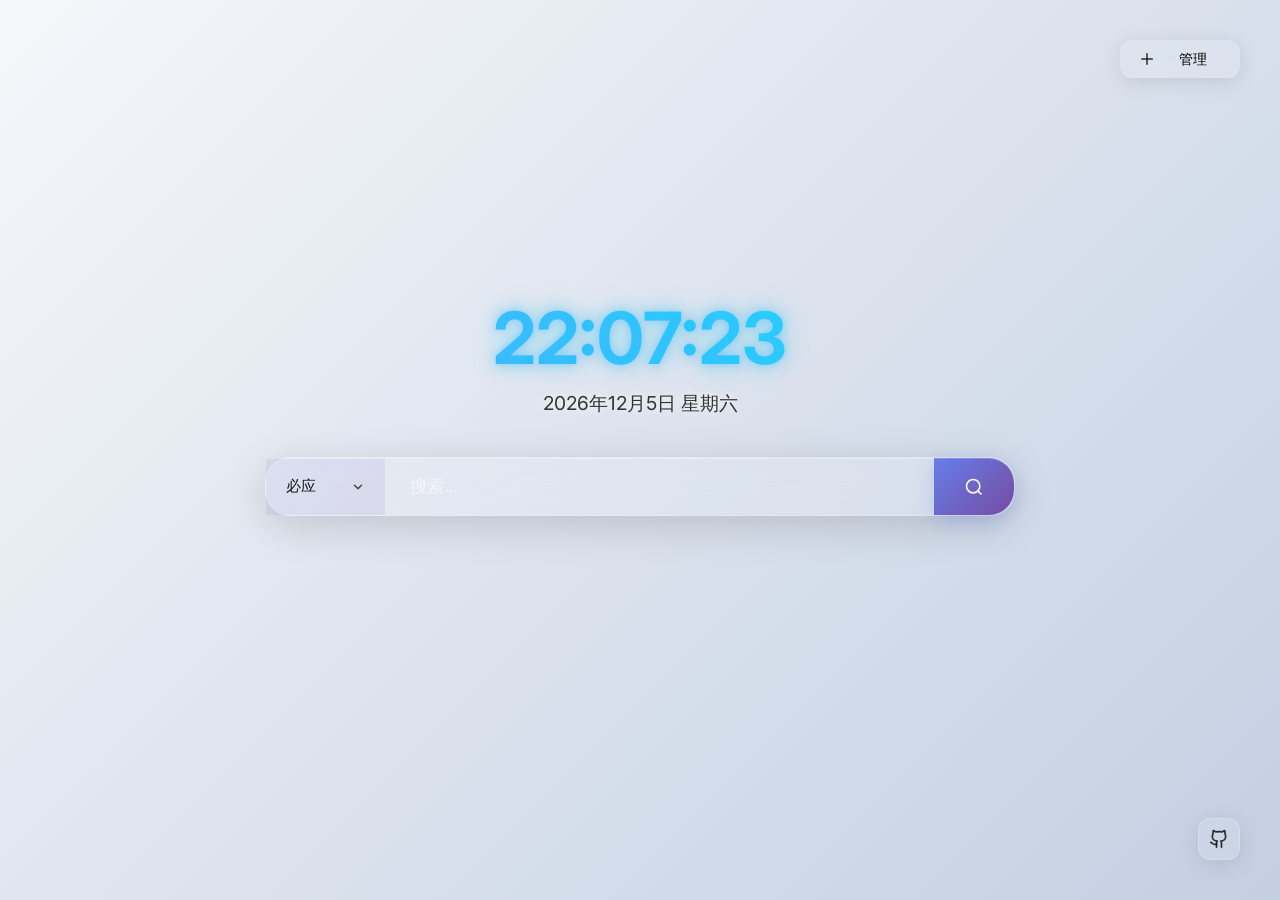
==== index.html @ 11fd55f0 "Update index.html" ====
<!DOCTYPE html>
<html lang="zh-CN">
<head>
    <meta charset="UTF-8">
    <meta name="viewport" content="width=device-width, initial-scale=1.0">
    <title>琪窦初开</title>
    <link rel="stylesheet" href="style.css">
    <link href="https://fonts.googleapis.com/css2?family=Inter:wght@300;400;500;600;700&display=swap" rel="stylesheet">
</head>
<body>
    <!-- GitHub链接 -->
    <a href="https://github.com/BAYUEQI/ZQ-QidoBloom" class="github-link" target="_blank" title="GitHub仓库">
        <svg width="20" height="20" viewBox="0 0 24 24" fill="none" stroke="rgba(0,0,0,0.8)" stroke-width="2" stroke-linecap="round" stroke-linejoin="round">
            <path d="M15 22v-4a4.8 4.8 0 0 0-1-3.5c3 0 6-2 6-5.5.08-1.25-.27-2.48-1-3.5.28-1.15.28-2.35 0-3.5 0 0-1 0-3 1.5-2.64-.5-5.36-.5-8 0C6 2 5 2 5 2c-.3 1.15-.3 2.35 0 3.5A5.403 5.403 0 0 0 4 9c0 3.5 3 5.5 6 5.5-.39.49-.68 1.05-.85 1.65-.17.6-.22 1.23-.15 1.85v4"></path>
            <path d="M9 18c-4.51 2-5-2-7-2"></path>
        </svg>
    </a>

    <!-- 右上角按钮 -->
    <div class="top-right">
            <!-- 管理按钮 -->
            <div class="manage-dropdown dropdown-container">
                <button class="manage-button action-button">
                    <svg width="18" height="18" viewBox="0 0 24 24" fill="none" stroke="rgba(0,0,0,0.8)" stroke-width="2" stroke-linecap="round" stroke-linejoin="round">
                        <path d="M12 5v14"></path>
                        <path d="M5 12h14"></path>
                    </svg>
                    <span>管理</span>
                </button>
                <div class="manage-dropdown-menu">
                    <a href="#" class="dropdown-item" data-action="groups">
                        <svg width="16" height="16" viewBox="0 0 24 24" fill="none" stroke="currentColor" stroke-width="2">
                            <path d="M3 6h18"></path>
                            <path d="M3 12h18"></path>
                            <path d="M3 18h18"></path>
                        </svg>
                        <span>分组管理</span>
                    </a>
                    <a href="#" class="dropdown-item" data-action="wallpaper">
                        <svg width="16" height="16" viewBox="0 0 24 24" fill="none" stroke="currentColor" stroke-width="2">
                            <rect x="3" y="3" width="18" height="18" rx="2" ry="2"></rect>
                            <circle cx="8.5" cy="8.5" r="1.5"></circle>
                            <polyline points="21 15 16 10 5 21"></polyline>
                        </svg>
                        <span>壁纸设置</span>
                    </a>
                    <a href="#" class="dropdown-item" data-action="search-engines">
                            <svg width="16" height="16" viewBox="0 0 24 24" fill="none" stroke="currentColor" stroke-width="2">
                                <circle cx="11" cy="11" r="8"></circle>
                                <line x1="21" y1="21" x2="16.65" y2="16.65"></line>
                            </svg>
                            <span>搜索引擎</span>
                        </a>
                    <a href="#" class="dropdown-item" data-action="settings">
                            <svg width="16" height="16" viewBox="0 0 24 24" fill="none" stroke="currentColor" stroke-width="2">
                                <path d="M10 13a5 5 0 0 0 7.54.54l3-3a5 5 0 0 0-7.07-7.07l-1.72 1.71"></path>
                                <path d="M14 11a5 5 0 0 0-7.54-.54l-3 3a5 5 0 0 0 7.07 7.07l1.71-1.71"></path>
                            </svg>
                            <span>图标来源</span>
                        </a>
                    <a href="#" class="dropdown-item" data-action="export-config">
                            <svg width="16" height="16" viewBox="0 0 24 24" fill="none" stroke="currentColor" stroke-width="2">
                                <path d="M21 15v4a2 2 0 0 1-2 2H5a2 2 0 0 1-2-2v-4"></path>
                                <polyline points="7 10 12 15 17 10"></polyline>
                                <line x1="12" y1="15" x2="12" y2="3"></line>
                            </svg>
                            <span>导出配置</span>
                        </a>
                    <a href="#" class="dropdown-item" data-action="import-config">
                            <svg width="16" height="16" viewBox="0 0 24 24" fill="none" stroke="currentColor" stroke-width="2">
                                <path d="M21 15v4a2 2 0 0 1-2 2H5a2 2 0 0 1-2-2v-4"></path>
                                <polyline points="17 8 12 3 7 8"></polyline>
                                <line x1="12" y1="3" x2="12" y2="15"></line>
                            </svg>
                            <span>导入配置</span>
                        </a>
                </div>
            </div>
        </div>

    <div class="container">
        <!-- 时间和日期显示 -->
        <div class="time-date">
            <div id="time" class="time">00:00:00</div>
            <div id="date" class="date">2024年1月1日 星期一</div>
        </div>

        <!-- 搜索框 -->
        <div class="new-search-container">
            <form id="new-search-form" class="new-search-form">
                <div class="search-engine-selector">
                    <div class="selected-engine">
                        <span id="current-engine">必应</span>
                        <svg width="14" height="14" viewBox="0 0 24 24" fill="none" stroke="rgba(0,0,0,0.7)" stroke-width="2.5" stroke-linecap="round" stroke-linejoin="round">
                            <polyline points="6 9 12 15 18 9"></polyline>
                        </svg>
                    </div>
                    <div class="engine-dropdown">
                        <div class="engine-option" data-engine="bing">必应</div>
                        <div class="engine-option" data-engine="google">Google</div>
                        <div class="engine-option" data-engine="baidu">百度</div>
                    </div>
                </div>
                <input type="text" id="new-search-input" class="new-search-input" placeholder="搜索...">
                <button type="submit" class="new-search-button">
                    <svg width="20" height="20" viewBox="0 0 24 24" fill="none" stroke="rgba(255,255,255,0.95)" stroke-width="2">
                        <circle cx="11" cy="11" r="8"></circle>
                        <line x1="21" y1="21" x2="16.65" y2="16.65"></line>
                    </svg>
                </button>
            </form>
        </div>

        <!-- 常用网站快捷方式 -->
        <div class="shortcuts"></div>
    </div>

    <script src="script.js"></script>
</body>
</html>
---- style.css ----
/* 全局样式重置 */
* {
    margin: 0;
    padding: 0;
    box-sizing: border-box;
}

/* 基础样式 */
body {
    font-family: 'Inter', -apple-system, BlinkMacSystemFont, 'Segoe UI', Roboto, sans-serif;
    background: #ffffff;
    color: #333333;
    min-height: 100vh;
    display: flex;
    align-items: center;
    justify-content: center;
}

.container {
    max-width: 800px;
    width: 90%;
    margin: 0 auto;
    padding: 40px 20px;
    text-align: center;
    position: relative;
}

/* 右上角按钮容器 */
.top-right {
    position: fixed;
    top: 40px;
    right: 40px;
    z-index: 1000;
    display: flex;
    flex-direction: column;
    align-items: flex-end;
    gap: 10px;
}

/* GitHub链接样式 */
.github-link {
    position: fixed;
    bottom: 40px;
    right: 40px;
    z-index: 1000;
    display: flex;
    align-items: center;
    justify-content: center;
    padding: 10px;
    background: rgba(255, 255, 255, 0.1);
    border: 1px solid rgba(255, 255, 255, 0.2);
    border-radius: 12px;
    backdrop-filter: blur(15px);
    transition: all 0.3s ease;
    box-shadow: 0 4px 20px rgba(0, 0, 0, 0.1);
    text-decoration: none;
    color: inherit;
}

.github-link:hover {
    background: rgba(255, 255, 255, 0.15);
    transform: translateY(-2px);
    box-shadow: 0 6px 25px rgba(0, 0, 0, 0.15);
}

/* 共用按钮样式 */
.dropdown-container {
    position: relative;
}

.action-button {
    display: flex;
    align-items: center;
    gap: 8px;
    padding: 10px 18px;
    background: rgba(255, 255, 255, 0.1);
    border: 1px solid rgba(255, 255, 255, 0.2);
    border-radius: 12px;
    backdrop-filter: blur(15px);
    color: #000000;
    font-size: 0.9rem;
    font-weight: 500;
    font-family: 'Inter', -apple-system, BlinkMacSystemFont, 'Segoe UI', Roboto, sans-serif;
    line-height: 1.2;
    min-width: 120px;
    max-width: 200px;
    justify-content: center;
    transition: all 0.3s ease;
    box-shadow: 0 4px 20px rgba(0, 0, 0, 0.1);
    cursor: pointer;
    border: none;
    outline: none;
}

.action-button span {
    white-space: nowrap;
    overflow: hidden;
    text-overflow: ellipsis;
    flex: 1;
    text-align: center;
}

.action-button:hover {
    background: rgba(255, 255, 255, 0.15);
    border-color: rgba(255, 255, 255, 0.3);
    box-shadow: 0 6px 25px rgba(0, 0, 0, 0.15);
}



.action-button svg {
    stroke: rgba(0, 0, 0, 0.8);
}

.action-button:hover svg {
    stroke: #000000;
}

/* 用户按钮容器 */
.user-dropdown {
    position: relative;
}

/* 用户下拉菜单 */
.user-dropdown-menu {
    position: absolute;
    top: 50%;
    right: 100%;
    transform: translateY(-50%);
    margin-right: 12px;
    background: rgba(255, 255, 255, 0.8);
    border: 1px solid rgba(255, 255, 255, 0.3);
    border-radius: 12px;
    box-shadow: 0 8px 32px rgba(0, 0, 0, 0.15);
    backdrop-filter: blur(20px);
    -webkit-backdrop-filter: blur(20px);
    min-width: 200px;
    z-index: 999;
    opacity: 0;
    visibility: hidden;
    transform: translateY(-50%) translateX(-20px);
    transition: all 0.3s cubic-bezier(0.4, 0, 0.2, 1);
}

.user-dropdown-menu.show {
    opacity: 1;
    visibility: visible;
    transform: translateY(-50%) translateX(0);
}

/* 用户信息项 */
.user-info-item {
    padding: 12px 16px;
    font-weight: 500;
    color: #000000;
}

/* 管理下拉菜单 */
.manage-dropdown {
    position: relative;
}

/* 下拉菜单样式 */
.manage-dropdown-menu {
    position: absolute;
    top: 100%;
    right: 0;
    transform: translateY(0);
    margin-top: 12px;
    background: rgba(255, 255, 255, 0.8);
    border: 1px solid rgba(255, 255, 255, 0.3);
    border-radius: 12px;
    box-shadow: 0 8px 32px rgba(0, 0, 0, 0.15);
    backdrop-filter: blur(20px);
    -webkit-backdrop-filter: blur(20px);
    min-width: 200px;
    z-index: 999;
    opacity: 0;
    visibility: hidden;
    transform: translateY(-10px);
    transition: all 0.3s cubic-bezier(0.4, 0, 0.2, 1);
}

.manage-dropdown-menu.show {
    opacity: 1;
    visibility: visible;
    transform: translateY(0);
}

/* 菜单项样式 */
.dropdown-item {
    display: flex;
    align-items: center;
    gap: 10px;
    padding: 12px 16px;
    color: rgba(0, 0, 0, 0.8);
    text-decoration: none;
    font-size: 0.9rem;
    transition: all 0.2s ease;
    border-radius: 8px;
    margin: 4px;
}

/* 已登录时隐藏导入导出按钮 */
.dropdown-item:hover {
    background: rgba(0, 0, 0, 0.05);
    color: #000000;
    transform: translateX(4px);
}

.dropdown-item svg {
    flex-shrink: 0;
}

/* 分隔线样式 */
.dropdown-divider {
    height: 1px;
    background: rgba(0, 0, 0, 0.1);
    margin: 4px 16px;
}

/* 点击外部关闭下拉菜单 */
body.clicked-outside .manage-dropdown-menu {
    opacity: 0;
    visibility: hidden;
    transform: translateY(-10px);
}

/* 弹出界面样式 */
.popup-container {
    position: fixed;
    top: 0;
    left: 0;
    width: 100%;
    height: 100%;
    background: rgba(0, 0, 0, 0.5);
    backdrop-filter: blur(5px);
    display: flex;
    align-items: center;
    justify-content: center;
    z-index: 2000;
    opacity: 0;
    visibility: hidden;
    transition: all 0.3s ease;
}

.popup-container.show {
    opacity: 1;
    visibility: visible;
}

.popup-content {
    background: rgba(255, 255, 255, 0.8);
    backdrop-filter: blur(20px);
    -webkit-backdrop-filter: blur(20px);
    border: 1px solid rgba(255, 255, 255, 0.3);
    border-radius: 16px;
    box-shadow: 0 15px 35px rgba(0, 0, 0, 0.2);
    max-width: 1000px;
    width: 100%;
    max-height: 100vh;
    overflow-y: auto;
    position: relative;
    transform: translateY(50px) scale(0.9);
    opacity: 0;
    transition: all 0.4s cubic-bezier(0.175, 0.885, 0.32, 1.275);
}

.popup-content.show {
    transform: translateY(0) scale(1);
    opacity: 1;
    animation: paperExtract 0.6s ease-out;
}

/* 纸张抽取动画 */
@keyframes paperExtract {
    0% {
        transform: translateY(100%) scale(0.8);
        opacity: 0;
        box-shadow: 0 0 0 rgba(0, 0, 0, 0.1);
    }
    50% {
        transform: translateY(-10px) scale(1.02);
        opacity: 0.9;
        box-shadow: 0 20px 40px rgba(0, 0, 0, 0.15);
    }
    100% {
        transform: translateY(0) scale(1);
        opacity: 1;
        box-shadow: 0 15px 35px rgba(0, 0, 0, 0.2);
    }
}

/* 弹出界面头部 */
.popup-header {
    display: flex;
    justify-content: space-between;
    align-items: center;
    padding: 20px 24px;
    border-bottom: 1px solid rgba(0, 0, 0, 0.1);
}

.popup-header h3 {
    margin: 0;
    font-size: 1.2rem;
    font-weight: 600;
    color: #000000;
}

.popup-close {
    background: none;
    border: none;
    font-size: 1.5rem;
    color: rgba(0, 0, 0, 0.5);
    cursor: pointer;
    padding: 0;
    width: 30px;
    height: 30px;
    display: flex;
    align-items: center;
    justify-content: center;
    border-radius: 50%;
    transition: all 0.2s ease;
}

.popup-close:hover {
    background: rgba(0, 0, 0, 0.05);
    color: #000000;
}

/* 弹出界面内容 */
.popup-body {
    padding: 24px;
}

/* 弹出界面表单 */
.popup-form {
    display: flex;
    flex-direction: column;
    gap: 16px;
}

.form-group {
    display: flex;
    flex-direction: column;
    gap: 12px;
    margin-bottom: 20px;
}

.form-group label {
    font-size: 0.95rem;
    font-weight: 500;
    color: #000000;
}

.form-control {
    padding: 14px 18px;
    border: 1px solid rgba(0, 0, 0, 0.15);
    border-radius: 10px;
    font-size: 1rem;
    background: rgba(255, 255, 255, 0.6);
    backdrop-filter: blur(10px);
    transition: all 0.3s ease;
}

.form-control:focus {
    outline: none;
    border-color: rgba(0, 0, 0, 0.3);
    background: rgba(255, 255, 255, 0.9);
    box-shadow: 0 0 0 4px rgba(0, 0, 0, 0.05);
}

/* 按钮样式 */
.btn {
    padding: 12px 24px;
    border: none;
    border-radius: 10px;
    font-size: 0.95rem;
    font-weight: 500;
    cursor: pointer;
    transition: all 0.3s ease;
}

.btn-primary {
    background: rgba(0, 0, 0, 0.9);
    color: #ffffff;
    backdrop-filter: blur(10px);
}

.btn-primary:hover {
    background: rgba(0, 0, 0, 0.75);
    transform: translateY(-2px);
    box-shadow: 0 6px 20px rgba(0, 0, 0, 0.15);
}

.btn-secondary {
    background: rgba(255, 255, 255, 0.6);
    color: #000000;
    border: 1px solid rgba(0, 0, 0, 0.1);
    backdrop-filter: blur(10px);
}

.btn-secondary:hover {
    background: rgba(255, 255, 255, 0.8);
    transform: translateY(-2px);
    box-shadow: 0 6px 20px rgba(0, 0, 0, 0.1);
}

.btn-danger {
    background: rgba(220, 38, 38, 0.9);
    color: #ffffff;
    backdrop-filter: blur(10px);
}

.btn-danger:hover {
    background: rgba(220, 38, 38, 0.75);
    transform: translateY(-2px);
    box-shadow: 0 6px 20px rgba(220, 38, 38, 0.2);
}

.btn-sm {
    padding: 6px 12px;
    font-size: 0.85rem;
}

/* 响应式调整 */
@media (max-width: 768px) {
    .popup-content {
        max-width: 95%;
        width: 100%;
        margin: 20px;
    }
    
    .popup-header,
    .popup-body {
        padding: 16px;
    }
}



/* 页脚样式 */
.footer {
    margin-top: 40px;
    padding-top: 20px;
    border-top: 1px solid rgba(255, 255, 255, 0.1);
}

.footer-content {
    display: flex;
    justify-content: center;
    align-items: center;
}

/* 时间和日期样式 */
.time-date {
    margin-bottom: 40px;
}

.time {
    font-size: 4.5rem;
    font-weight: 700;
    margin-bottom: 10px;
    background: linear-gradient(45deg, #4facfe 0%, #00f2fe 100%);
    -webkit-background-clip: text;
    -webkit-text-fill-color: transparent;
    background-clip: text;
    text-shadow: 0 0 10px rgba(79, 172, 254, 0.5), 0 0 20px rgba(0, 242, 254, 0.3), 0 0 30px rgba(79, 172, 254, 0.2);
    animation: blueGlow 2s ease-in-out infinite alternate;
}

.date {
    font-size: 1.2rem;
    color: #333333;
    font-weight: 400;
    text-shadow: 0 0 8px rgba(255, 255, 255, 0.8), 0 0 16px rgba(255, 255, 255, 0.6);
    animation: whiteGlow 2s ease-in-out infinite alternate;
}

/* 搜索框样式 */
/* 新搜索框样式 */
.new-search-container {
    margin-bottom: 50px;
}

.new-search-form {
    display: flex;
    max-width: 750px;
    margin: 0 auto;
    background: rgba(255, 255, 255, 0.1);
    border-radius: 25px;
    backdrop-filter: blur(25px);
    -webkit-backdrop-filter: blur(25px);
    border: 1px solid rgba(255, 255, 255, 0.2);
    transition: all 0.4s cubic-bezier(0.4, 0, 0.2, 1);
    box-shadow: 0 10px 40px rgba(0, 0, 0, 0.15), inset 0 1px 0 rgba(255, 255, 255, 0.3);
}

.new-search-form:focus-within {
    background: rgba(255, 255, 255, 0.15);
    box-shadow: 0 15px 50px rgba(0, 0, 0, 0.2), inset 0 1px 0 rgba(255, 255, 255, 0.4), 0 0 0 4px rgba(102, 126, 234, 0.15);
    border-color: rgba(102, 126, 234, 0.3);
}

/* 搜索引擎选择器 */
.search-engine-selector {
    position: relative;
    min-width: 120px;
    border-right: 1px solid rgba(255, 255, 255, 0.15);
}

.selected-engine {
    display: flex;
    align-items: center;
    justify-content: space-between;
    padding: 18px 20px;
    cursor: pointer;
    transition: all 0.3s ease;
    color: rgba(0, 0, 0, 0.9);
    font-size: 0.95rem;
    font-weight: 500;
    background: linear-gradient(135deg, rgba(102, 126, 234, 0.1) 0%, rgba(118, 75, 162, 0.1) 100%);
    box-shadow: inset 0 1px 0 rgba(255, 255, 255, 0.3);
}

.selected-engine:hover {
    background: linear-gradient(135deg, rgba(102, 126, 234, 0.15) 0%, rgba(118, 75, 162, 0.15) 100%);
    box-shadow: inset 0 1px 0 rgba(255, 255, 255, 0.4), 0 2px 8px rgba(102, 126, 234, 0.2);
}

.selected-engine svg {
    margin-left: 10px;
    transition: transform 0.3s ease;
    stroke: rgba(0, 0, 0, 0.7);
}

.selected-engine:hover svg {
    stroke: rgba(0, 0, 0, 0.9);
}

.search-engine-selector.open .selected-engine svg {
    transform: rotate(180deg);
}

/* 引擎下拉菜单 */
.engine-dropdown {
    position: absolute;
    top: 0;
    right: 100%;
    margin-right: 8px;
    background: rgba(255, 255, 255, 0.95);
    backdrop-filter: blur(20px);
    -webkit-backdrop-filter: blur(20px);
    border: 1px solid rgba(0, 0, 0, 0.1);
    border-radius: 15px;
    box-shadow: -15px 0 35px rgba(0, 0, 0, 0.25);
    z-index: 2000;
    opacity: 0;
    visibility: hidden;
    transform: translateX(-10px);
    transition: all 0.3s cubic-bezier(0.4, 0, 0.2, 1);
}

.search-engine-selector.open .engine-dropdown {
    opacity: 1;
    visibility: visible;
    transform: translateX(0);
}

.engine-option {
    padding: 14px 20px;
    cursor: pointer;
    transition: all 0.2s ease;
    color: rgba(0, 0, 0, 0.9);
    font-size: 0.95rem;
    font-weight: 500;
    border-bottom: 1px solid rgba(0, 0, 0, 0.05);
}

.engine-option:hover {
    background: linear-gradient(135deg, rgba(102, 126, 234, 0.15) 0%, rgba(118, 75, 162, 0.12) 100%);
    color: #667eea;
    transform: translateX(5px);
}

.engine-option:last-child {
    border-bottom: none;
    border-radius: 0 0 15px 15px;
}

/* 搜索输入框 */
.new-search-input {
    flex: 1;
    padding: 18px 24px;
    background: transparent;
    border: none;
    outline: none;
    color: rgba(255, 255, 255, 0.9);
    font-size: 1.05rem;
    font-weight: 400;
    transition: all 0.3s ease;
}

.new-search-input::placeholder {
    color: rgba(255, 255, 255, 0.6);
}

.new-search-input:focus {
    color: #ffffff;
}

/* 搜索按钮 */
.new-search-button {
    padding: 18px 30px;
    background: linear-gradient(135deg, #667eea 0%, #764ba2 100%);
    border: none;
    outline: none;
    color: #ffffff;
    cursor: pointer;
    transition: all 0.3s cubic-bezier(0.4, 0, 0.2, 1);
    border-radius: 0 25px 25px 0;
    box-shadow: 0 6px 20px rgba(102, 126, 234, 0.3), inset 0 1px 0 rgba(255, 255, 255, 0.2);
    font-weight: 600;
    font-size: 0.95rem;
    display: flex;
    align-items: center;
    justify-content: center;
}

.new-search-button:hover {
    background: linear-gradient(135deg, #764ba2 0%, #667eea 100%);
    transform: translateY(-2px) scale(1.03);
    box-shadow: 0 8px 25px rgba(102, 126, 234, 0.4), inset 0 1px 0 rgba(255, 255, 255, 0.3);
}

.new-search-button:active {
    transform: translateY(0) scale(0.98);
    box-shadow: 0 3px 10px rgba(102, 126, 234, 0.25), inset 0 1px 0 rgba(255, 255, 255, 0.1);
}

/* 快捷方式样式 */
.shortcuts {
    display: grid;
    grid-template-columns: repeat(auto-fit, minmax(250px, 1fr));
    gap: 30px;
    margin-bottom: 40px;
}

.shortcut-group {
    background: rgba(200, 200, 200, 0.15);
    border-radius: 16px;
    padding: 20px;
    backdrop-filter: blur(10px);
    border: 1px solid rgba(200, 200, 200, 0.2);
    transition: all 0.3s ease;
    cursor: grab;
}

.shortcut-group:hover {
    background: rgba(200, 200, 200, 0.2);
    transform: translateY(-5px);
    box-shadow: 0 10px 30px rgba(0, 0, 0, 0.2);
}

/* 拖拽相关样式 */
.shortcut-group.dragging {
    opacity: 0.5;
    transform: scale(1.05);
    box-shadow: 0 10px 30px rgba(102, 126, 234, 0.4);
    cursor: grabbing;
}

.shortcut-group.drag-over {
    border: 2px dashed #667eea;
    background: rgba(102, 126, 234, 0.1);
    transform: translateY(-5px);
}

.group-title {
    font-size: 1rem;
    font-weight: 600;
    margin-bottom: 15px;
    color: rgba(100, 100, 100, 0.8);
    text-align: left;
}

.shortcut-items {
    display: grid;
    grid-template-columns: repeat(2, 1fr);
    gap: 12px;
}

.shortcut-item {
    display: flex;
    flex-direction: column;
    align-items: center;
    text-decoration: none;
    color: #ffffff;
    padding: 15px;
    border-radius: 10px;
    transition: all 0.3s ease;
    background: rgba(255, 255, 255, 0.05);
    cursor: pointer;
}

.shortcut-item:hover {
    background: rgba(255, 255, 255, 0.1);
    transform: translateY(-3px);
    box-shadow: 0 5px 15px rgba(0, 0, 0, 0.1);
}

.shortcut-item.dragging {
    opacity: 0.5;
    transform: scale(1.05);
    box-shadow: 0 10px 30px rgba(102, 126, 234, 0.4);
    cursor: grabbing;
}

.shortcut-item.drag-over {
    border: 2px dashed #667eea;
    background: rgba(102, 126, 234, 0.1);
    transform: translateY(-3px);
}

.shortcut-icon {
    width: 40px;
    height: 40px;
    border-radius: 8px;
    display: flex;
    align-items: center;
    justify-content: center;
    font-weight: 600;
    font-size: 0.9rem;
    margin-bottom: 8px;
    transition: all 0.3s ease;
}

.shortcut-item:hover .shortcut-icon {
    transform: scale(1.1);
}

.shortcut-name {
    font-size: 0.85rem;
    color: rgba(0, 0, 0, 0.9);
    margin-top: 5px;
}

/* 页脚样式 */
.footer {
    margin-top: 40px;
    padding-top: 20px;
    border-top: 1px solid rgba(255, 255, 255, 0.1);
}

.footer-content {
    display: flex;
    justify-content: space-between;
    align-items: center;
}

.footer p {
    font-size: 0.85rem;
    color: rgba(255, 255, 255, 0.5);
}



/* 空状态样式 */
.empty-state {
    text-align: center;
    padding: 40px 20px;
    color: rgba(255, 255, 255, 0.5);
}

.empty-state h3 {
    margin-bottom: 10px;
    font-size: 1.1rem;
    font-weight: 500;
    color: rgba(255, 255, 255, 0.7);
}

.empty-state p {
    font-size: 0.9rem;
    margin-bottom: 20px;
}

/* 动画效果 */
@keyframes blueGlow {
    from {
        filter: drop-shadow(0 0 15px rgba(79, 172, 254, 0.6)) drop-shadow(0 0 30px rgba(0, 242, 254, 0.4));
        text-shadow: 0 0 10px rgba(79, 172, 254, 0.5), 0 0 20px rgba(0, 242, 254, 0.3);
    }
    to {
        filter: drop-shadow(0 0 25px rgba(79, 172, 254, 0.8)) drop-shadow(0 0 50px rgba(0, 242, 254, 0.6));
        text-shadow: 0 0 20px rgba(79, 172, 254, 0.7), 0 0 40px rgba(0, 242, 254, 0.5), 0 0 60px rgba(79, 172, 254, 0.3);
    }
}

@keyframes whiteGlow {
    from {
        text-shadow: 0 0 8px rgba(255, 255, 255, 0.8), 0 0 16px rgba(255, 255, 255, 0.6);
    }
    to {
        text-shadow: 0 0 16px rgba(255, 255, 255, 1), 0 0 32px rgba(255, 255, 255, 0.8), 0 0 48px rgba(255, 255, 255, 0.6);
    }
}

/* 响应式设计 */
@media (max-width: 768px) {
    .time {
        font-size: 3rem;
    }
    
    .date {
        font-size: 1rem;
    }
    
    .search-form {
        max-width: 100%;
    }
    
    .shortcuts {
        grid-template-columns: 1fr;
    }
    
    .shortcut-items {
        grid-template-columns: repeat(4, 1fr);
    }
}

@media (max-width: 480px) {
    .container {
        padding: 20px 15px;
    }
    
    .time {
        font-size: 2.5rem;
    }
    
    .shortcut-items {
        grid-template-columns: repeat(2, 1fr);
    }
}
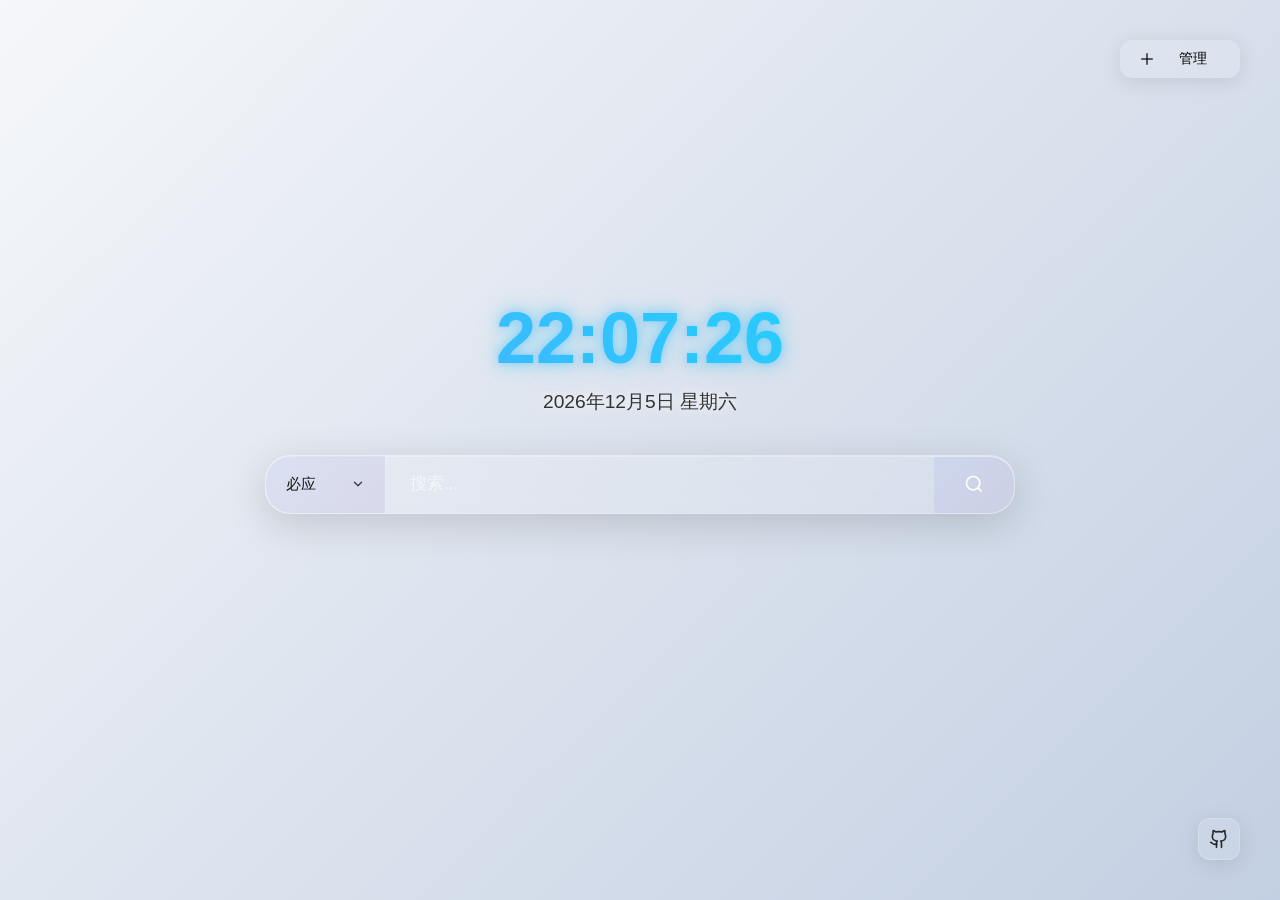
==== commit 06f71b57: "Update index.html" ====
--- a/index.html
+++ b/index.html
@@ -5,7 +5,6 @@
     <meta name="viewport" content="width=device-width, initial-scale=1.0">
     <title>琪窦初开</title>
     <link rel="stylesheet" href="style.css">
-    <link href="https://fonts.googleapis.com/css2?family=Inter:wght@300;400;500;600;700&display=swap" rel="stylesheet">
 </head>
 <body>
     <!-- GitHub链接 -->
--- a/style.css
+++ b/style.css
@@ -261,28 +261,28 @@
     max-height: 100vh;
     overflow-y: auto;
     position: relative;
-    transform: translateY(50px) scale(0.9);
+    transform: translateY(30px) scale(0.95);
     opacity: 0;
-    transition: all 0.4s cubic-bezier(0.175, 0.885, 0.32, 1.275);
+    transition: all 0.3s cubic-bezier(0.25, 0.46, 0.45, 0.94);
 }
 
 .popup-content.show {
     transform: translateY(0) scale(1);
     opacity: 1;
-    animation: paperExtract 0.6s ease-out;
+    animation: paperExtract 0.4s cubic-bezier(0.25, 0.46, 0.45, 0.94);
 }
 
 /* 纸张抽取动画 */
 @keyframes paperExtract {
     0% {
-        transform: translateY(100%) scale(0.8);
+        transform: translateY(50px) scale(0.95);
         opacity: 0;
         box-shadow: 0 0 0 rgba(0, 0, 0, 0.1);
     }
-    50% {
-        transform: translateY(-10px) scale(1.02);
+    70% {
+        transform: translateY(-5px) scale(1.01);
         opacity: 0.9;
-        box-shadow: 0 20px 40px rgba(0, 0, 0, 0.15);
+        box-shadow: 0 15px 30px rgba(0, 0, 0, 0.15);
     }
     100% {
         transform: translateY(0) scale(1);
@@ -343,8 +343,8 @@
 .form-group {
     display: flex;
     flex-direction: column;
-    gap: 12px;
-    margin-bottom: 20px;
+    gap: 5px;
+    margin-bottom: 10px;
 }
 
 .form-group label {
@@ -520,12 +520,11 @@
     font-size: 0.95rem;
     font-weight: 500;
     background: linear-gradient(135deg, rgba(102, 126, 234, 0.1) 0%, rgba(118, 75, 162, 0.1) 100%);
-    box-shadow: inset 0 1px 0 rgba(255, 255, 255, 0.3);
+    border-radius: 25px 0 0 25px;
 }
 
 .selected-engine:hover {
     background: linear-gradient(135deg, rgba(102, 126, 234, 0.15) 0%, rgba(118, 75, 162, 0.15) 100%);
-    box-shadow: inset 0 1px 0 rgba(255, 255, 255, 0.4), 0 2px 8px rgba(102, 126, 234, 0.2);
 }
 
 .selected-engine svg {
@@ -612,30 +611,29 @@
 /* 搜索按钮 */
 .new-search-button {
     padding: 18px 30px;
-    background: linear-gradient(135deg, #667eea 0%, #764ba2 100%);
+    background: linear-gradient(135deg, rgba(102, 126, 234, 0.1) 0%, rgba(118, 75, 162, 0.1) 100%);
     border: none;
     outline: none;
-    color: #ffffff;
+    color: rgba(0, 0, 0, 0.9);
     cursor: pointer;
-    transition: all 0.3s cubic-bezier(0.4, 0, 0.2, 1);
+    transition: all 0.3s ease;
     border-radius: 0 25px 25px 0;
-    box-shadow: 0 6px 20px rgba(102, 126, 234, 0.3), inset 0 1px 0 rgba(255, 255, 255, 0.2);
-    font-weight: 600;
+    box-shadow: inset 0 1px 0 rgba(255, 255, 255, 0.3);
     font-size: 0.95rem;
+    font-weight: 500;
     display: flex;
     align-items: center;
     justify-content: center;
 }
 
 .new-search-button:hover {
-    background: linear-gradient(135deg, #764ba2 0%, #667eea 100%);
-    transform: translateY(-2px) scale(1.03);
-    box-shadow: 0 8px 25px rgba(102, 126, 234, 0.4), inset 0 1px 0 rgba(255, 255, 255, 0.3);
+    background: linear-gradient(135deg, rgba(102, 126, 234, 0.15) 0%, rgba(118, 75, 162, 0.15) 100%);
+    box-shadow: inset 0 1px 0 rgba(255, 255, 255, 0.4), 0 2px 8px rgba(102, 126, 234, 0.2);
 }
 
 .new-search-button:active {
     transform: translateY(0) scale(0.98);
-    box-shadow: 0 3px 10px rgba(102, 126, 234, 0.25), inset 0 1px 0 rgba(255, 255, 255, 0.1);
+    box-shadow: inset 0 1px 0 rgba(255, 255, 255, 0.1), 0 1px 4px rgba(102, 126, 234, 0.15);
 }
 
 /* 快捷方式样式 */
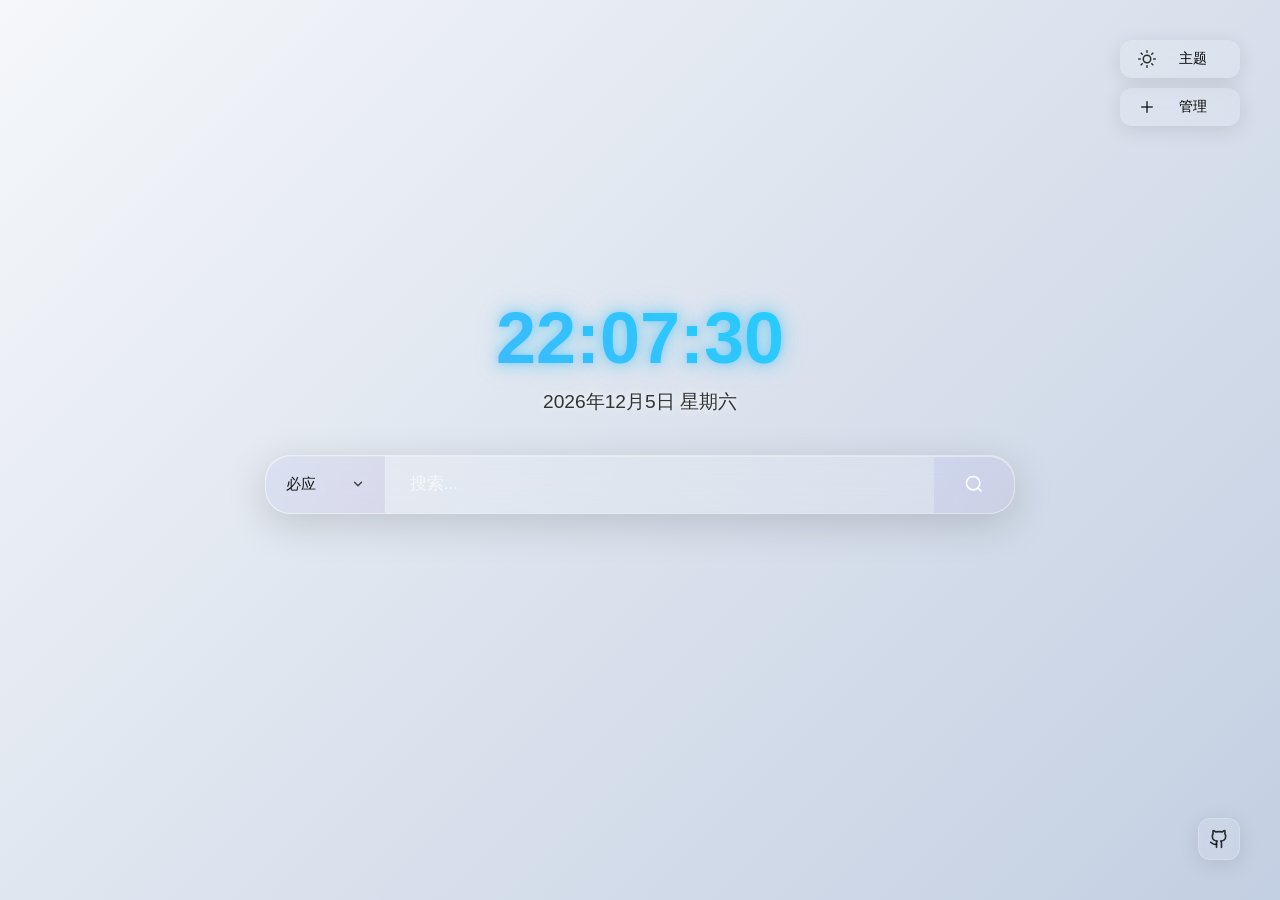
==== commit 773421c9: "feat: 首次提交我的代码" ====
--- a/index.html
+++ b/index.html
@@ -17,6 +17,53 @@
 
     <!-- 右上角按钮 -->
     <div class="top-right">
+            <!-- 主题切换按钮 -->
+            <div class="theme-toggle dropdown-container">
+                <button class="theme-button action-button">
+                    <svg width="18" height="18" viewBox="0 0 24 24" fill="none" stroke="rgba(0,0,0,0.8)" stroke-width="2" stroke-linecap="round" stroke-linejoin="round">
+                        <circle cx="12" cy="12" r="5"></circle>
+                        <line x1="12" y1="1" x2="12" y2="3"></line>
+                        <line x1="12" y1="21" x2="12" y2="23"></line>
+                        <line x1="4.22" y1="4.22" x2="5.64" y2="5.64"></line>
+                        <line x1="18.36" y1="18.36" x2="19.78" y2="19.78"></line>
+                        <line x1="1" y1="12" x2="3" y2="12"></line>
+                        <line x1="21" y1="12" x2="23" y2="12"></line>
+                        <line x1="4.22" y1="19.78" x2="5.64" y2="18.36"></line>
+                        <line x1="18.36" y1="5.64" x2="19.78" y2="4.22"></line>
+                    </svg>
+                    <span>主题</span>
+                </button>
+                <div class="theme-dropdown-menu">
+                    <a href="#" class="dropdown-item" data-theme="light">
+                        <svg width="16" height="16" viewBox="0 0 24 24" fill="none" stroke="currentColor" stroke-width="2">
+                            <circle cx="12" cy="12" r="5"></circle>
+                            <line x1="12" y1="1" x2="12" y2="3"></line>
+                            <line x1="12" y1="21" x2="12" y2="23"></line>
+                            <line x1="4.22" y1="4.22" x2="5.64" y2="5.64"></line>
+                            <line x1="18.36" y1="18.36" x2="19.78" y2="19.78"></line>
+                            <line x1="1" y1="12" x2="3" y2="12"></line>
+                            <line x1="21" y1="12" x2="23" y2="12"></line>
+                            <line x1="4.22" y1="19.78" x2="5.64" y2="18.36"></line>
+                            <line x1="18.36" y1="5.64" x2="19.78" y2="4.22"></line>
+                        </svg>
+                        <span>浅色模式</span>
+                    </a>
+                    <a href="#" class="dropdown-item" data-theme="dark">
+                        <svg width="16" height="16" viewBox="0 0 24 24" fill="none" stroke="currentColor" stroke-width="2">
+                            <path d="M21 12.79A9 9 0 1 1 11.21 3 7 7 0 0 0 21 12.79z"></path>
+                        </svg>
+                        <span>暗黑模式</span>
+                    </a>
+                    <a href="#" class="dropdown-item" data-theme="system">
+                        <svg width="16" height="16" viewBox="0 0 24 24" fill="none" stroke="currentColor" stroke-width="2">
+                            <rect x="2" y="3" width="20" height="14" rx="2" ry="2"></rect>
+                            <line x1="8" y1="21" x2="16" y2="21"></line>
+                            <line x1="12" y1="17" x2="12" y2="21"></line>
+                        </svg>
+                        <span>跟随系统</span>
+                    </a>
+                </div>
+            </div>
             <!-- 管理按钮 -->
             <div class="manage-dropdown dropdown-container">
                 <button class="manage-button action-button">
@@ -108,6 +155,10 @@
                     </svg>
                 </button>
             </form>
+            <!-- 搜索建议容器 -->
+            <div id="search-suggestions" class="search-suggestions">
+                <!-- 搜索建议将通过JavaScript动态添加 -->
+            </div>
         </div>
 
         <!-- 常用网站快捷方式 -->
--- a/style.css
+++ b/style.css
@@ -7,13 +7,348 @@
 
 /* 基础样式 */
 body {
-    font-family: 'Inter', -apple-system, BlinkMacSystemFont, 'Segoe UI', Roboto, sans-serif;
+    font-family: -apple-system, BlinkMacSystemFont, 'Segoe UI', Roboto, sans-serif;
     background: #ffffff;
     color: #333333;
     min-height: 100vh;
     display: flex;
     align-items: center;
     justify-content: center;
+    transition: all 0.3s ease;
+}
+
+/* 暗黑模式 */
+body.dark-mode {
+    background: #121212;
+    color: #e0e0e0;
+}
+
+body.dark-mode .container {
+    color: #e0e0e0;
+}
+
+body.dark-mode .action-button {
+    background: rgba(255, 255, 255, 0.1);
+    color: #e0e0e0;
+    border: 1px solid rgba(255, 255, 255, 0.1);
+}
+
+body.dark-mode .action-button svg {
+    stroke: rgba(255, 255, 255, 0.8);
+}
+
+body.dark-mode .action-button:hover svg {
+    stroke: #ffffff;
+}
+
+body.dark-mode .manage-dropdown-menu,
+body.dark-mode .theme-dropdown-menu {
+    background: rgba(30, 30, 30, 0.9);
+    border: 1px solid rgba(255, 255, 255, 0.1);
+    color: #e0e0e0;
+}
+
+body.dark-mode .dropdown-item {
+    color: rgba(255, 255, 255, 0.8);
+}
+
+body.dark-mode .dropdown-item:hover {
+    background: rgba(255, 255, 255, 0.1);
+    color: #ffffff;
+}
+
+body.dark-mode .shortcut-group {
+    background: rgba(40, 40, 40, 0.5);
+    border: 1px solid rgba(255, 255, 255, 0.1);
+}
+
+body.dark-mode .group-title {
+    color: rgba(255, 255, 255, 0.8);
+}
+
+body.dark-mode .shortcut-item {
+    background: rgba(255, 255, 255, 0.05);
+    border: 1px solid rgba(255, 255, 255, 0.05);
+    color: #e0e0e0;
+}
+
+body.dark-mode .shortcut-name {
+    color: rgba(255, 255, 255, 0.9);
+}
+
+body.dark-mode .time {
+    background: linear-gradient(45deg, #667eea 0%, #764ba2 100%);
+}
+
+body.dark-mode .date {
+    color: #e0e0e0;
+    text-shadow: 0 0 8px rgba(0, 0, 0, 0.8), 0 0 16px rgba(0, 0, 0, 0.6);
+}
+
+body.dark-mode .new-search-form {
+    background: rgba(40, 40, 40, 0.5);
+    border: 1px solid rgba(255, 255, 255, 0.1);
+}
+
+body.dark-mode .new-search-form:focus-within {
+    background: rgba(40, 40, 40, 0.7);
+    border-color: rgba(102, 126, 234, 0.3);
+}
+
+body.dark-mode .selected-engine {
+    background: linear-gradient(135deg, rgba(102, 126, 234, 0.1) 0%, rgba(118, 75, 162, 0.1) 100%);
+    color: rgba(255, 255, 255, 0.9);
+    border-right: 1px solid rgba(255, 255, 255, 0.1);
+}
+
+body.dark-mode .selected-engine:hover {
+    background: linear-gradient(135deg, rgba(102, 126, 234, 0.15) 0%, rgba(118, 75, 162, 0.15) 100%);
+}
+
+body.dark-mode .selected-engine svg {
+    stroke: rgba(255, 255, 255, 0.7);
+}
+
+body.dark-mode .selected-engine:hover svg {
+    stroke: rgba(255, 255, 255, 0.9);
+}
+
+body.dark-mode .engine-dropdown {
+    background: rgba(30, 30, 30, 0.95);
+    border: 1px solid rgba(255, 255, 255, 0.1);
+}
+
+body.dark-mode .engine-option {
+    color: rgba(255, 255, 255, 0.9);
+    border-bottom: 1px solid rgba(255, 255, 255, 0.05);
+}
+
+body.dark-mode .engine-option:hover {
+    background: linear-gradient(135deg, rgba(102, 126, 234, 0.15) 0%, rgba(118, 75, 162, 0.12) 100%);
+    color: #a78bfa;
+}
+
+body.dark-mode .new-search-input {
+    color: rgba(255, 255, 255, 0.9);
+}
+
+body.dark-mode .new-search-input::placeholder {
+    color: rgba(255, 255, 255, 0.6);
+}
+
+body.dark-mode .new-search-input:focus {
+    color: #ffffff;
+}
+
+body.dark-mode .new-search-button {
+    background: linear-gradient(135deg, rgba(102, 126, 234, 0.1) 0%, rgba(118, 75, 162, 0.1) 100%);
+    color: rgba(255, 255, 255, 0.9);
+}
+
+body.dark-mode .new-search-button:hover {
+    background: linear-gradient(135deg, rgba(102, 126, 234, 0.15) 0%, rgba(118, 75, 162, 0.15) 100%);
+}
+
+body.dark-mode .popup-content {
+    background: rgba(30, 30, 30, 0.8);
+    border: 1px solid rgba(255, 255, 255, 0.1);
+    color: #e0e0e0;
+}
+
+body.dark-mode .popup-header h3 {
+    color: #ffffff;
+}
+
+body.dark-mode .popup-close {
+    color: rgba(255, 255, 255, 0.5);
+}
+
+body.dark-mode .popup-close:hover {
+    background: rgba(255, 255, 255, 0.1);
+    color: #ffffff;
+}
+
+body.dark-mode .form-group label {
+    color: #e0e0e0;
+}
+
+body.dark-mode .form-control {
+    border: 1px solid rgba(255, 255, 255, 0.15);
+    background: rgba(40, 40, 40, 0.6);
+    color: #e0e0e0;
+}
+
+body.dark-mode .form-control:focus {
+    border-color: rgba(102, 126, 234, 0.3);
+    background: rgba(40, 40, 40, 0.9);
+    box-shadow: 0 0 0 4px rgba(102, 126, 234, 0.15);
+}
+
+body.dark-mode .btn-primary {
+    background: rgba(255, 255, 255, 0.9);
+    color: #121212;
+}
+
+body.dark-mode .btn-primary:hover {
+    background: rgba(255, 255, 255, 0.75);
+}
+
+body.dark-mode .btn-secondary {
+    background: rgba(40, 40, 40, 0.6);
+    color: #e0e0e0;
+    border: 1px solid rgba(255, 255, 255, 0.1);
+}
+
+body.dark-mode .btn-secondary:hover {
+    background: rgba(40, 40, 40, 0.8);
+}
+
+body.dark-mode .btn-danger {
+    background: rgba(220, 38, 38, 0.9);
+    color: #ffffff;
+}
+
+body.dark-mode .btn-danger:hover {
+    background: rgba(220, 38, 38, 0.75);
+}
+
+body.dark-mode .github-link {
+    background: rgba(40, 40, 40, 0.1);
+    border: 1px solid rgba(255, 255, 255, 0.2);
+}
+
+body.dark-mode .github-link:hover {
+    background: rgba(40, 40, 40, 0.15);
+}
+
+body.dark-mode .github-link svg {
+    stroke: rgba(255, 255, 255, 0.8);
+}
+
+body.dark-mode .message {
+    background: rgba(40, 40, 40, 0.6);
+    border: 1px solid rgba(255, 255, 255, 0.1);
+    color: rgba(255, 255, 255, 0.8);
+}
+
+body.dark-mode .message.error {
+    color: rgba(255, 100, 100, 0.8);
+}
+
+body.dark-mode .modal-content {
+    background: rgba(30, 30, 30, 0.85);
+    border: 1px solid rgba(255, 255, 255, 0.1);
+}
+
+body.dark-mode .modal-content h3 {
+    color: #ffffff;
+}
+
+body.dark-mode .modal-content p {
+    color: #e0e0e0;
+}
+
+body.dark-mode #dialog-cancel {
+    background: rgba(40, 40, 40, 0.8);
+    border: 1px solid rgba(255, 255, 255, 0.2);
+    color: #e0e0e0;
+}
+
+body.dark-mode #dialog-confirm {
+    background: rgba(255, 255, 255, 0.8);
+    color: #121212;
+}
+
+body.dark-mode .empty-state {
+    color: rgba(255, 255, 255, 0.5);
+}
+
+body.dark-mode .empty-state h3 {
+    color: rgba(255, 255, 255, 0.7);
+}
+
+/* 暗黑模式下的图标加载状态 */
+body.dark-mode .shortcut-icon {
+    background: linear-gradient(45deg, #333333, #444444);
+}
+
+body.dark-mode .shortcut-icon.loading {
+    background: linear-gradient(45deg, #333333, #444444);
+    animation: pulse 1.5s infinite;
+}
+
+/* 平滑滚动 */
+html {
+    scroll-behavior: smooth;
+}
+
+/* 通用动画类 */
+.fade-in {
+    animation: fadeIn 0.5s ease-in-out;
+}
+
+@keyframes fadeIn {
+    from {
+        opacity: 0;
+        transform: translateY(20px);
+    }
+    to {
+        opacity: 1;
+        transform: translateY(0);
+    }
+}
+
+.slide-in {
+    animation: slideIn 0.3s ease-out;
+}
+
+@keyframes slideIn {
+    from {
+        transform: translateX(-20px);
+        opacity: 0;
+    }
+    to {
+        transform: translateX(0);
+        opacity: 1;
+    }
+}
+
+.pulse {
+    animation: pulse 2s infinite;
+}
+
+@keyframes pulse {
+    0% {
+        transform: scale(1);
+    }
+    50% {
+        transform: scale(1.05);
+    }
+    100% {
+        transform: scale(1);
+    }
+}
+
+.bounce {
+    animation: bounce 0.6s ease-out;
+}
+
+@keyframes bounce {
+    0%, 20%, 53%, 80%, 100% {
+        animation-timing-function: cubic-bezier(0.215, 0.610, 0.355, 1.000);
+        transform: translate3d(0,0,0);
+    }
+    40%, 43% {
+        animation-timing-function: cubic-bezier(0.755, 0.050, 0.855, 0.060);
+        transform: translate3d(0, -8px, 0);
+    }
+    70% {
+        animation-timing-function: cubic-bezier(0.755, 0.050, 0.855, 0.060);
+        transform: translate3d(0, -4px, 0);
+    }
+    90% {
+        transform: translate3d(0,-2px,0);
+    }
 }
 
 .container {
@@ -80,16 +415,33 @@
     color: #000000;
     font-size: 0.9rem;
     font-weight: 500;
-    font-family: 'Inter', -apple-system, BlinkMacSystemFont, 'Segoe UI', Roboto, sans-serif;
+    font-family: -apple-system, BlinkMacSystemFont, 'Segoe UI', Roboto, sans-serif;
     line-height: 1.2;
     min-width: 120px;
     max-width: 200px;
     justify-content: center;
-    transition: all 0.3s ease;
+    transition: all 0.3s cubic-bezier(0.4, 0, 0.2, 1);
     box-shadow: 0 4px 20px rgba(0, 0, 0, 0.1);
     cursor: pointer;
     border: none;
     outline: none;
+    position: relative;
+    overflow: hidden;
+}
+
+.action-button::before {
+    content: '';
+    position: absolute;
+    top: 0;
+    left: -100%;
+    width: 100%;
+    height: 100%;
+    background: linear-gradient(90deg, transparent, rgba(255, 255, 255, 0.2), transparent);
+    transition: left 0.5s;
+}
+
+.action-button:hover::before {
+    left: 100%;
 }
 
 .action-button span {
@@ -98,22 +450,30 @@
     text-overflow: ellipsis;
     flex: 1;
     text-align: center;
+    transition: all 0.3s ease;
 }
 
 .action-button:hover {
     background: rgba(255, 255, 255, 0.15);
     border-color: rgba(255, 255, 255, 0.3);
-    box-shadow: 0 6px 25px rgba(0, 0, 0, 0.15);
-}
-
-
+    box-shadow: 0 8px 25px rgba(0, 0, 0, 0.2);
+    transform: translateY(-2px);
+}
+
+.action-button:active {
+    transform: translateY(0) scale(0.96);
+    box-shadow: 0 4px 15px rgba(0, 0, 0, 0.1);
+}
 
 .action-button svg {
     stroke: rgba(0, 0, 0, 0.8);
+    transition: all 0.3s ease;
+    transform: scale(1);
 }
 
 .action-button:hover svg {
     stroke: #000000;
+    transform: scale(1.1);
 }
 
 /* 用户按钮容器 */
@@ -187,6 +547,33 @@
     transform: translateY(0);
 }
 
+/* 主题下拉菜单 */
+.theme-dropdown-menu {
+    position: absolute;
+    top: 100%;
+    right: 0;
+    transform: translateY(0);
+    margin-top: 12px;
+    background: rgba(255, 255, 255, 0.8);
+    border: 1px solid rgba(255, 255, 255, 0.3);
+    border-radius: 12px;
+    box-shadow: 0 8px 32px rgba(0, 0, 0, 0.15);
+    backdrop-filter: blur(20px);
+    -webkit-backdrop-filter: blur(20px);
+    min-width: 180px;
+    z-index: 999;
+    opacity: 0;
+    visibility: hidden;
+    transform: translateY(-10px);
+    transition: all 0.3s cubic-bezier(0.4, 0, 0.2, 1);
+}
+
+.theme-dropdown-menu.show {
+    opacity: 1;
+    visibility: visible;
+    transform: translateY(0);
+}
+
 /* 菜单项样式 */
 .dropdown-item {
     display: flex;
@@ -636,6 +1023,153 @@
     box-shadow: inset 0 1px 0 rgba(255, 255, 255, 0.1), 0 1px 4px rgba(102, 126, 234, 0.15);
 }
 
+/* 搜索建议容器 */
+.search-suggestions {
+    position: absolute;
+    top: 100%;
+    left: 0;
+    right: 0;
+    margin-top: 8px;
+    background: rgba(255, 255, 255, 0.95);
+    border: 1px solid rgba(255, 255, 255, 0.2);
+    border-radius: 12px;
+    box-shadow: 0 10px 35px rgba(0, 0, 0, 0.2);
+    backdrop-filter: blur(20px);
+    -webkit-backdrop-filter: blur(20px);
+    z-index: 1000;
+    opacity: 0;
+    visibility: hidden;
+    transform: translateY(-10px);
+    transition: all 0.3s cubic-bezier(0.4, 0, 0.2, 1);
+    max-height: 300px;
+    overflow-y: auto;
+}
+
+.search-suggestions.show {
+    opacity: 1;
+    visibility: visible;
+    transform: translateY(0);
+}
+
+/* 搜索建议分组 */
+.search-suggestion-group {
+    padding: 8px 0;
+    border-bottom: 1px solid rgba(0, 0, 0, 0.05);
+}
+
+.search-suggestion-group:last-child {
+    border-bottom: none;
+}
+
+.search-suggestion-group-header {
+    padding: 6px 20px;
+    font-size: 0.8rem;
+    font-weight: 600;
+    color: rgba(0, 0, 0, 0.6);
+    text-transform: uppercase;
+    letter-spacing: 0.5px;
+}
+
+/* 搜索建议项 */
+.search-suggestion-item {
+    display: flex;
+    align-items: center;
+    padding: 10px 20px;
+    cursor: pointer;
+    transition: all 0.2s ease;
+    border-radius: 8px;
+    margin: 0 8px;
+}
+
+.search-suggestion-item:hover {
+    background: rgba(0, 0, 0, 0.05);
+    transform: translateX(4px);
+}
+
+.search-suggestion-item .icon {
+    margin-right: 12px;
+    display: flex;
+    align-items: center;
+    justify-content: center;
+    width: 20px;
+    height: 20px;
+    color: rgba(0, 0, 0, 0.6);
+}
+
+.search-suggestion-item .text {
+    flex: 1;
+    font-size: 0.9rem;
+    color: rgba(0, 0, 0, 0.9);
+}
+
+.search-suggestion-item .frequency {
+    font-size: 0.8rem;
+    color: rgba(0, 0, 0, 0.4);
+    margin-left: 10px;
+}
+
+/* 暗黑模式下的搜索建议样式 */
+body.dark-mode .search-suggestions {
+    background: rgba(30, 30, 30, 0.95);
+    border: 1px solid rgba(255, 255, 255, 0.1);
+}
+
+body.dark-mode .search-suggestion-group {
+    border-bottom: 1px solid rgba(255, 255, 255, 0.05);
+}
+
+body.dark-mode .search-suggestion-group-header {
+    color: rgba(255, 255, 255, 0.6);
+}
+
+body.dark-mode .search-suggestion-item:hover {
+    background: rgba(255, 255, 255, 0.1);
+}
+
+body.dark-mode .search-suggestion-item .icon {
+    color: rgba(255, 255, 255, 0.6);
+}
+
+body.dark-mode .search-suggestion-item .text {
+    color: rgba(255, 255, 255, 0.9);
+}
+
+body.dark-mode .search-suggestion-item .frequency {
+    color: rgba(255, 255, 255, 0.4);
+}
+
+/* 搜索建议滚动条样式 */
+.search-suggestions::-webkit-scrollbar {
+    width: 6px;
+}
+
+.search-suggestions::-webkit-scrollbar-track {
+    background: rgba(0, 0, 0, 0.05);
+    border-radius: 10px;
+    margin: 10px 0;
+}
+
+.search-suggestions::-webkit-scrollbar-thumb {
+    background: rgba(0, 0, 0, 0.2);
+    border-radius: 10px;
+}
+
+.search-suggestions::-webkit-scrollbar-thumb:hover {
+    background: rgba(0, 0, 0, 0.3);
+}
+
+body.dark-mode .search-suggestions::-webkit-scrollbar-track {
+    background: rgba(255, 255, 255, 0.05);
+}
+
+body.dark-mode .search-suggestions::-webkit-scrollbar-thumb {
+    background: rgba(255, 255, 255, 0.2);
+}
+
+body.dark-mode .search-suggestions::-webkit-scrollbar-thumb:hover {
+    background: rgba(255, 255, 255, 0.3);
+}
+
 /* 快捷方式样式 */
 .shortcuts {
     display: grid;
@@ -650,14 +1184,37 @@
     padding: 20px;
     backdrop-filter: blur(10px);
     border: 1px solid rgba(200, 200, 200, 0.2);
-    transition: all 0.3s ease;
+    transition: all 0.3s cubic-bezier(0.4, 0, 0.2, 1);
     cursor: grab;
+    position: relative;
+    overflow: hidden;
+}
+
+.shortcut-group::before {
+    content: '';
+    position: absolute;
+    top: 0;
+    left: -100%;
+    width: 100%;
+    height: 100%;
+    background: linear-gradient(90deg, transparent, rgba(255, 255, 255, 0.1), transparent);
+    transition: left 0.6s;
+}
+
+.shortcut-group:hover::before {
+    left: 100%;
 }
 
 .shortcut-group:hover {
     background: rgba(200, 200, 200, 0.2);
-    transform: translateY(-5px);
-    box-shadow: 0 10px 30px rgba(0, 0, 0, 0.2);
+    transform: translateY(-5px) scale(1.02);
+    box-shadow: 0 12px 35px rgba(0, 0, 0, 0.25);
+    border-color: rgba(200, 200, 200, 0.4);
+}
+
+.shortcut-group:active {
+    cursor: grabbing;
+    transform: translateY(-2px) scale(0.98);
 }
 
 /* 拖拽相关样式 */
@@ -674,12 +1231,162 @@
     transform: translateY(-5px);
 }
 
+.group-header {
+    display: flex;
+    justify-content: space-between;
+    align-items: center;
+    margin-bottom: 15px;
+}
+
 .group-title {
     font-size: 1rem;
     font-weight: 600;
-    margin-bottom: 15px;
     color: rgba(100, 100, 100, 0.8);
     text-align: left;
+}
+
+.group-actions {
+    display: flex;
+    gap: 8px;
+}
+
+.group-action-btn {
+    background: transparent;
+    border: none;
+    cursor: pointer;
+    padding: 6px;
+    border-radius: 6px;
+    transition: all 0.2s ease;
+    color: rgba(100, 100, 100, 0.6);
+}
+
+.group-action-btn:hover {
+    background: rgba(0, 0, 0, 0.05);
+    color: rgba(100, 100, 100, 0.9);
+    transform: scale(1.1);
+}
+
+/* 快捷方式包装器 */
+.shortcut-item-wrapper {
+    position: relative;
+    border-radius: 10px;
+    overflow: hidden;
+    transition: all 0.3s ease;
+}
+
+.shortcut-item-wrapper:hover {
+    transform: translateY(-5px) scale(1.05);
+}
+
+.shortcut-item-wrapper:hover .shortcut-actions {
+    opacity: 1;
+    transform: translateY(0);
+}
+
+/* 快捷操作按钮 */
+.shortcut-actions {
+    position: absolute;
+    top: 8px;
+    right: 8px;
+    display: flex;
+    gap: 4px;
+    opacity: 0;
+    transform: translateY(-10px);
+    transition: all 0.3s ease;
+    background: rgba(0, 0, 0, 0.7);
+    border-radius: 6px;
+    padding: 4px;
+    backdrop-filter: blur(10px);
+}
+
+.shortcut-action-btn {
+    background: rgba(255, 255, 255, 0.9);
+    border: none;
+    cursor: pointer;
+    padding: 4px;
+    border-radius: 4px;
+    transition: all 0.2s ease;
+    color: #333;
+    display: flex;
+    align-items: center;
+    justify-content: center;
+}
+
+.shortcut-action-btn:hover {
+    background: #ffffff;
+    transform: scale(1.1);
+}
+
+/* 添加网站按钮 */
+.add-site-btn {
+    display: flex;
+    flex-direction: column;
+    align-items: center;
+    justify-content: center;
+    padding: 15px;
+    border: 2px dashed rgba(100, 100, 100, 0.3);
+    border-radius: 10px;
+    cursor: pointer;
+    transition: all 0.3s ease;
+    color: rgba(100, 100, 100, 0.6);
+}
+
+.add-site-btn:hover {
+    border-color: rgba(102, 126, 234, 0.5);
+    background: rgba(102, 126, 234, 0.05);
+    color: rgba(102, 126, 234, 0.8);
+    transform: translateY(-3px);
+}
+
+.add-site-btn svg {
+    margin-bottom: 8px;
+    transition: all 0.3s ease;
+}
+
+.add-site-btn:hover svg {
+    transform: scale(1.1);
+}
+
+.add-site-btn span {
+    font-size: 0.8rem;
+}
+
+/* 暗黑模式下的样式 */
+body.dark-mode .group-title {
+    color: rgba(200, 200, 200, 0.8);
+}
+
+body.dark-mode .group-action-btn {
+    color: rgba(200, 200, 200, 0.6);
+}
+
+body.dark-mode .group-action-btn:hover {
+    background: rgba(255, 255, 255, 0.1);
+    color: rgba(200, 200, 200, 0.9);
+}
+
+body.dark-mode .shortcut-actions {
+    background: rgba(255, 255, 255, 0.1);
+}
+
+body.dark-mode .shortcut-action-btn {
+    background: rgba(255, 255, 255, 0.2);
+    color: #e0e0e0;
+}
+
+body.dark-mode .shortcut-action-btn:hover {
+    background: rgba(255, 255, 255, 0.3);
+}
+
+body.dark-mode .add-site-btn {
+    border-color: rgba(200, 200, 200, 0.3);
+    color: rgba(200, 200, 200, 0.6);
+}
+
+body.dark-mode .add-site-btn:hover {
+    border-color: rgba(102, 126, 234, 0.5);
+    background: rgba(102, 126, 234, 0.1);
+    color: rgba(102, 126, 234, 0.8);
 }
 
 .shortcut-items {
@@ -696,15 +1403,39 @@
     color: #ffffff;
     padding: 15px;
     border-radius: 10px;
-    transition: all 0.3s ease;
+    transition: all 0.3s cubic-bezier(0.4, 0, 0.2, 1);
     background: rgba(255, 255, 255, 0.05);
     cursor: pointer;
+    position: relative;
+    overflow: hidden;
+    border: 1px solid rgba(255, 255, 255, 0.1);
+}
+
+.shortcut-item::before {
+    content: '';
+    position: absolute;
+    top: 0;
+    left: -100%;
+    width: 100%;
+    height: 100%;
+    background: linear-gradient(90deg, transparent, rgba(255, 255, 255, 0.15), transparent);
+    transition: left 0.5s;
+}
+
+.shortcut-item:hover::before {
+    left: 100%;
 }
 
 .shortcut-item:hover {
     background: rgba(255, 255, 255, 0.1);
-    transform: translateY(-3px);
-    box-shadow: 0 5px 15px rgba(0, 0, 0, 0.1);
+    transform: translateY(-5px) scale(1.05);
+    box-shadow: 0 8px 20px rgba(0, 0, 0, 0.15);
+    border-color: rgba(255, 255, 255, 0.3);
+}
+
+.shortcut-item:active {
+    transform: translateY(-2px) scale(0.98);
+    box-shadow: 0 4px 10px rgba(0, 0, 0, 0.1);
 }
 
 .shortcut-item.dragging {
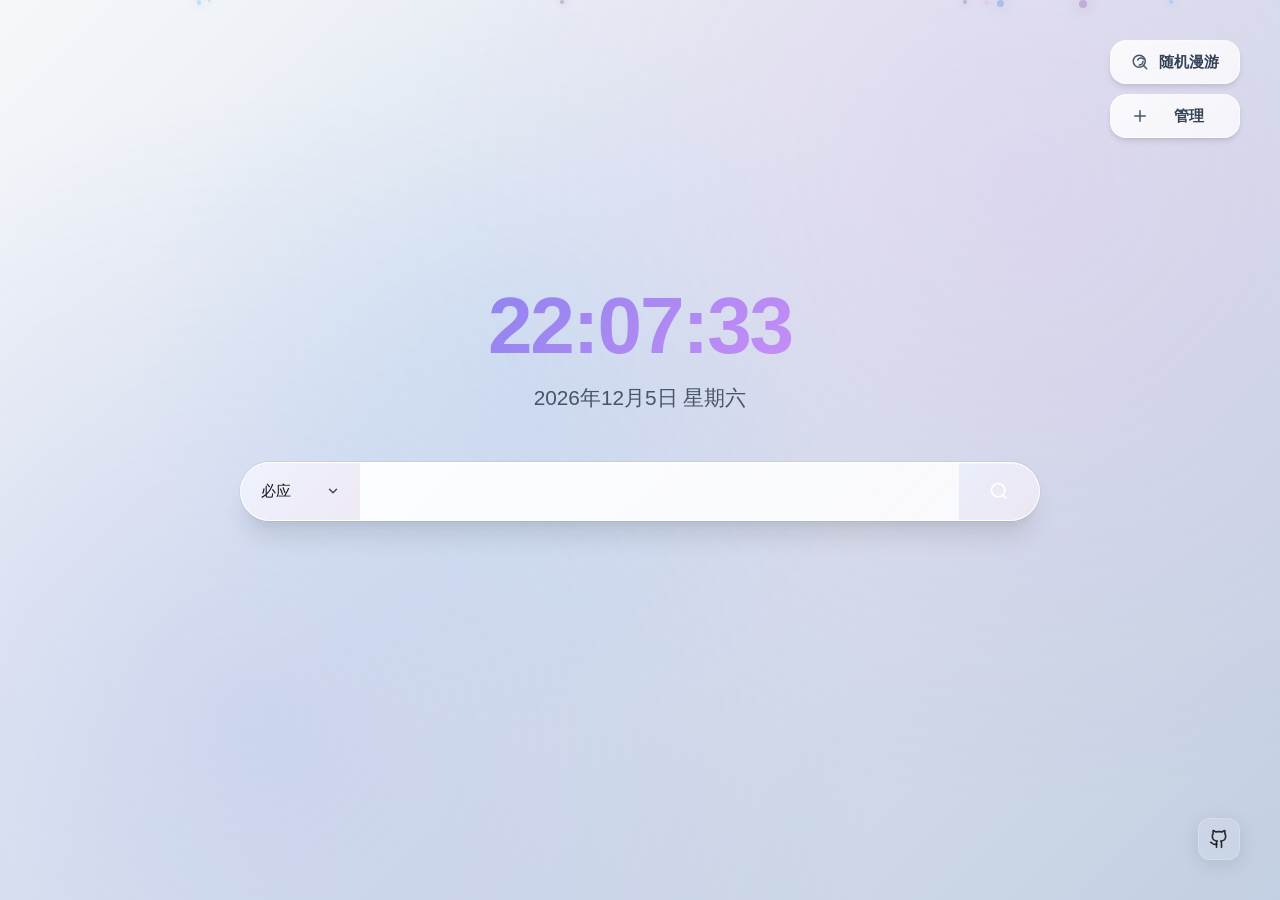
==== commit 5b11be48: "feat: 首次提交我的代码" ====
--- a/index.html
+++ b/index.html
@@ -7,6 +7,8 @@
     <link rel="stylesheet" href="style.css">
 </head>
 <body>
+    <div id="particles-container"></div>
+    <div class="gradient-overlay"></div>
     <!-- GitHub链接 -->
     <a href="https://github.com/BAYUEQI/ZQ-QidoBloom" class="github-link" target="_blank" title="GitHub仓库">
         <svg width="20" height="20" viewBox="0 0 24 24" fill="none" stroke="rgba(0,0,0,0.8)" stroke-width="2" stroke-linecap="round" stroke-linejoin="round">
@@ -17,53 +19,6 @@
 
     <!-- 右上角按钮 -->
     <div class="top-right">
-            <!-- 主题切换按钮 -->
-            <div class="theme-toggle dropdown-container">
-                <button class="theme-button action-button">
-                    <svg width="18" height="18" viewBox="0 0 24 24" fill="none" stroke="rgba(0,0,0,0.8)" stroke-width="2" stroke-linecap="round" stroke-linejoin="round">
-                        <circle cx="12" cy="12" r="5"></circle>
-                        <line x1="12" y1="1" x2="12" y2="3"></line>
-                        <line x1="12" y1="21" x2="12" y2="23"></line>
-                        <line x1="4.22" y1="4.22" x2="5.64" y2="5.64"></line>
-                        <line x1="18.36" y1="18.36" x2="19.78" y2="19.78"></line>
-                        <line x1="1" y1="12" x2="3" y2="12"></line>
-                        <line x1="21" y1="12" x2="23" y2="12"></line>
-                        <line x1="4.22" y1="19.78" x2="5.64" y2="18.36"></line>
-                        <line x1="18.36" y1="5.64" x2="19.78" y2="4.22"></line>
-                    </svg>
-                    <span>主题</span>
-                </button>
-                <div class="theme-dropdown-menu">
-                    <a href="#" class="dropdown-item" data-theme="light">
-                        <svg width="16" height="16" viewBox="0 0 24 24" fill="none" stroke="currentColor" stroke-width="2">
-                            <circle cx="12" cy="12" r="5"></circle>
-                            <line x1="12" y1="1" x2="12" y2="3"></line>
-                            <line x1="12" y1="21" x2="12" y2="23"></line>
-                            <line x1="4.22" y1="4.22" x2="5.64" y2="5.64"></line>
-                            <line x1="18.36" y1="18.36" x2="19.78" y2="19.78"></line>
-                            <line x1="1" y1="12" x2="3" y2="12"></line>
-                            <line x1="21" y1="12" x2="23" y2="12"></line>
-                            <line x1="4.22" y1="19.78" x2="5.64" y2="18.36"></line>
-                            <line x1="18.36" y1="5.64" x2="19.78" y2="4.22"></line>
-                        </svg>
-                        <span>浅色模式</span>
-                    </a>
-                    <a href="#" class="dropdown-item" data-theme="dark">
-                        <svg width="16" height="16" viewBox="0 0 24 24" fill="none" stroke="currentColor" stroke-width="2">
-                            <path d="M21 12.79A9 9 0 1 1 11.21 3 7 7 0 0 0 21 12.79z"></path>
-                        </svg>
-                        <span>暗黑模式</span>
-                    </a>
-                    <a href="#" class="dropdown-item" data-theme="system">
-                        <svg width="16" height="16" viewBox="0 0 24 24" fill="none" stroke="currentColor" stroke-width="2">
-                            <rect x="2" y="3" width="20" height="14" rx="2" ry="2"></rect>
-                            <line x1="8" y1="21" x2="16" y2="21"></line>
-                            <line x1="12" y1="17" x2="12" y2="21"></line>
-                        </svg>
-                        <span>跟随系统</span>
-                    </a>
-                </div>
-            </div>
             <!-- 管理按钮 -->
             <div class="manage-dropdown dropdown-container">
                 <button class="manage-button action-button">
@@ -155,10 +110,6 @@
                     </svg>
                 </button>
             </form>
-            <!-- 搜索建议容器 -->
-            <div id="search-suggestions" class="search-suggestions">
-                <!-- 搜索建议将通过JavaScript动态添加 -->
-            </div>
         </div>
 
         <!-- 常用网站快捷方式 -->
--- a/style.css
+++ b/style.css
@@ -5,289 +5,183 @@
     box-sizing: border-box;
 }
 
+/* 颜色变量系统 */
+:root {
+    /* 主色调 - 微渐变色彩 */
+    --primary-start: #667eea;
+    --primary-end: #764ba2;
+    --secondary-start: #f093fb;
+    --secondary-end: #f5576c;
+    --accent-start: #4facfe;
+    --accent-end: #00f2fe;
+    
+    /* 中性色 */
+    --white: #ffffff;
+    --gray-50: #f8fafc;
+    --gray-100: #f1f5f9;
+    --gray-200: #e2e8f0;
+    --gray-300: #cbd5e1;
+    --gray-400: #94a3b8;
+    --gray-500: #64748b;
+    --gray-600: #475569;
+    --gray-700: #334155;
+    --gray-800: #1e293b;
+    --gray-900: #0f172a;
+    
+    /* 阴影层级 */
+    --shadow-sm: 0 1px 2px 0 rgba(0, 0, 0, 0.05);
+    --shadow-md: 0 4px 6px -1px rgba(0, 0, 0, 0.1), 0 2px 4px -1px rgba(0, 0, 0, 0.06);
+    --shadow-lg: 0 10px 15px -3px rgba(0, 0, 0, 0.1), 0 4px 6px -2px rgba(0, 0, 0, 0.05);
+    --shadow-xl: 0 20px 25px -5px rgba(0, 0, 0, 0.1), 0 10px 10px -5px rgba(0, 0, 0, 0.04);
+    --shadow-2xl: 0 25px 50px -12px rgba(0, 0, 0, 0.25);
+    
+    /* 动画时长 */
+    --duration-fast: 150ms;
+    --duration-normal: 300ms;
+    --duration-slow: 500ms;
+    --duration-slower: 700ms;
+    
+    /* 缓动函数 */
+    --ease-in-out: cubic-bezier(0.4, 0, 0.2, 1);
+    --ease-out: cubic-bezier(0.4, 0, 0.2, 1);
+    --ease-bounce: cubic-bezier(0.68, -0.55, 0.265, 1.55);
+    
+    /* 圆角 */
+    --radius-sm: 8px;
+    --radius-md: 12px;
+    --radius-lg: 16px;
+    --radius-xl: 20px;
+    --radius-2xl: 24px;
+    --radius-full: 9999px;
+}
+
+/* 粒子容器 */
+#particles-container {
+    position: fixed;
+    top: 0;
+    left: 0;
+    width: 100%;
+    height: 100%;
+    pointer-events: none;
+    z-index: 0;
+    overflow: hidden;
+}
+
+/* 粒子样式 */
+.particle {
+    position: absolute;
+    border-radius: 50%;
+    pointer-events: none;
+    opacity: 0.6;
+    animation: floatParticle linear infinite;
+}
+
+@keyframes floatParticle {
+    0% {
+        transform: translateY(100vh) rotate(0deg);
+        opacity: 0;
+    }
+    10% {
+        opacity: 0.6;
+    }
+    90% {
+        opacity: 0.6;
+    }
+    100% {
+        transform: translateY(-100vh) rotate(360deg);
+        opacity: 0;
+    }
+}
+
+/* 点击波纹效果 */
+.ripple {
+    position: absolute;
+    border-radius: 50%;
+    background: rgba(255, 255, 255, 0.4);
+    transform: scale(0);
+    animation: rippleExpand var(--duration-normal) var(--ease-out);
+    pointer-events: none;
+}
+
+@keyframes rippleExpand {
+    to {
+        transform: scale(4);
+        opacity: 0;
+    }
+}
+
+/* 微渐变背景层 */
+.gradient-overlay {
+    position: fixed;
+    top: 0;
+    left: 0;
+    width: 100%;
+    height: 100%;
+    z-index: -1;
+    background: 
+        radial-gradient(circle at 20% 80%, rgba(102, 126, 234, 0.15) 0%, transparent 50%),
+        radial-gradient(circle at 80% 20%, rgba(240, 147, 251, 0.12) 0%, transparent 50%),
+        radial-gradient(circle at 40% 40%, rgba(79, 172, 254, 0.1) 0%, transparent 40%);
+    animation: gradientShift 15s ease-in-out infinite;
+}
+
+@keyframes gradientShift {
+    0%, 100% {
+        transform: scale(1);
+        opacity: 1;
+    }
+    50% {
+        transform: scale(1.1);
+        opacity: 0.8;
+    }
+}
+
 /* 基础样式 */
 body {
-    font-family: -apple-system, BlinkMacSystemFont, 'Segoe UI', Roboto, sans-serif;
-    background: #ffffff;
-    color: #333333;
+    font-family: -apple-system, BlinkMacSystemFont, 'Segoe UI', Roboto, 'Helvetica Neue', Arial, sans-serif;
+    background: linear-gradient(135deg, #f5f7fa 0%, #c3cfe2 100%);
+    color: var(--gray-800);
     min-height: 100vh;
     display: flex;
     align-items: center;
     justify-content: center;
-    transition: all 0.3s ease;
-}
-
-/* 暗黑模式 */
-body.dark-mode {
-    background: #121212;
-    color: #e0e0e0;
-}
-
-body.dark-mode .container {
-    color: #e0e0e0;
-}
-
-body.dark-mode .action-button {
-    background: rgba(255, 255, 255, 0.1);
-    color: #e0e0e0;
-    border: 1px solid rgba(255, 255, 255, 0.1);
-}
-
-body.dark-mode .action-button svg {
-    stroke: rgba(255, 255, 255, 0.8);
-}
-
-body.dark-mode .action-button:hover svg {
-    stroke: #ffffff;
-}
-
-body.dark-mode .manage-dropdown-menu,
-body.dark-mode .theme-dropdown-menu {
-    background: rgba(30, 30, 30, 0.9);
-    border: 1px solid rgba(255, 255, 255, 0.1);
-    color: #e0e0e0;
-}
-
-body.dark-mode .dropdown-item {
-    color: rgba(255, 255, 255, 0.8);
-}
-
-body.dark-mode .dropdown-item:hover {
-    background: rgba(255, 255, 255, 0.1);
-    color: #ffffff;
-}
-
-body.dark-mode .shortcut-group {
-    background: rgba(40, 40, 40, 0.5);
-    border: 1px solid rgba(255, 255, 255, 0.1);
-}
-
-body.dark-mode .group-title {
-    color: rgba(255, 255, 255, 0.8);
-}
-
-body.dark-mode .shortcut-item {
-    background: rgba(255, 255, 255, 0.05);
-    border: 1px solid rgba(255, 255, 255, 0.05);
-    color: #e0e0e0;
-}
-
-body.dark-mode .shortcut-name {
-    color: rgba(255, 255, 255, 0.9);
-}
-
-body.dark-mode .time {
-    background: linear-gradient(45deg, #667eea 0%, #764ba2 100%);
-}
-
-body.dark-mode .date {
-    color: #e0e0e0;
-    text-shadow: 0 0 8px rgba(0, 0, 0, 0.8), 0 0 16px rgba(0, 0, 0, 0.6);
-}
-
-body.dark-mode .new-search-form {
-    background: rgba(40, 40, 40, 0.5);
-    border: 1px solid rgba(255, 255, 255, 0.1);
-}
-
-body.dark-mode .new-search-form:focus-within {
-    background: rgba(40, 40, 40, 0.7);
-    border-color: rgba(102, 126, 234, 0.3);
-}
-
-body.dark-mode .selected-engine {
-    background: linear-gradient(135deg, rgba(102, 126, 234, 0.1) 0%, rgba(118, 75, 162, 0.1) 100%);
-    color: rgba(255, 255, 255, 0.9);
-    border-right: 1px solid rgba(255, 255, 255, 0.1);
-}
-
-body.dark-mode .selected-engine:hover {
-    background: linear-gradient(135deg, rgba(102, 126, 234, 0.15) 0%, rgba(118, 75, 162, 0.15) 100%);
-}
-
-body.dark-mode .selected-engine svg {
-    stroke: rgba(255, 255, 255, 0.7);
-}
-
-body.dark-mode .selected-engine:hover svg {
-    stroke: rgba(255, 255, 255, 0.9);
-}
-
-body.dark-mode .engine-dropdown {
-    background: rgba(30, 30, 30, 0.95);
-    border: 1px solid rgba(255, 255, 255, 0.1);
-}
-
-body.dark-mode .engine-option {
-    color: rgba(255, 255, 255, 0.9);
-    border-bottom: 1px solid rgba(255, 255, 255, 0.05);
-}
-
-body.dark-mode .engine-option:hover {
-    background: linear-gradient(135deg, rgba(102, 126, 234, 0.15) 0%, rgba(118, 75, 162, 0.12) 100%);
-    color: #a78bfa;
-}
-
-body.dark-mode .new-search-input {
-    color: rgba(255, 255, 255, 0.9);
-}
-
-body.dark-mode .new-search-input::placeholder {
-    color: rgba(255, 255, 255, 0.6);
-}
-
-body.dark-mode .new-search-input:focus {
-    color: #ffffff;
-}
-
-body.dark-mode .new-search-button {
-    background: linear-gradient(135deg, rgba(102, 126, 234, 0.1) 0%, rgba(118, 75, 162, 0.1) 100%);
-    color: rgba(255, 255, 255, 0.9);
-}
-
-body.dark-mode .new-search-button:hover {
-    background: linear-gradient(135deg, rgba(102, 126, 234, 0.15) 0%, rgba(118, 75, 162, 0.15) 100%);
-}
-
-body.dark-mode .popup-content {
-    background: rgba(30, 30, 30, 0.8);
-    border: 1px solid rgba(255, 255, 255, 0.1);
-    color: #e0e0e0;
-}
-
-body.dark-mode .popup-header h3 {
-    color: #ffffff;
-}
-
-body.dark-mode .popup-close {
-    color: rgba(255, 255, 255, 0.5);
-}
-
-body.dark-mode .popup-close:hover {
-    background: rgba(255, 255, 255, 0.1);
-    color: #ffffff;
-}
-
-body.dark-mode .form-group label {
-    color: #e0e0e0;
-}
-
-body.dark-mode .form-control {
-    border: 1px solid rgba(255, 255, 255, 0.15);
-    background: rgba(40, 40, 40, 0.6);
-    color: #e0e0e0;
-}
-
-body.dark-mode .form-control:focus {
-    border-color: rgba(102, 126, 234, 0.3);
-    background: rgba(40, 40, 40, 0.9);
-    box-shadow: 0 0 0 4px rgba(102, 126, 234, 0.15);
-}
-
-body.dark-mode .btn-primary {
-    background: rgba(255, 255, 255, 0.9);
-    color: #121212;
-}
-
-body.dark-mode .btn-primary:hover {
-    background: rgba(255, 255, 255, 0.75);
-}
-
-body.dark-mode .btn-secondary {
-    background: rgba(40, 40, 40, 0.6);
-    color: #e0e0e0;
-    border: 1px solid rgba(255, 255, 255, 0.1);
-}
-
-body.dark-mode .btn-secondary:hover {
-    background: rgba(40, 40, 40, 0.8);
-}
-
-body.dark-mode .btn-danger {
-    background: rgba(220, 38, 38, 0.9);
-    color: #ffffff;
-}
-
-body.dark-mode .btn-danger:hover {
-    background: rgba(220, 38, 38, 0.75);
-}
-
-body.dark-mode .github-link {
-    background: rgba(40, 40, 40, 0.1);
-    border: 1px solid rgba(255, 255, 255, 0.2);
-}
-
-body.dark-mode .github-link:hover {
-    background: rgba(40, 40, 40, 0.15);
-}
-
-body.dark-mode .github-link svg {
-    stroke: rgba(255, 255, 255, 0.8);
-}
-
-body.dark-mode .message {
-    background: rgba(40, 40, 40, 0.6);
-    border: 1px solid rgba(255, 255, 255, 0.1);
-    color: rgba(255, 255, 255, 0.8);
-}
-
-body.dark-mode .message.error {
-    color: rgba(255, 100, 100, 0.8);
-}
-
-body.dark-mode .modal-content {
-    background: rgba(30, 30, 30, 0.85);
-    border: 1px solid rgba(255, 255, 255, 0.1);
-}
-
-body.dark-mode .modal-content h3 {
-    color: #ffffff;
-}
-
-body.dark-mode .modal-content p {
-    color: #e0e0e0;
-}
-
-body.dark-mode #dialog-cancel {
-    background: rgba(40, 40, 40, 0.8);
-    border: 1px solid rgba(255, 255, 255, 0.2);
-    color: #e0e0e0;
-}
-
-body.dark-mode #dialog-confirm {
-    background: rgba(255, 255, 255, 0.8);
-    color: #121212;
-}
-
-body.dark-mode .empty-state {
-    color: rgba(255, 255, 255, 0.5);
-}
-
-body.dark-mode .empty-state h3 {
-    color: rgba(255, 255, 255, 0.7);
-}
-
-/* 暗黑模式下的图标加载状态 */
-body.dark-mode .shortcut-icon {
-    background: linear-gradient(45deg, #333333, #444444);
-}
-
-body.dark-mode .shortcut-icon.loading {
-    background: linear-gradient(45deg, #333333, #444444);
-    animation: pulse 1.5s infinite;
-}
-
-/* 平滑滚动 */
-html {
-    scroll-behavior: smooth;
-}
-
-/* 通用动画类 */
-.fade-in {
-    animation: fadeIn 0.5s ease-in-out;
-}
-
-@keyframes fadeIn {
+    position: relative;
+    overflow-x: hidden;
+    -webkit-font-smoothing: antialiased;
+    -moz-osx-font-smoothing: grayscale;
+}
+
+/* 页面加载动画 */
+body::before {
+    content: '';
+    position: fixed;
+    top: 0;
+    left: 0;
+    width: 100%;
+    height: 100%;
+    background: linear-gradient(135deg, #667eea 0%, #764ba2 100%);
+    z-index: 9999;
+    opacity: 1;
+    transition: opacity var(--duration-slower) var(--ease-out);
+    pointer-events: none;
+}
+
+body.loaded::before {
+    opacity: 0;
+}
+
+.container {
+    max-width: 900px;
+    width: 95%;
+    margin: 0 auto;
+    padding: 40px 20px;
+    text-align: center;
+    position: relative;
+    z-index: 1;
+    animation: containerFadeIn var(--duration-slow) var(--ease-out);
+}
+
+@keyframes containerFadeIn {
     from {
         opacity: 0;
         transform: translateY(20px);
@@ -296,68 +190,6 @@
         opacity: 1;
         transform: translateY(0);
     }
-}
-
-.slide-in {
-    animation: slideIn 0.3s ease-out;
-}
-
-@keyframes slideIn {
-    from {
-        transform: translateX(-20px);
-        opacity: 0;
-    }
-    to {
-        transform: translateX(0);
-        opacity: 1;
-    }
-}
-
-.pulse {
-    animation: pulse 2s infinite;
-}
-
-@keyframes pulse {
-    0% {
-        transform: scale(1);
-    }
-    50% {
-        transform: scale(1.05);
-    }
-    100% {
-        transform: scale(1);
-    }
-}
-
-.bounce {
-    animation: bounce 0.6s ease-out;
-}
-
-@keyframes bounce {
-    0%, 20%, 53%, 80%, 100% {
-        animation-timing-function: cubic-bezier(0.215, 0.610, 0.355, 1.000);
-        transform: translate3d(0,0,0);
-    }
-    40%, 43% {
-        animation-timing-function: cubic-bezier(0.755, 0.050, 0.855, 0.060);
-        transform: translate3d(0, -8px, 0);
-    }
-    70% {
-        animation-timing-function: cubic-bezier(0.755, 0.050, 0.855, 0.060);
-        transform: translate3d(0, -4px, 0);
-    }
-    90% {
-        transform: translate3d(0,-2px,0);
-    }
-}
-
-.container {
-    max-width: 800px;
-    width: 90%;
-    margin: 0 auto;
-    padding: 40px 20px;
-    text-align: center;
-    position: relative;
 }
 
 /* 右上角按钮容器 */
@@ -406,27 +238,27 @@
 .action-button {
     display: flex;
     align-items: center;
-    gap: 8px;
-    padding: 10px 18px;
-    background: rgba(255, 255, 255, 0.1);
-    border: 1px solid rgba(255, 255, 255, 0.2);
-    border-radius: 12px;
-    backdrop-filter: blur(15px);
-    color: #000000;
-    font-size: 0.9rem;
-    font-weight: 500;
-    font-family: -apple-system, BlinkMacSystemFont, 'Segoe UI', Roboto, sans-serif;
+    gap: 10px;
+    padding: 12px 20px;
+    background: linear-gradient(135deg, rgba(255, 255, 255, 0.85) 0%, rgba(255, 255, 255, 0.7) 100%);
+    border: 1px solid rgba(255, 255, 255, 0.5);
+    border-radius: var(--radius-lg);
+    backdrop-filter: blur(20px);
+    -webkit-backdrop-filter: blur(20px);
+    color: var(--gray-700);
+    font-size: 0.95rem;
+    font-weight: 600;
+    font-family: inherit;
     line-height: 1.2;
-    min-width: 120px;
-    max-width: 200px;
+    min-width: 130px;
+    max-width: 220px;
     justify-content: center;
-    transition: all 0.3s cubic-bezier(0.4, 0, 0.2, 1);
-    box-shadow: 0 4px 20px rgba(0, 0, 0, 0.1);
+    transition: all var(--duration-normal) var(--ease-out);
+    box-shadow: var(--shadow-md);
     cursor: pointer;
-    border: none;
+    position: relative;
+    overflow: hidden;
     outline: none;
-    position: relative;
-    overflow: hidden;
 }
 
 .action-button::before {
@@ -436,8 +268,8 @@
     left: -100%;
     width: 100%;
     height: 100%;
-    background: linear-gradient(90deg, transparent, rgba(255, 255, 255, 0.2), transparent);
-    transition: left 0.5s;
+    background: linear-gradient(90deg, transparent, rgba(255, 255, 255, 0.4), transparent);
+    transition: left var(--duration-slow) var(--ease-out);
 }
 
 .action-button:hover::before {
@@ -450,29 +282,31 @@
     text-overflow: ellipsis;
     flex: 1;
     text-align: center;
-    transition: all 0.3s ease;
+    position: relative;
+    z-index: 1;
 }
 
 .action-button:hover {
-    background: rgba(255, 255, 255, 0.15);
-    border-color: rgba(255, 255, 255, 0.3);
-    box-shadow: 0 8px 25px rgba(0, 0, 0, 0.2);
+    background: linear-gradient(135deg, rgba(255, 255, 255, 0.95) 0%, rgba(255, 255, 255, 0.85) 100%);
+    border-color: rgba(102, 126, 234, 0.3);
+    box-shadow: var(--shadow-lg), 0 0 0 3px rgba(102, 126, 234, 0.1);
     transform: translateY(-2px);
 }
 
 .action-button:active {
-    transform: translateY(0) scale(0.96);
-    box-shadow: 0 4px 15px rgba(0, 0, 0, 0.1);
+    transform: translateY(0) scale(0.98);
+    box-shadow: var(--shadow-sm);
 }
 
 .action-button svg {
-    stroke: rgba(0, 0, 0, 0.8);
-    transition: all 0.3s ease;
-    transform: scale(1);
+    stroke: var(--gray-600);
+    position: relative;
+    z-index: 1;
+    transition: transform var(--duration-fast) var(--ease-out);
 }
 
 .action-button:hover svg {
-    stroke: #000000;
+    stroke: var(--primary-start);
     transform: scale(1.1);
 }
 
@@ -526,73 +360,89 @@
     top: 100%;
     right: 0;
     transform: translateY(0);
-    margin-top: 12px;
-    background: rgba(255, 255, 255, 0.8);
-    border: 1px solid rgba(255, 255, 255, 0.3);
-    border-radius: 12px;
-    box-shadow: 0 8px 32px rgba(0, 0, 0, 0.15);
-    backdrop-filter: blur(20px);
-    -webkit-backdrop-filter: blur(20px);
-    min-width: 200px;
+    margin-top: 16px;
+    background: linear-gradient(135deg, rgba(255, 255, 255, 0.95) 0%, rgba(255, 255, 255, 0.85) 100%);
+    border: 1px solid rgba(255, 255, 255, 0.6);
+    border-radius: var(--radius-xl);
+    box-shadow: var(--shadow-2xl), 0 0 0 1px rgba(0, 0, 0, 0.05);
+    backdrop-filter: blur(25px);
+    -webkit-backdrop-filter: blur(25px);
+    min-width: 220px;
     z-index: 999;
     opacity: 0;
     visibility: hidden;
-    transform: translateY(-10px);
-    transition: all 0.3s cubic-bezier(0.4, 0, 0.2, 1);
+    transform: translateY(-12px) scale(0.95);
+    transform-origin: top right;
+    transition: all var(--duration-normal) var(--ease-out);
+    padding: 8px;
+}
+
+.manage-dropdown-menu::before {
+    content: '';
+    position: absolute;
+    top: -8px;
+    right: 24px;
+    width: 16px;
+    height: 16px;
+    background: linear-gradient(135deg, rgba(255, 255, 255, 0.95) 0%, rgba(255, 255, 255, 0.85) 100%);
+    border-left: 1px solid rgba(255, 255, 255, 0.6);
+    border-top: 1px solid rgba(255, 255, 255, 0.6);
+    transform: rotate(45deg);
+    backdrop-filter: blur(25px);
 }
 
 .manage-dropdown-menu.show {
     opacity: 1;
     visibility: visible;
-    transform: translateY(0);
-}
-
-/* 主题下拉菜单 */
-.theme-dropdown-menu {
-    position: absolute;
-    top: 100%;
-    right: 0;
-    transform: translateY(0);
-    margin-top: 12px;
-    background: rgba(255, 255, 255, 0.8);
-    border: 1px solid rgba(255, 255, 255, 0.3);
-    border-radius: 12px;
-    box-shadow: 0 8px 32px rgba(0, 0, 0, 0.15);
-    backdrop-filter: blur(20px);
-    -webkit-backdrop-filter: blur(20px);
-    min-width: 180px;
-    z-index: 999;
-    opacity: 0;
-    visibility: hidden;
-    transform: translateY(-10px);
-    transition: all 0.3s cubic-bezier(0.4, 0, 0.2, 1);
-}
-
-.theme-dropdown-menu.show {
-    opacity: 1;
-    visibility: visible;
-    transform: translateY(0);
+    transform: translateY(0) scale(1);
 }
 
 /* 菜单项样式 */
 .dropdown-item {
     display: flex;
     align-items: center;
-    gap: 10px;
+    gap: 12px;
     padding: 12px 16px;
-    color: rgba(0, 0, 0, 0.8);
+    color: var(--gray-700);
     text-decoration: none;
-    font-size: 0.9rem;
-    transition: all 0.2s ease;
-    border-radius: 8px;
-    margin: 4px;
-}
-
-/* 已登录时隐藏导入导出按钮 */
+    font-size: 0.95rem;
+    font-weight: 500;
+    transition: all var(--duration-fast) var(--ease-out);
+    border-radius: var(--radius-md);
+    margin: 2px 0;
+    position: relative;
+    overflow: hidden;
+}
+
+.dropdown-item::before {
+    content: '';
+    position: absolute;
+    top: 0;
+    left: 0;
+    width: 3px;
+    height: 100%;
+    background: linear-gradient(180deg, var(--primary-start) 0%, var(--primary-end) 100%);
+    transform: scaleY(0);
+    transition: transform var(--duration-fast) var(--ease-out);
+    border-radius: 0 var(--radius-sm) var(--radius-sm) 0;
+}
+
 .dropdown-item:hover {
-    background: rgba(0, 0, 0, 0.05);
-    color: #000000;
+    background: linear-gradient(135deg, rgba(102, 126, 234, 0.08) 0%, rgba(118, 75, 162, 0.05) 100%);
+    color: var(--primary-start);
     transform: translateX(4px);
+}
+
+.dropdown-item:hover::before {
+    transform: scaleY(1);
+}
+
+.dropdown-item svg {
+    transition: transform var(--duration-fast) var(--ease-out);
+}
+
+.dropdown-item:hover svg {
+    transform: translateX(2px);
 }
 
 .dropdown-item svg {
@@ -620,15 +470,28 @@
     left: 0;
     width: 100%;
     height: 100%;
-    background: rgba(0, 0, 0, 0.5);
-    backdrop-filter: blur(5px);
+    background: rgba(0, 0, 0, 0.4);
+    backdrop-filter: blur(8px);
+    -webkit-backdrop-filter: blur(8px);
     display: flex;
     align-items: center;
     justify-content: center;
     z-index: 2000;
     opacity: 0;
     visibility: hidden;
-    transition: all 0.3s ease;
+    transition: all var(--duration-normal) var(--ease-out);
+}
+
+.popup-container::before {
+    content: '';
+    position: absolute;
+    top: 0;
+    left: 0;
+    width: 100%;
+    height: 100%;
+    background: radial-gradient(circle at center, transparent 0%, rgba(0, 0, 0, 0.2) 100%);
+    opacity: 0;
+    transition: opacity var(--duration-slow) var(--ease-out);
 }
 
 .popup-container.show {
@@ -636,45 +499,56 @@
     visibility: visible;
 }
 
+.popup-container.show::before {
+    opacity: 1;
+}
+
 .popup-content {
-    background: rgba(255, 255, 255, 0.8);
-    backdrop-filter: blur(20px);
-    -webkit-backdrop-filter: blur(20px);
-    border: 1px solid rgba(255, 255, 255, 0.3);
-    border-radius: 16px;
-    box-shadow: 0 15px 35px rgba(0, 0, 0, 0.2);
-    max-width: 1000px;
-    width: 100%;
-    max-height: 100vh;
+    background: linear-gradient(145deg, rgba(255, 255, 255, 0.98) 0%, rgba(255, 255, 255, 0.92) 100%);
+    backdrop-filter: blur(30px);
+    -webkit-backdrop-filter: blur(30px);
+    border: 1px solid rgba(255, 255, 255, 0.7);
+    border-radius: var(--radius-2xl);
+    box-shadow: var(--shadow-2xl), 0 0 0 1px rgba(0, 0, 0, 0.05), 0 25px 50px -12px rgba(102, 126, 234, 0.15);
+    max-width: 950px;
+    width: 95%;
+    max-height: 90vh;
     overflow-y: auto;
     position: relative;
-    transform: translateY(30px) scale(0.95);
+    transform: translateY(40px) scale(0.9);
     opacity: 0;
-    transition: all 0.3s cubic-bezier(0.25, 0.46, 0.45, 0.94);
+    transition: all var(--duration-slow) var(--ease-bounce);
+}
+
+.popup-content::before {
+    content: '';
+    position: absolute;
+    top: 0;
+    left: 0;
+    right: 0;
+    height: 1px;
+    background: linear-gradient(90deg, transparent, rgba(102, 126, 234, 0.3), transparent);
+    border-radius: var(--radius-2xl) var(--radius-2xl) 0 0;
 }
 
 .popup-content.show {
     transform: translateY(0) scale(1);
     opacity: 1;
-    animation: paperExtract 0.4s cubic-bezier(0.25, 0.46, 0.45, 0.94);
-}
-
-/* 纸张抽取动画 */
-@keyframes paperExtract {
+    animation: popupFloatIn var(--duration-slow) var(--ease-bounce);
+}
+
+@keyframes popupFloatIn {
     0% {
-        transform: translateY(50px) scale(0.95);
+        transform: translateY(60px) scale(0.85);
         opacity: 0;
-        box-shadow: 0 0 0 rgba(0, 0, 0, 0.1);
-    }
-    70% {
-        transform: translateY(-5px) scale(1.01);
+    }
+    50% {
+        transform: translateY(-10px) scale(1.02);
         opacity: 0.9;
-        box-shadow: 0 15px 30px rgba(0, 0, 0, 0.15);
     }
     100% {
         transform: translateY(0) scale(1);
         opacity: 1;
-        box-shadow: 0 15px 35px rgba(0, 0, 0, 0.2);
     }
 }
 
@@ -761,53 +635,86 @@
 .btn {
     padding: 12px 24px;
     border: none;
-    border-radius: 10px;
+    border-radius: var(--radius-lg);
     font-size: 0.95rem;
-    font-weight: 500;
+    font-weight: 600;
     cursor: pointer;
-    transition: all 0.3s ease;
+    transition: all var(--duration-normal) var(--ease-out);
+    position: relative;
+    overflow: hidden;
+    font-family: inherit;
+}
+
+.btn::before {
+    content: '';
+    position: absolute;
+    top: 0;
+    left: -100%;
+    width: 100%;
+    height: 100%;
+    background: linear-gradient(90deg, transparent, rgba(255, 255, 255, 0.3), transparent);
+    transition: left var(--duration-slow) var(--ease-out);
+}
+
+.btn:hover::before {
+    left: 100%;
 }
 
 .btn-primary {
-    background: rgba(0, 0, 0, 0.9);
-    color: #ffffff;
-    backdrop-filter: blur(10px);
+    background: linear-gradient(135deg, var(--primary-start) 0%, var(--primary-end) 100%);
+    color: var(--white);
+    box-shadow: var(--shadow-md), 0 4px 15px rgba(102, 126, 234, 0.3);
 }
 
 .btn-primary:hover {
-    background: rgba(0, 0, 0, 0.75);
-    transform: translateY(-2px);
-    box-shadow: 0 6px 20px rgba(0, 0, 0, 0.15);
+    transform: translateY(-3px);
+    box-shadow: var(--shadow-xl), 0 8px 25px rgba(102, 126, 234, 0.4);
+}
+
+.btn-primary:active {
+    transform: translateY(-1px) scale(0.98);
+    box-shadow: var(--shadow-md), 0 2px 10px rgba(102, 126, 234, 0.3);
 }
 
 .btn-secondary {
-    background: rgba(255, 255, 255, 0.6);
-    color: #000000;
-    border: 1px solid rgba(0, 0, 0, 0.1);
-    backdrop-filter: blur(10px);
+    background: linear-gradient(135deg, rgba(255, 255, 255, 0.9) 0%, rgba(255, 255, 255, 0.8) 100%);
+    color: var(--gray-700);
+    border: 1px solid rgba(0, 0, 0, 0.08);
+    box-shadow: var(--shadow-sm);
 }
 
 .btn-secondary:hover {
-    background: rgba(255, 255, 255, 0.8);
-    transform: translateY(-2px);
-    box-shadow: 0 6px 20px rgba(0, 0, 0, 0.1);
+    background: linear-gradient(135deg, rgba(255, 255, 255, 1) 0%, rgba(255, 255, 255, 0.9) 100%);
+    transform: translateY(-3px);
+    box-shadow: var(--shadow-lg), 0 0 0 3px rgba(102, 126, 234, 0.1);
+    border-color: rgba(102, 126, 234, 0.2);
+}
+
+.btn-secondary:active {
+    transform: translateY(-1px) scale(0.98);
+    box-shadow: var(--shadow-sm);
 }
 
 .btn-danger {
-    background: rgba(220, 38, 38, 0.9);
-    color: #ffffff;
-    backdrop-filter: blur(10px);
+    background: linear-gradient(135deg, #ef4444 0%, #dc2626 100%);
+    color: var(--white);
+    box-shadow: var(--shadow-md), 0 4px 15px rgba(239, 68, 68, 0.3);
 }
 
 .btn-danger:hover {
-    background: rgba(220, 38, 38, 0.75);
-    transform: translateY(-2px);
-    box-shadow: 0 6px 20px rgba(220, 38, 38, 0.2);
+    transform: translateY(-3px);
+    box-shadow: var(--shadow-xl), 0 8px 25px rgba(239, 68, 68, 0.4);
+}
+
+.btn-danger:active {
+    transform: translateY(-1px) scale(0.98);
+    box-shadow: var(--shadow-md), 0 2px 10px rgba(239, 68, 68, 0.3);
 }
 
 .btn-sm {
-    padding: 6px 12px;
+    padding: 8px 16px;
     font-size: 0.85rem;
+    border-radius: var(--radius-md);
 }
 
 /* 响应式调整 */
@@ -841,52 +748,120 @@
 
 /* 时间和日期样式 */
 .time-date {
-    margin-bottom: 40px;
+    margin-bottom: 50px;
+    position: relative;
 }
 
 .time {
-    font-size: 4.5rem;
-    font-weight: 700;
-    margin-bottom: 10px;
-    background: linear-gradient(45deg, #4facfe 0%, #00f2fe 100%);
+    font-size: 5rem;
+    font-weight: 800;
+    margin-bottom: 12px;
+    background: linear-gradient(135deg, var(--primary-start) 0%, var(--secondary-start) 50%, var(--accent-start) 100%);
+    background-size: 200% 200%;
     -webkit-background-clip: text;
     -webkit-text-fill-color: transparent;
     background-clip: text;
-    text-shadow: 0 0 10px rgba(79, 172, 254, 0.5), 0 0 20px rgba(0, 242, 254, 0.3), 0 0 30px rgba(79, 172, 254, 0.2);
-    animation: blueGlow 2s ease-in-out infinite alternate;
+    animation: gradientShiftText 8s ease-in-out infinite, timeFloat 3s ease-in-out infinite;
+    letter-spacing: -2px;
+    position: relative;
+}
+
+.time::before {
+    content: attr(data-time);
+    position: absolute;
+    top: 0;
+    left: 0;
+    width: 100%;
+    height: 100%;
+    background: linear-gradient(135deg, var(--primary-start) 0%, var(--secondary-start) 50%, var(--accent-start) 100%);
+    background-size: 200% 200%;
+    -webkit-background-clip: text;
+    -webkit-text-fill-color: transparent;
+    background-clip: text;
+    opacity: 0.3;
+    filter: blur(8px);
+    z-index: -1;
+    animation: gradientShiftText 8s ease-in-out infinite;
+}
+
+@keyframes gradientShiftText {
+    0%, 100% {
+        background-position: 0% 50%;
+    }
+    50% {
+        background-position: 100% 50%;
+    }
+}
+
+@keyframes timeFloat {
+    0%, 100% {
+        transform: translateY(0);
+    }
+    50% {
+        transform: translateY(-5px);
+    }
 }
 
 .date {
-    font-size: 1.2rem;
-    color: #333333;
-    font-weight: 400;
-    text-shadow: 0 0 8px rgba(255, 255, 255, 0.8), 0 0 16px rgba(255, 255, 255, 0.6);
-    animation: whiteGlow 2s ease-in-out infinite alternate;
+    font-size: 1.3rem;
+    color: var(--gray-600);
+    font-weight: 500;
+    position: relative;
+    animation: dateFade 4s ease-in-out infinite;
+}
+
+@keyframes dateFade {
+    0%, 100% {
+        opacity: 0.8;
+    }
+    50% {
+        opacity: 1;
+    }
 }
 
 /* 搜索框样式 */
 /* 新搜索框样式 */
 .new-search-container {
-    margin-bottom: 50px;
+    margin-bottom: 60px;
+    position: relative;
 }
 
 .new-search-form {
     display: flex;
-    max-width: 750px;
+    max-width: 800px;
     margin: 0 auto;
-    background: rgba(255, 255, 255, 0.1);
-    border-radius: 25px;
-    backdrop-filter: blur(25px);
-    -webkit-backdrop-filter: blur(25px);
-    border: 1px solid rgba(255, 255, 255, 0.2);
-    transition: all 0.4s cubic-bezier(0.4, 0, 0.2, 1);
-    box-shadow: 0 10px 40px rgba(0, 0, 0, 0.15), inset 0 1px 0 rgba(255, 255, 255, 0.3);
+    background: linear-gradient(135deg, rgba(255, 255, 255, 0.95) 0%, rgba(255, 255, 255, 0.85) 100%);
+    border-radius: var(--radius-full);
+    backdrop-filter: blur(30px);
+    -webkit-backdrop-filter: blur(30px);
+    border: 1px solid rgba(255, 255, 255, 0.6);
+    transition: all var(--duration-normal) var(--ease-out);
+    box-shadow: var(--shadow-xl), 0 0 0 1px rgba(0, 0, 0, 0.05), inset 0 1px 0 rgba(255, 255, 255, 0.8);
+    position: relative;
+    overflow: hidden;
+}
+
+.new-search-form::before {
+    content: '';
+    position: absolute;
+    top: 0;
+    left: 0;
+    right: 0;
+    height: 1px;
+    background: linear-gradient(90deg, transparent, rgba(102, 126, 234, 0.5), transparent);
+    opacity: 0;
+    transition: opacity var(--duration-normal) var(--ease-out);
 }
 
 .new-search-form:focus-within {
-    background: rgba(255, 255, 255, 0.15);
-    box-shadow: 0 15px 50px rgba(0, 0, 0, 0.2), inset 0 1px 0 rgba(255, 255, 255, 0.4), 0 0 0 4px rgba(102, 126, 234, 0.15);
-    border-color: rgba(102, 126, 234, 0.3);
+    background: linear-gradient(135deg, rgba(255, 255, 255, 1) 0%, rgba(255, 255, 255, 0.95) 100%);
+    box-shadow: var(--shadow-2xl), 0 0 0 4px rgba(102, 126, 234, 0.15), 0 0 0 1px rgba(102, 126, 234, 0.3);
+    border-color: rgba(102, 126, 234, 0.4);
+    transform: translateY(-2px);
+}
+
+.new-search-form:focus-within::before {
+    opacity: 1;
 }
 
 /* 搜索引擎选择器 */
@@ -1023,198 +998,49 @@
     box-shadow: inset 0 1px 0 rgba(255, 255, 255, 0.1), 0 1px 4px rgba(102, 126, 234, 0.15);
 }
 
-/* 搜索建议容器 */
-.search-suggestions {
-    position: absolute;
-    top: 100%;
-    left: 0;
-    right: 0;
-    margin-top: 8px;
-    background: rgba(255, 255, 255, 0.95);
-    border: 1px solid rgba(255, 255, 255, 0.2);
-    border-radius: 12px;
-    box-shadow: 0 10px 35px rgba(0, 0, 0, 0.2);
-    backdrop-filter: blur(20px);
-    -webkit-backdrop-filter: blur(20px);
-    z-index: 1000;
-    opacity: 0;
-    visibility: hidden;
-    transform: translateY(-10px);
-    transition: all 0.3s cubic-bezier(0.4, 0, 0.2, 1);
-    max-height: 300px;
-    overflow-y: auto;
-}
-
-.search-suggestions.show {
-    opacity: 1;
-    visibility: visible;
-    transform: translateY(0);
-}
-
-/* 搜索建议分组 */
-.search-suggestion-group {
-    padding: 8px 0;
-    border-bottom: 1px solid rgba(0, 0, 0, 0.05);
-}
-
-.search-suggestion-group:last-child {
-    border-bottom: none;
-}
-
-.search-suggestion-group-header {
-    padding: 6px 20px;
-    font-size: 0.8rem;
-    font-weight: 600;
-    color: rgba(0, 0, 0, 0.6);
-    text-transform: uppercase;
-    letter-spacing: 0.5px;
-}
-
-/* 搜索建议项 */
-.search-suggestion-item {
-    display: flex;
-    align-items: center;
-    padding: 10px 20px;
-    cursor: pointer;
-    transition: all 0.2s ease;
-    border-radius: 8px;
-    margin: 0 8px;
-}
-
-.search-suggestion-item:hover {
-    background: rgba(0, 0, 0, 0.05);
-    transform: translateX(4px);
-}
-
-.search-suggestion-item .icon {
-    margin-right: 12px;
-    display: flex;
-    align-items: center;
-    justify-content: center;
-    width: 20px;
-    height: 20px;
-    color: rgba(0, 0, 0, 0.6);
-}
-
-.search-suggestion-item .text {
-    flex: 1;
-    font-size: 0.9rem;
-    color: rgba(0, 0, 0, 0.9);
-}
-
-.search-suggestion-item .frequency {
-    font-size: 0.8rem;
-    color: rgba(0, 0, 0, 0.4);
-    margin-left: 10px;
-}
-
-/* 暗黑模式下的搜索建议样式 */
-body.dark-mode .search-suggestions {
-    background: rgba(30, 30, 30, 0.95);
-    border: 1px solid rgba(255, 255, 255, 0.1);
-}
-
-body.dark-mode .search-suggestion-group {
-    border-bottom: 1px solid rgba(255, 255, 255, 0.05);
-}
-
-body.dark-mode .search-suggestion-group-header {
-    color: rgba(255, 255, 255, 0.6);
-}
-
-body.dark-mode .search-suggestion-item:hover {
-    background: rgba(255, 255, 255, 0.1);
-}
-
-body.dark-mode .search-suggestion-item .icon {
-    color: rgba(255, 255, 255, 0.6);
-}
-
-body.dark-mode .search-suggestion-item .text {
-    color: rgba(255, 255, 255, 0.9);
-}
-
-body.dark-mode .search-suggestion-item .frequency {
-    color: rgba(255, 255, 255, 0.4);
-}
-
-/* 搜索建议滚动条样式 */
-.search-suggestions::-webkit-scrollbar {
-    width: 6px;
-}
-
-.search-suggestions::-webkit-scrollbar-track {
-    background: rgba(0, 0, 0, 0.05);
-    border-radius: 10px;
-    margin: 10px 0;
-}
-
-.search-suggestions::-webkit-scrollbar-thumb {
-    background: rgba(0, 0, 0, 0.2);
-    border-radius: 10px;
-}
-
-.search-suggestions::-webkit-scrollbar-thumb:hover {
-    background: rgba(0, 0, 0, 0.3);
-}
-
-body.dark-mode .search-suggestions::-webkit-scrollbar-track {
-    background: rgba(255, 255, 255, 0.05);
-}
-
-body.dark-mode .search-suggestions::-webkit-scrollbar-thumb {
-    background: rgba(255, 255, 255, 0.2);
-}
-
-body.dark-mode .search-suggestions::-webkit-scrollbar-thumb:hover {
-    background: rgba(255, 255, 255, 0.3);
-}
-
 /* 快捷方式样式 */
 .shortcuts {
     display: grid;
-    grid-template-columns: repeat(auto-fit, minmax(250px, 1fr));
-    gap: 30px;
+    grid-template-columns: repeat(auto-fit, minmax(280px, 1fr));
+    gap: 24px;
     margin-bottom: 40px;
 }
 
 .shortcut-group {
-    background: rgba(200, 200, 200, 0.15);
-    border-radius: 16px;
-    padding: 20px;
-    backdrop-filter: blur(10px);
-    border: 1px solid rgba(200, 200, 200, 0.2);
-    transition: all 0.3s cubic-bezier(0.4, 0, 0.2, 1);
+    background: linear-gradient(145deg, rgba(255, 255, 255, 0.85) 0%, rgba(255, 255, 255, 0.7) 100%);
+    border-radius: var(--radius-xl);
+    padding: 24px;
+    backdrop-filter: blur(20px);
+    -webkit-backdrop-filter: blur(20px);
+    border: 1px solid rgba(255, 255, 255, 0.5);
+    transition: all var(--duration-normal) var(--ease-out);
     cursor: grab;
     position: relative;
     overflow: hidden;
+    box-shadow: var(--shadow-md), inset 0 1px 0 rgba(255, 255, 255, 0.8);
 }
 
 .shortcut-group::before {
     content: '';
     position: absolute;
     top: 0;
-    left: -100%;
-    width: 100%;
-    height: 100%;
-    background: linear-gradient(90deg, transparent, rgba(255, 255, 255, 0.1), transparent);
-    transition: left 0.6s;
+    left: 0;
+    right: 0;
+    height: 2px;
+    background: linear-gradient(90deg, var(--primary-start), var(--secondary-start), var(--accent-start));
+    opacity: 0;
+    transition: opacity var(--duration-normal) var(--ease-out);
+}
+
+.shortcut-group:hover {
+    background: linear-gradient(145deg, rgba(255, 255, 255, 0.95) 0%, rgba(255, 255, 255, 0.8) 100%);
+    transform: translateY(-8px) scale(1.01);
+    box-shadow: var(--shadow-2xl), 0 0 0 1px rgba(102, 126, 234, 0.15), inset 0 1px 0 rgba(255, 255, 255, 0.9);
+    border-color: rgba(102, 126, 234, 0.25);
 }
 
 .shortcut-group:hover::before {
-    left: 100%;
-}
-
-.shortcut-group:hover {
-    background: rgba(200, 200, 200, 0.2);
-    transform: translateY(-5px) scale(1.02);
-    box-shadow: 0 12px 35px rgba(0, 0, 0, 0.25);
-    border-color: rgba(200, 200, 200, 0.4);
-}
-
-.shortcut-group:active {
-    cursor: grabbing;
-    transform: translateY(-2px) scale(0.98);
+    opacity: 1;
 }
 
 /* 拖拽相关样式 */
@@ -1231,162 +1057,12 @@
     transform: translateY(-5px);
 }
 
-.group-header {
-    display: flex;
-    justify-content: space-between;
-    align-items: center;
-    margin-bottom: 15px;
-}
-
 .group-title {
     font-size: 1rem;
     font-weight: 600;
+    margin-bottom: 15px;
     color: rgba(100, 100, 100, 0.8);
     text-align: left;
-}
-
-.group-actions {
-    display: flex;
-    gap: 8px;
-}
-
-.group-action-btn {
-    background: transparent;
-    border: none;
-    cursor: pointer;
-    padding: 6px;
-    border-radius: 6px;
-    transition: all 0.2s ease;
-    color: rgba(100, 100, 100, 0.6);
-}
-
-.group-action-btn:hover {
-    background: rgba(0, 0, 0, 0.05);
-    color: rgba(100, 100, 100, 0.9);
-    transform: scale(1.1);
-}
-
-/* 快捷方式包装器 */
-.shortcut-item-wrapper {
-    position: relative;
-    border-radius: 10px;
-    overflow: hidden;
-    transition: all 0.3s ease;
-}
-
-.shortcut-item-wrapper:hover {
-    transform: translateY(-5px) scale(1.05);
-}
-
-.shortcut-item-wrapper:hover .shortcut-actions {
-    opacity: 1;
-    transform: translateY(0);
-}
-
-/* 快捷操作按钮 */
-.shortcut-actions {
-    position: absolute;
-    top: 8px;
-    right: 8px;
-    display: flex;
-    gap: 4px;
-    opacity: 0;
-    transform: translateY(-10px);
-    transition: all 0.3s ease;
-    background: rgba(0, 0, 0, 0.7);
-    border-radius: 6px;
-    padding: 4px;
-    backdrop-filter: blur(10px);
-}
-
-.shortcut-action-btn {
-    background: rgba(255, 255, 255, 0.9);
-    border: none;
-    cursor: pointer;
-    padding: 4px;
-    border-radius: 4px;
-    transition: all 0.2s ease;
-    color: #333;
-    display: flex;
-    align-items: center;
-    justify-content: center;
-}
-
-.shortcut-action-btn:hover {
-    background: #ffffff;
-    transform: scale(1.1);
-}
-
-/* 添加网站按钮 */
-.add-site-btn {
-    display: flex;
-    flex-direction: column;
-    align-items: center;
-    justify-content: center;
-    padding: 15px;
-    border: 2px dashed rgba(100, 100, 100, 0.3);
-    border-radius: 10px;
-    cursor: pointer;
-    transition: all 0.3s ease;
-    color: rgba(100, 100, 100, 0.6);
-}
-
-.add-site-btn:hover {
-    border-color: rgba(102, 126, 234, 0.5);
-    background: rgba(102, 126, 234, 0.05);
-    color: rgba(102, 126, 234, 0.8);
-    transform: translateY(-3px);
-}
-
-.add-site-btn svg {
-    margin-bottom: 8px;
-    transition: all 0.3s ease;
-}
-
-.add-site-btn:hover svg {
-    transform: scale(1.1);
-}
-
-.add-site-btn span {
-    font-size: 0.8rem;
-}
-
-/* 暗黑模式下的样式 */
-body.dark-mode .group-title {
-    color: rgba(200, 200, 200, 0.8);
-}
-
-body.dark-mode .group-action-btn {
-    color: rgba(200, 200, 200, 0.6);
-}
-
-body.dark-mode .group-action-btn:hover {
-    background: rgba(255, 255, 255, 0.1);
-    color: rgba(200, 200, 200, 0.9);
-}
-
-body.dark-mode .shortcut-actions {
-    background: rgba(255, 255, 255, 0.1);
-}
-
-body.dark-mode .shortcut-action-btn {
-    background: rgba(255, 255, 255, 0.2);
-    color: #e0e0e0;
-}
-
-body.dark-mode .shortcut-action-btn:hover {
-    background: rgba(255, 255, 255, 0.3);
-}
-
-body.dark-mode .add-site-btn {
-    border-color: rgba(200, 200, 200, 0.3);
-    color: rgba(200, 200, 200, 0.6);
-}
-
-body.dark-mode .add-site-btn:hover {
-    border-color: rgba(102, 126, 234, 0.5);
-    background: rgba(102, 126, 234, 0.1);
-    color: rgba(102, 126, 234, 0.8);
 }
 
 .shortcut-items {
@@ -1400,42 +1076,43 @@
     flex-direction: column;
     align-items: center;
     text-decoration: none;
-    color: #ffffff;
-    padding: 15px;
-    border-radius: 10px;
-    transition: all 0.3s cubic-bezier(0.4, 0, 0.2, 1);
-    background: rgba(255, 255, 255, 0.05);
+    color: var(--gray-700);
+    padding: 16px 12px;
+    border-radius: var(--radius-lg);
+    transition: all var(--duration-normal) var(--ease-out);
+    background: rgba(255, 255, 255, 0.5);
     cursor: pointer;
     position: relative;
     overflow: hidden;
-    border: 1px solid rgba(255, 255, 255, 0.1);
+    border: 1px solid transparent;
 }
 
 .shortcut-item::before {
     content: '';
     position: absolute;
     top: 0;
-    left: -100%;
+    left: 0;
     width: 100%;
     height: 100%;
-    background: linear-gradient(90deg, transparent, rgba(255, 255, 255, 0.15), transparent);
-    transition: left 0.5s;
+    background: linear-gradient(135deg, rgba(102, 126, 234, 0.08) 0%, rgba(118, 75, 162, 0.05) 100%);
+    opacity: 0;
+    transition: opacity var(--duration-normal) var(--ease-out);
+}
+
+.shortcut-item:hover {
+    background: rgba(255, 255, 255, 0.9);
+    transform: translateY(-6px) scale(1.02);
+    box-shadow: var(--shadow-xl), 0 0 0 1px rgba(102, 126, 234, 0.15);
+    border-color: rgba(102, 126, 234, 0.2);
 }
 
 .shortcut-item:hover::before {
-    left: 100%;
-}
-
-.shortcut-item:hover {
-    background: rgba(255, 255, 255, 0.1);
-    transform: translateY(-5px) scale(1.05);
-    box-shadow: 0 8px 20px rgba(0, 0, 0, 0.15);
-    border-color: rgba(255, 255, 255, 0.3);
+    opacity: 1;
 }
 
 .shortcut-item:active {
     transform: translateY(-2px) scale(0.98);
-    box-shadow: 0 4px 10px rgba(0, 0, 0, 0.1);
+    box-shadow: var(--shadow-md);
 }
 
 .shortcut-item.dragging {
@@ -1452,26 +1129,52 @@
 }
 
 .shortcut-icon {
-    width: 40px;
-    height: 40px;
-    border-radius: 8px;
+    width: 48px;
+    height: 48px;
+    border-radius: var(--radius-lg);
     display: flex;
     align-items: center;
     justify-content: center;
+    font-weight: 700;
+    font-size: 1.1rem;
+    margin-bottom: 10px;
+    transition: all var(--duration-normal) var(--ease-bounce);
+    background: linear-gradient(135deg, rgba(102, 126, 234, 0.1) 0%, rgba(118, 75, 162, 0.08) 100%);
+    position: relative;
+    overflow: hidden;
+}
+
+.shortcut-icon::before {
+    content: '';
+    position: absolute;
+    top: 0;
+    left: 0;
+    width: 100%;
+    height: 100%;
+    background: linear-gradient(135deg, rgba(255, 255, 255, 0.4) 0%, transparent 50%);
+    opacity: 0;
+    transition: opacity var(--duration-normal) var(--ease-out);
+}
+
+.shortcut-item:hover .shortcut-icon {
+    transform: scale(1.15) rotate(5deg);
+    box-shadow: var(--shadow-lg), 0 0 0 2px rgba(102, 126, 234, 0.2);
+}
+
+.shortcut-item:hover .shortcut-icon::before {
+    opacity: 1;
+}
+
+.shortcut-name {
+    font-size: 0.9rem;
+    color: var(--gray-700);
+    margin-top: 6px;
     font-weight: 600;
-    font-size: 0.9rem;
-    margin-bottom: 8px;
-    transition: all 0.3s ease;
-}
-
-.shortcut-item:hover .shortcut-icon {
-    transform: scale(1.1);
-}
-
-.shortcut-name {
-    font-size: 0.85rem;
-    color: rgba(0, 0, 0, 0.9);
-    margin-top: 5px;
+    transition: color var(--duration-fast) var(--ease-out);
+}
+
+.shortcut-item:hover .shortcut-name {
+    color: var(--primary-start);
 }
 
 /* 页脚样式 */
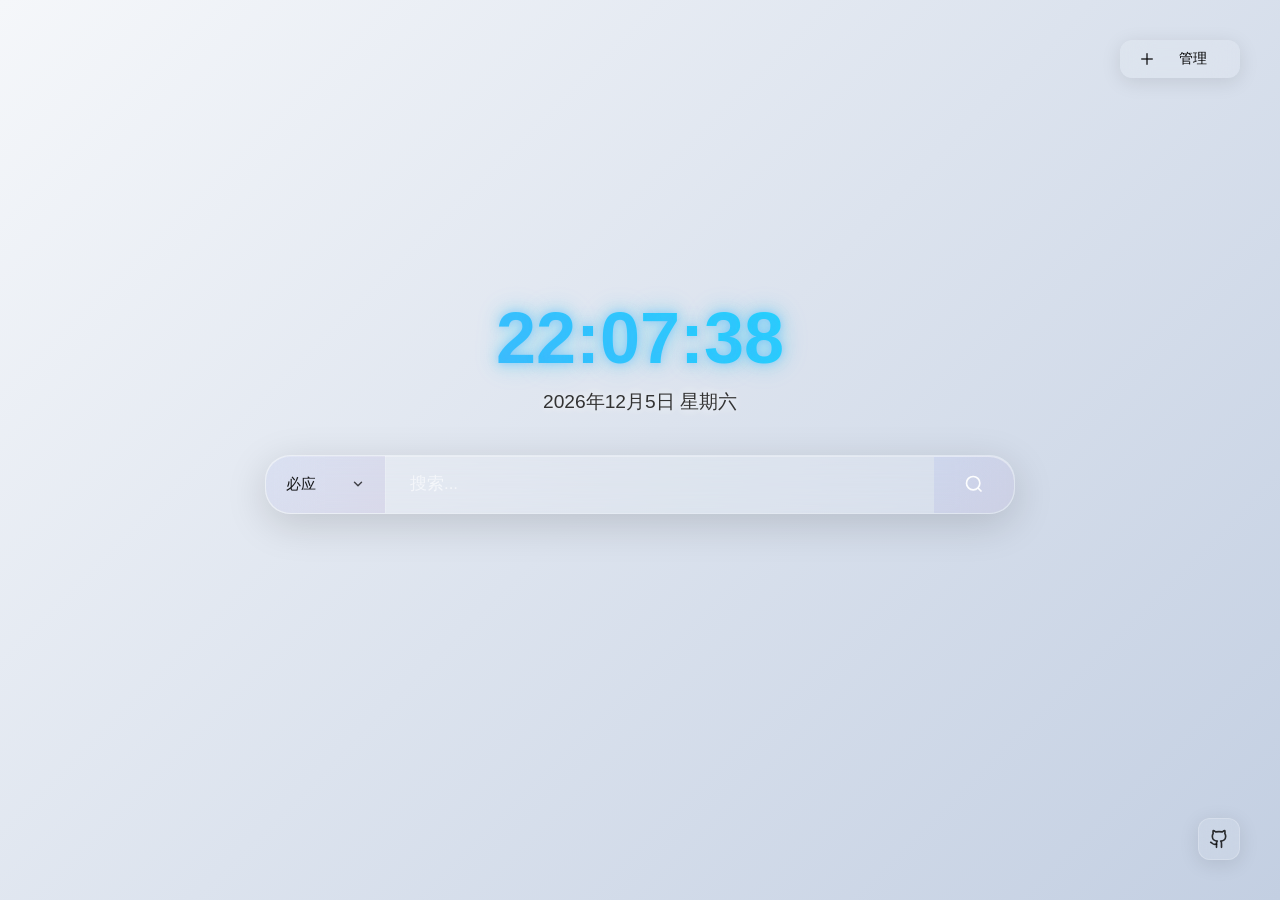
==== commit 81613f71: "feat: 同步本地最新版本（图标缓存 / 右键添加 / 工具栏弹窗） 新增文件 - popup.html / popup.js / popup.css：工具栏弹窗，支持把当前页添加到起始页 - ba" ====
--- a/index.html
+++ b/index.html
@@ -7,8 +7,6 @@
     <link rel="stylesheet" href="style.css">
 </head>
 <body>
-    <div id="particles-container"></div>
-    <div class="gradient-overlay"></div>
     <!-- GitHub链接 -->
     <a href="https://github.com/BAYUEQI/ZQ-QidoBloom" class="github-link" target="_blank" title="GitHub仓库">
         <svg width="20" height="20" viewBox="0 0 24 24" fill="none" stroke="rgba(0,0,0,0.8)" stroke-width="2" stroke-linecap="round" stroke-linejoin="round">
@@ -116,6 +114,7 @@
         <div class="shortcuts"></div>
     </div>
 
+    <script src="icon-cache.js"></script>
     <script src="script.js"></script>
 </body>
 </html>
--- a/style.css
+++ b/style.css
@@ -5,191 +5,24 @@
     box-sizing: border-box;
 }
 
-/* 颜色变量系统 */
-:root {
-    /* 主色调 - 微渐变色彩 */
-    --primary-start: #667eea;
-    --primary-end: #764ba2;
-    --secondary-start: #f093fb;
-    --secondary-end: #f5576c;
-    --accent-start: #4facfe;
-    --accent-end: #00f2fe;
-    
-    /* 中性色 */
-    --white: #ffffff;
-    --gray-50: #f8fafc;
-    --gray-100: #f1f5f9;
-    --gray-200: #e2e8f0;
-    --gray-300: #cbd5e1;
-    --gray-400: #94a3b8;
-    --gray-500: #64748b;
-    --gray-600: #475569;
-    --gray-700: #334155;
-    --gray-800: #1e293b;
-    --gray-900: #0f172a;
-    
-    /* 阴影层级 */
-    --shadow-sm: 0 1px 2px 0 rgba(0, 0, 0, 0.05);
-    --shadow-md: 0 4px 6px -1px rgba(0, 0, 0, 0.1), 0 2px 4px -1px rgba(0, 0, 0, 0.06);
-    --shadow-lg: 0 10px 15px -3px rgba(0, 0, 0, 0.1), 0 4px 6px -2px rgba(0, 0, 0, 0.05);
-    --shadow-xl: 0 20px 25px -5px rgba(0, 0, 0, 0.1), 0 10px 10px -5px rgba(0, 0, 0, 0.04);
-    --shadow-2xl: 0 25px 50px -12px rgba(0, 0, 0, 0.25);
-    
-    /* 动画时长 */
-    --duration-fast: 150ms;
-    --duration-normal: 300ms;
-    --duration-slow: 500ms;
-    --duration-slower: 700ms;
-    
-    /* 缓动函数 */
-    --ease-in-out: cubic-bezier(0.4, 0, 0.2, 1);
-    --ease-out: cubic-bezier(0.4, 0, 0.2, 1);
-    --ease-bounce: cubic-bezier(0.68, -0.55, 0.265, 1.55);
-    
-    /* 圆角 */
-    --radius-sm: 8px;
-    --radius-md: 12px;
-    --radius-lg: 16px;
-    --radius-xl: 20px;
-    --radius-2xl: 24px;
-    --radius-full: 9999px;
-}
-
-/* 粒子容器 */
-#particles-container {
-    position: fixed;
-    top: 0;
-    left: 0;
-    width: 100%;
-    height: 100%;
-    pointer-events: none;
-    z-index: 0;
-    overflow: hidden;
-}
-
-/* 粒子样式 */
-.particle {
-    position: absolute;
-    border-radius: 50%;
-    pointer-events: none;
-    opacity: 0.6;
-    animation: floatParticle linear infinite;
-}
-
-@keyframes floatParticle {
-    0% {
-        transform: translateY(100vh) rotate(0deg);
-        opacity: 0;
-    }
-    10% {
-        opacity: 0.6;
-    }
-    90% {
-        opacity: 0.6;
-    }
-    100% {
-        transform: translateY(-100vh) rotate(360deg);
-        opacity: 0;
-    }
-}
-
-/* 点击波纹效果 */
-.ripple {
-    position: absolute;
-    border-radius: 50%;
-    background: rgba(255, 255, 255, 0.4);
-    transform: scale(0);
-    animation: rippleExpand var(--duration-normal) var(--ease-out);
-    pointer-events: none;
-}
-
-@keyframes rippleExpand {
-    to {
-        transform: scale(4);
-        opacity: 0;
-    }
-}
-
-/* 微渐变背景层 */
-.gradient-overlay {
-    position: fixed;
-    top: 0;
-    left: 0;
-    width: 100%;
-    height: 100%;
-    z-index: -1;
-    background: 
-        radial-gradient(circle at 20% 80%, rgba(102, 126, 234, 0.15) 0%, transparent 50%),
-        radial-gradient(circle at 80% 20%, rgba(240, 147, 251, 0.12) 0%, transparent 50%),
-        radial-gradient(circle at 40% 40%, rgba(79, 172, 254, 0.1) 0%, transparent 40%);
-    animation: gradientShift 15s ease-in-out infinite;
-}
-
-@keyframes gradientShift {
-    0%, 100% {
-        transform: scale(1);
-        opacity: 1;
-    }
-    50% {
-        transform: scale(1.1);
-        opacity: 0.8;
-    }
-}
-
 /* 基础样式 */
 body {
-    font-family: -apple-system, BlinkMacSystemFont, 'Segoe UI', Roboto, 'Helvetica Neue', Arial, sans-serif;
-    background: linear-gradient(135deg, #f5f7fa 0%, #c3cfe2 100%);
-    color: var(--gray-800);
+    font-family: -apple-system, BlinkMacSystemFont, 'Segoe UI', Roboto, sans-serif;
+    background: #ffffff;
+    color: #333333;
     min-height: 100vh;
     display: flex;
     align-items: center;
     justify-content: center;
-    position: relative;
-    overflow-x: hidden;
-    -webkit-font-smoothing: antialiased;
-    -moz-osx-font-smoothing: grayscale;
-}
-
-/* 页面加载动画 */
-body::before {
-    content: '';
-    position: fixed;
-    top: 0;
-    left: 0;
-    width: 100%;
-    height: 100%;
-    background: linear-gradient(135deg, #667eea 0%, #764ba2 100%);
-    z-index: 9999;
-    opacity: 1;
-    transition: opacity var(--duration-slower) var(--ease-out);
-    pointer-events: none;
-}
-
-body.loaded::before {
-    opacity: 0;
 }
 
 .container {
-    max-width: 900px;
-    width: 95%;
+    max-width: 800px;
+    width: 90%;
     margin: 0 auto;
     padding: 40px 20px;
     text-align: center;
     position: relative;
-    z-index: 1;
-    animation: containerFadeIn var(--duration-slow) var(--ease-out);
-}
-
-@keyframes containerFadeIn {
-    from {
-        opacity: 0;
-        transform: translateY(20px);
-    }
-    to {
-        opacity: 1;
-        transform: translateY(0);
-    }
 }
 
 /* 右上角按钮容器 */
@@ -238,42 +71,25 @@
 .action-button {
     display: flex;
     align-items: center;
-    gap: 10px;
-    padding: 12px 20px;
-    background: linear-gradient(135deg, rgba(255, 255, 255, 0.85) 0%, rgba(255, 255, 255, 0.7) 100%);
-    border: 1px solid rgba(255, 255, 255, 0.5);
-    border-radius: var(--radius-lg);
-    backdrop-filter: blur(20px);
-    -webkit-backdrop-filter: blur(20px);
-    color: var(--gray-700);
-    font-size: 0.95rem;
-    font-weight: 600;
-    font-family: inherit;
+    gap: 8px;
+    padding: 10px 18px;
+    background: rgba(255, 255, 255, 0.1);
+    border: 1px solid rgba(255, 255, 255, 0.2);
+    border-radius: 12px;
+    backdrop-filter: blur(15px);
+    color: #000000;
+    font-size: 0.9rem;
+    font-weight: 500;
+    font-family: -apple-system, BlinkMacSystemFont, 'Segoe UI', Roboto, sans-serif;
     line-height: 1.2;
-    min-width: 130px;
-    max-width: 220px;
+    min-width: 120px;
+    max-width: 200px;
     justify-content: center;
-    transition: all var(--duration-normal) var(--ease-out);
-    box-shadow: var(--shadow-md);
+    transition: all 0.3s ease;
+    box-shadow: 0 4px 20px rgba(0, 0, 0, 0.1);
     cursor: pointer;
-    position: relative;
-    overflow: hidden;
+    border: none;
     outline: none;
-}
-
-.action-button::before {
-    content: '';
-    position: absolute;
-    top: 0;
-    left: -100%;
-    width: 100%;
-    height: 100%;
-    background: linear-gradient(90deg, transparent, rgba(255, 255, 255, 0.4), transparent);
-    transition: left var(--duration-slow) var(--ease-out);
-}
-
-.action-button:hover::before {
-    left: 100%;
 }
 
 .action-button span {
@@ -282,46 +98,36 @@
     text-overflow: ellipsis;
     flex: 1;
     text-align: center;
+}
+
+.action-button:hover {
+    background: rgba(255, 255, 255, 0.15);
+    border-color: rgba(255, 255, 255, 0.3);
+    box-shadow: 0 6px 25px rgba(0, 0, 0, 0.15);
+}
+
+
+
+.action-button svg {
+    stroke: rgba(0, 0, 0, 0.8);
+}
+
+.action-button:hover svg {
+    stroke: #000000;
+}
+
+/* 管理下拉菜单 */
+.manage-dropdown {
     position: relative;
-    z-index: 1;
-}
-
-.action-button:hover {
-    background: linear-gradient(135deg, rgba(255, 255, 255, 0.95) 0%, rgba(255, 255, 255, 0.85) 100%);
-    border-color: rgba(102, 126, 234, 0.3);
-    box-shadow: var(--shadow-lg), 0 0 0 3px rgba(102, 126, 234, 0.1);
-    transform: translateY(-2px);
-}
-
-.action-button:active {
-    transform: translateY(0) scale(0.98);
-    box-shadow: var(--shadow-sm);
-}
-
-.action-button svg {
-    stroke: var(--gray-600);
-    position: relative;
-    z-index: 1;
-    transition: transform var(--duration-fast) var(--ease-out);
-}
-
-.action-button:hover svg {
-    stroke: var(--primary-start);
-    transform: scale(1.1);
-}
-
-/* 用户按钮容器 */
-.user-dropdown {
-    position: relative;
-}
-
-/* 用户下拉菜单 */
-.user-dropdown-menu {
+}
+
+/* 下拉菜单样式 */
+.manage-dropdown-menu {
     position: absolute;
-    top: 50%;
-    right: 100%;
-    transform: translateY(-50%);
-    margin-right: 12px;
+    top: 100%;
+    right: 0;
+    transform: translateY(0);
+    margin-top: 12px;
     background: rgba(255, 255, 255, 0.8);
     border: 1px solid rgba(255, 255, 255, 0.3);
     border-radius: 12px;
@@ -332,135 +138,39 @@
     z-index: 999;
     opacity: 0;
     visibility: hidden;
-    transform: translateY(-50%) translateX(-20px);
+    transform: translateY(-10px);
     transition: all 0.3s cubic-bezier(0.4, 0, 0.2, 1);
-}
-
-.user-dropdown-menu.show {
-    opacity: 1;
-    visibility: visible;
-    transform: translateY(-50%) translateX(0);
-}
-
-/* 用户信息项 */
-.user-info-item {
-    padding: 12px 16px;
-    font-weight: 500;
-    color: #000000;
-}
-
-/* 管理下拉菜单 */
-.manage-dropdown {
-    position: relative;
-}
-
-/* 下拉菜单样式 */
-.manage-dropdown-menu {
-    position: absolute;
-    top: 100%;
-    right: 0;
-    transform: translateY(0);
-    margin-top: 16px;
-    background: linear-gradient(135deg, rgba(255, 255, 255, 0.95) 0%, rgba(255, 255, 255, 0.85) 100%);
-    border: 1px solid rgba(255, 255, 255, 0.6);
-    border-radius: var(--radius-xl);
-    box-shadow: var(--shadow-2xl), 0 0 0 1px rgba(0, 0, 0, 0.05);
-    backdrop-filter: blur(25px);
-    -webkit-backdrop-filter: blur(25px);
-    min-width: 220px;
-    z-index: 999;
-    opacity: 0;
-    visibility: hidden;
-    transform: translateY(-12px) scale(0.95);
-    transform-origin: top right;
-    transition: all var(--duration-normal) var(--ease-out);
-    padding: 8px;
-}
-
-.manage-dropdown-menu::before {
-    content: '';
-    position: absolute;
-    top: -8px;
-    right: 24px;
-    width: 16px;
-    height: 16px;
-    background: linear-gradient(135deg, rgba(255, 255, 255, 0.95) 0%, rgba(255, 255, 255, 0.85) 100%);
-    border-left: 1px solid rgba(255, 255, 255, 0.6);
-    border-top: 1px solid rgba(255, 255, 255, 0.6);
-    transform: rotate(45deg);
-    backdrop-filter: blur(25px);
 }
 
 .manage-dropdown-menu.show {
     opacity: 1;
     visibility: visible;
-    transform: translateY(0) scale(1);
+    transform: translateY(0);
 }
 
 /* 菜单项样式 */
 .dropdown-item {
     display: flex;
     align-items: center;
-    gap: 12px;
+    gap: 10px;
     padding: 12px 16px;
-    color: var(--gray-700);
+    color: rgba(0, 0, 0, 0.8);
     text-decoration: none;
-    font-size: 0.95rem;
-    font-weight: 500;
-    transition: all var(--duration-fast) var(--ease-out);
-    border-radius: var(--radius-md);
-    margin: 2px 0;
-    position: relative;
-    overflow: hidden;
-}
-
-.dropdown-item::before {
-    content: '';
-    position: absolute;
-    top: 0;
-    left: 0;
-    width: 3px;
-    height: 100%;
-    background: linear-gradient(180deg, var(--primary-start) 0%, var(--primary-end) 100%);
-    transform: scaleY(0);
-    transition: transform var(--duration-fast) var(--ease-out);
-    border-radius: 0 var(--radius-sm) var(--radius-sm) 0;
-}
-
+    font-size: 0.9rem;
+    transition: all 0.2s ease;
+    border-radius: 8px;
+    margin: 4px;
+}
+
+/* 已登录时隐藏导入导出按钮 */
 .dropdown-item:hover {
-    background: linear-gradient(135deg, rgba(102, 126, 234, 0.08) 0%, rgba(118, 75, 162, 0.05) 100%);
-    color: var(--primary-start);
+    background: rgba(0, 0, 0, 0.05);
+    color: #000000;
     transform: translateX(4px);
-}
-
-.dropdown-item:hover::before {
-    transform: scaleY(1);
-}
-
-.dropdown-item svg {
-    transition: transform var(--duration-fast) var(--ease-out);
-}
-
-.dropdown-item:hover svg {
-    transform: translateX(2px);
 }
 
 .dropdown-item svg {
     flex-shrink: 0;
-}
-
-/* 分隔线样式 */
-.dropdown-divider {
-    height: 1px;
-    background: rgba(0, 0, 0, 0.1);
-    margin: 4px 16px;
-}
-
-/* 点击外部关闭下拉菜单 */
-body.clicked-outside .manage-dropdown-menu {
-    opacity: 0;
-    visibility: hidden;
-    transform: translateY(-10px);
 }
 
 /* 弹出界面样式 */
@@ -470,28 +180,15 @@
     left: 0;
     width: 100%;
     height: 100%;
-    background: rgba(0, 0, 0, 0.4);
-    backdrop-filter: blur(8px);
-    -webkit-backdrop-filter: blur(8px);
+    background: rgba(0, 0, 0, 0.5);
+    backdrop-filter: blur(5px);
     display: flex;
     align-items: center;
     justify-content: center;
     z-index: 2000;
     opacity: 0;
     visibility: hidden;
-    transition: all var(--duration-normal) var(--ease-out);
-}
-
-.popup-container::before {
-    content: '';
-    position: absolute;
-    top: 0;
-    left: 0;
-    width: 100%;
-    height: 100%;
-    background: radial-gradient(circle at center, transparent 0%, rgba(0, 0, 0, 0.2) 100%);
-    opacity: 0;
-    transition: opacity var(--duration-slow) var(--ease-out);
+    transition: all 0.3s ease;
 }
 
 .popup-container.show {
@@ -499,56 +196,45 @@
     visibility: visible;
 }
 
-.popup-container.show::before {
-    opacity: 1;
-}
-
 .popup-content {
-    background: linear-gradient(145deg, rgba(255, 255, 255, 0.98) 0%, rgba(255, 255, 255, 0.92) 100%);
-    backdrop-filter: blur(30px);
-    -webkit-backdrop-filter: blur(30px);
-    border: 1px solid rgba(255, 255, 255, 0.7);
-    border-radius: var(--radius-2xl);
-    box-shadow: var(--shadow-2xl), 0 0 0 1px rgba(0, 0, 0, 0.05), 0 25px 50px -12px rgba(102, 126, 234, 0.15);
-    max-width: 950px;
-    width: 95%;
-    max-height: 90vh;
+    background: rgba(255, 255, 255, 0.8);
+    backdrop-filter: blur(20px);
+    -webkit-backdrop-filter: blur(20px);
+    border: 1px solid rgba(255, 255, 255, 0.3);
+    border-radius: 16px;
+    box-shadow: 0 15px 35px rgba(0, 0, 0, 0.2);
+    max-width: 1000px;
+    width: 100%;
+    max-height: 100vh;
     overflow-y: auto;
     position: relative;
-    transform: translateY(40px) scale(0.9);
+    transform: translateY(30px) scale(0.95);
     opacity: 0;
-    transition: all var(--duration-slow) var(--ease-bounce);
-}
-
-.popup-content::before {
-    content: '';
-    position: absolute;
-    top: 0;
-    left: 0;
-    right: 0;
-    height: 1px;
-    background: linear-gradient(90deg, transparent, rgba(102, 126, 234, 0.3), transparent);
-    border-radius: var(--radius-2xl) var(--radius-2xl) 0 0;
+    transition: all 0.3s cubic-bezier(0.25, 0.46, 0.45, 0.94);
 }
 
 .popup-content.show {
     transform: translateY(0) scale(1);
     opacity: 1;
-    animation: popupFloatIn var(--duration-slow) var(--ease-bounce);
-}
-
-@keyframes popupFloatIn {
+    animation: paperExtract 0.4s cubic-bezier(0.25, 0.46, 0.45, 0.94);
+}
+
+/* 纸张抽取动画 */
+@keyframes paperExtract {
     0% {
-        transform: translateY(60px) scale(0.85);
+        transform: translateY(50px) scale(0.95);
         opacity: 0;
-    }
-    50% {
-        transform: translateY(-10px) scale(1.02);
+        box-shadow: 0 0 0 rgba(0, 0, 0, 0.1);
+    }
+    70% {
+        transform: translateY(-5px) scale(1.01);
         opacity: 0.9;
+        box-shadow: 0 15px 30px rgba(0, 0, 0, 0.15);
     }
     100% {
         transform: translateY(0) scale(1);
         opacity: 1;
+        box-shadow: 0 15px 35px rgba(0, 0, 0, 0.2);
     }
 }
 
@@ -594,13 +280,6 @@
     padding: 24px;
 }
 
-/* 弹出界面表单 */
-.popup-form {
-    display: flex;
-    flex-direction: column;
-    gap: 16px;
-}
-
 .form-group {
     display: flex;
     flex-direction: column;
@@ -635,86 +314,48 @@
 .btn {
     padding: 12px 24px;
     border: none;
-    border-radius: var(--radius-lg);
+    border-radius: 10px;
     font-size: 0.95rem;
-    font-weight: 600;
+    font-weight: 500;
     cursor: pointer;
-    transition: all var(--duration-normal) var(--ease-out);
-    position: relative;
-    overflow: hidden;
-    font-family: inherit;
-}
-
-.btn::before {
-    content: '';
-    position: absolute;
-    top: 0;
-    left: -100%;
-    width: 100%;
-    height: 100%;
-    background: linear-gradient(90deg, transparent, rgba(255, 255, 255, 0.3), transparent);
-    transition: left var(--duration-slow) var(--ease-out);
-}
-
-.btn:hover::before {
-    left: 100%;
+    transition: all 0.3s ease;
 }
 
 .btn-primary {
-    background: linear-gradient(135deg, var(--primary-start) 0%, var(--primary-end) 100%);
-    color: var(--white);
-    box-shadow: var(--shadow-md), 0 4px 15px rgba(102, 126, 234, 0.3);
+    background: rgba(0, 0, 0, 0.9);
+    color: #ffffff;
+    backdrop-filter: blur(10px);
 }
 
 .btn-primary:hover {
-    transform: translateY(-3px);
-    box-shadow: var(--shadow-xl), 0 8px 25px rgba(102, 126, 234, 0.4);
-}
-
-.btn-primary:active {
-    transform: translateY(-1px) scale(0.98);
-    box-shadow: var(--shadow-md), 0 2px 10px rgba(102, 126, 234, 0.3);
+    background: rgba(0, 0, 0, 0.75);
+    transform: translateY(-2px);
+    box-shadow: 0 6px 20px rgba(0, 0, 0, 0.15);
 }
 
 .btn-secondary {
-    background: linear-gradient(135deg, rgba(255, 255, 255, 0.9) 0%, rgba(255, 255, 255, 0.8) 100%);
-    color: var(--gray-700);
-    border: 1px solid rgba(0, 0, 0, 0.08);
-    box-shadow: var(--shadow-sm);
+    background: rgba(255, 255, 255, 0.6);
+    color: #000000;
+    border: 1px solid rgba(0, 0, 0, 0.1);
+    backdrop-filter: blur(10px);
 }
 
 .btn-secondary:hover {
-    background: linear-gradient(135deg, rgba(255, 255, 255, 1) 0%, rgba(255, 255, 255, 0.9) 100%);
-    transform: translateY(-3px);
-    box-shadow: var(--shadow-lg), 0 0 0 3px rgba(102, 126, 234, 0.1);
-    border-color: rgba(102, 126, 234, 0.2);
-}
-
-.btn-secondary:active {
-    transform: translateY(-1px) scale(0.98);
-    box-shadow: var(--shadow-sm);
+    background: rgba(255, 255, 255, 0.8);
+    transform: translateY(-2px);
+    box-shadow: 0 6px 20px rgba(0, 0, 0, 0.1);
 }
 
 .btn-danger {
-    background: linear-gradient(135deg, #ef4444 0%, #dc2626 100%);
-    color: var(--white);
-    box-shadow: var(--shadow-md), 0 4px 15px rgba(239, 68, 68, 0.3);
+    background: rgba(220, 38, 38, 0.9);
+    color: #ffffff;
+    backdrop-filter: blur(10px);
 }
 
 .btn-danger:hover {
-    transform: translateY(-3px);
-    box-shadow: var(--shadow-xl), 0 8px 25px rgba(239, 68, 68, 0.4);
-}
-
-.btn-danger:active {
-    transform: translateY(-1px) scale(0.98);
-    box-shadow: var(--shadow-md), 0 2px 10px rgba(239, 68, 68, 0.3);
-}
-
-.btn-sm {
-    padding: 8px 16px;
-    font-size: 0.85rem;
-    border-radius: var(--radius-md);
+    background: rgba(220, 38, 38, 0.75);
+    transform: translateY(-2px);
+    box-shadow: 0 6px 20px rgba(220, 38, 38, 0.2);
 }
 
 /* 响应式调整 */
@@ -740,128 +381,54 @@
     border-top: 1px solid rgba(255, 255, 255, 0.1);
 }
 
-.footer-content {
-    display: flex;
-    justify-content: center;
-    align-items: center;
-}
-
 /* 时间和日期样式 */
 .time-date {
-    margin-bottom: 50px;
-    position: relative;
+    margin-bottom: 40px;
 }
 
 .time {
-    font-size: 5rem;
-    font-weight: 800;
-    margin-bottom: 12px;
-    background: linear-gradient(135deg, var(--primary-start) 0%, var(--secondary-start) 50%, var(--accent-start) 100%);
-    background-size: 200% 200%;
+    font-size: 4.5rem;
+    font-weight: 700;
+    margin-bottom: 10px;
+    background: linear-gradient(45deg, #4facfe 0%, #00f2fe 100%);
     -webkit-background-clip: text;
     -webkit-text-fill-color: transparent;
     background-clip: text;
-    animation: gradientShiftText 8s ease-in-out infinite, timeFloat 3s ease-in-out infinite;
-    letter-spacing: -2px;
-    position: relative;
-}
-
-.time::before {
-    content: attr(data-time);
-    position: absolute;
-    top: 0;
-    left: 0;
-    width: 100%;
-    height: 100%;
-    background: linear-gradient(135deg, var(--primary-start) 0%, var(--secondary-start) 50%, var(--accent-start) 100%);
-    background-size: 200% 200%;
-    -webkit-background-clip: text;
-    -webkit-text-fill-color: transparent;
-    background-clip: text;
-    opacity: 0.3;
-    filter: blur(8px);
-    z-index: -1;
-    animation: gradientShiftText 8s ease-in-out infinite;
-}
-
-@keyframes gradientShiftText {
-    0%, 100% {
-        background-position: 0% 50%;
-    }
-    50% {
-        background-position: 100% 50%;
-    }
-}
-
-@keyframes timeFloat {
-    0%, 100% {
-        transform: translateY(0);
-    }
-    50% {
-        transform: translateY(-5px);
-    }
+    text-shadow: 0 0 10px rgba(79, 172, 254, 0.5), 0 0 20px rgba(0, 242, 254, 0.3), 0 0 30px rgba(79, 172, 254, 0.2);
+    animation: blueGlow 2s ease-in-out infinite alternate;
 }
 
 .date {
-    font-size: 1.3rem;
-    color: var(--gray-600);
-    font-weight: 500;
-    position: relative;
-    animation: dateFade 4s ease-in-out infinite;
-}
-
-@keyframes dateFade {
-    0%, 100% {
-        opacity: 0.8;
-    }
-    50% {
-        opacity: 1;
-    }
+    font-size: 1.2rem;
+    color: #333333;
+    font-weight: 400;
+    text-shadow: 0 0 8px rgba(255, 255, 255, 0.8), 0 0 16px rgba(255, 255, 255, 0.6);
+    animation: whiteGlow 2s ease-in-out infinite alternate;
 }
 
 /* 搜索框样式 */
 /* 新搜索框样式 */
 .new-search-container {
-    margin-bottom: 60px;
-    position: relative;
+    margin-bottom: 50px;
 }
 
 .new-search-form {
     display: flex;
-    max-width: 800px;
+    max-width: 750px;
     margin: 0 auto;
-    background: linear-gradient(135deg, rgba(255, 255, 255, 0.95) 0%, rgba(255, 255, 255, 0.85) 100%);
-    border-radius: var(--radius-full);
-    backdrop-filter: blur(30px);
-    -webkit-backdrop-filter: blur(30px);
-    border: 1px solid rgba(255, 255, 255, 0.6);
-    transition: all var(--duration-normal) var(--ease-out);
-    box-shadow: var(--shadow-xl), 0 0 0 1px rgba(0, 0, 0, 0.05), inset 0 1px 0 rgba(255, 255, 255, 0.8);
-    position: relative;
-    overflow: hidden;
-}
-
-.new-search-form::before {
-    content: '';
-    position: absolute;
-    top: 0;
-    left: 0;
-    right: 0;
-    height: 1px;
-    background: linear-gradient(90deg, transparent, rgba(102, 126, 234, 0.5), transparent);
-    opacity: 0;
-    transition: opacity var(--duration-normal) var(--ease-out);
+    background: rgba(255, 255, 255, 0.1);
+    border-radius: 25px;
+    backdrop-filter: blur(25px);
+    -webkit-backdrop-filter: blur(25px);
+    border: 1px solid rgba(255, 255, 255, 0.2);
+    transition: all 0.4s cubic-bezier(0.4, 0, 0.2, 1);
+    box-shadow: 0 10px 40px rgba(0, 0, 0, 0.15), inset 0 1px 0 rgba(255, 255, 255, 0.3);
 }
 
 .new-search-form:focus-within {
-    background: linear-gradient(135deg, rgba(255, 255, 255, 1) 0%, rgba(255, 255, 255, 0.95) 100%);
-    box-shadow: var(--shadow-2xl), 0 0 0 4px rgba(102, 126, 234, 0.15), 0 0 0 1px rgba(102, 126, 234, 0.3);
-    border-color: rgba(102, 126, 234, 0.4);
-    transform: translateY(-2px);
-}
-
-.new-search-form:focus-within::before {
-    opacity: 1;
+    background: rgba(255, 255, 255, 0.15);
+    box-shadow: 0 15px 50px rgba(0, 0, 0, 0.2), inset 0 1px 0 rgba(255, 255, 255, 0.4), 0 0 0 4px rgba(102, 126, 234, 0.15);
+    border-color: rgba(102, 126, 234, 0.3);
 }
 
 /* 搜索引擎选择器 */
@@ -909,12 +476,12 @@
     top: 0;
     right: 100%;
     margin-right: 8px;
-    background: rgba(255, 255, 255, 0.95);
-    backdrop-filter: blur(20px);
-    -webkit-backdrop-filter: blur(20px);
-    border: 1px solid rgba(0, 0, 0, 0.1);
+    background: rgba(255, 255, 255, 0.2);
+    backdrop-filter: blur(7px);
+    -webkit-backdrop-filter: blur(7px);
+    border: 1px solid rgba(255, 255, 255, 0.3);
     border-radius: 15px;
-    box-shadow: -15px 0 35px rgba(0, 0, 0, 0.25);
+    box-shadow: -15px 0 35px rgba(0, 0, 0, 0.15);
     z-index: 2000;
     opacity: 0;
     visibility: hidden;
@@ -929,6 +496,8 @@
 }
 
 .engine-option {
+    position: relative;
+    overflow: hidden;
     padding: 14px 20px;
     cursor: pointer;
     transition: all 0.2s ease;
@@ -938,9 +507,29 @@
     border-bottom: 1px solid rgba(0, 0, 0, 0.05);
 }
 
+.engine-option::before {
+    content: '';
+    position: absolute;
+    top: 0;
+    left: -100%;
+    width: 100%;
+    height: 100%;
+    background: linear-gradient(
+        90deg,
+        transparent,
+        rgba(255, 255, 255, 0.6),
+        transparent
+    );
+    pointer-events: none;
+}
+
+.engine-option:hover::before {
+    animation: shine 0.5s ease;
+}
+
 .engine-option:hover {
-    background: linear-gradient(135deg, rgba(102, 126, 234, 0.15) 0%, rgba(118, 75, 162, 0.12) 100%);
-    color: #667eea;
+    background: rgba(0, 0, 0, 0.05);
+    color: rgba(0, 0, 0, 0.9);
     transform: translateX(5px);
 }
 
@@ -1001,46 +590,25 @@
 /* 快捷方式样式 */
 .shortcuts {
     display: grid;
-    grid-template-columns: repeat(auto-fit, minmax(280px, 1fr));
-    gap: 24px;
+    grid-template-columns: repeat(auto-fit, minmax(250px, 1fr));
+    gap: 30px;
     margin-bottom: 40px;
 }
 
 .shortcut-group {
-    background: linear-gradient(145deg, rgba(255, 255, 255, 0.85) 0%, rgba(255, 255, 255, 0.7) 100%);
-    border-radius: var(--radius-xl);
-    padding: 24px;
-    backdrop-filter: blur(20px);
-    -webkit-backdrop-filter: blur(20px);
-    border: 1px solid rgba(255, 255, 255, 0.5);
-    transition: all var(--duration-normal) var(--ease-out);
+    background: rgba(200, 200, 200, 0.15);
+    border-radius: 16px;
+    padding: 20px;
+    backdrop-filter: blur(7px);
+    border: 1px solid rgba(200, 200, 200, 0.2);
+    transition: all 0.3s ease;
     cursor: grab;
-    position: relative;
-    overflow: hidden;
-    box-shadow: var(--shadow-md), inset 0 1px 0 rgba(255, 255, 255, 0.8);
-}
-
-.shortcut-group::before {
-    content: '';
-    position: absolute;
-    top: 0;
-    left: 0;
-    right: 0;
-    height: 2px;
-    background: linear-gradient(90deg, var(--primary-start), var(--secondary-start), var(--accent-start));
-    opacity: 0;
-    transition: opacity var(--duration-normal) var(--ease-out);
 }
 
 .shortcut-group:hover {
-    background: linear-gradient(145deg, rgba(255, 255, 255, 0.95) 0%, rgba(255, 255, 255, 0.8) 100%);
-    transform: translateY(-8px) scale(1.01);
-    box-shadow: var(--shadow-2xl), 0 0 0 1px rgba(102, 126, 234, 0.15), inset 0 1px 0 rgba(255, 255, 255, 0.9);
-    border-color: rgba(102, 126, 234, 0.25);
-}
-
-.shortcut-group:hover::before {
-    opacity: 1;
+    background: rgba(200, 200, 200, 0.2);
+    transform: translateY(-5px);
+    box-shadow: 0 10px 30px rgba(0, 0, 0, 0.2);
 }
 
 /* 拖拽相关样式 */
@@ -1061,7 +629,7 @@
     font-size: 1rem;
     font-weight: 600;
     margin-bottom: 15px;
-    color: rgba(100, 100, 100, 0.8);
+    color: rgba(0, 0, 0, 0.9);
     text-align: left;
 }
 
@@ -1072,47 +640,55 @@
 }
 
 .shortcut-item {
-    display: flex;
-    flex-direction: column;
-    align-items: center;
-    text-decoration: none;
-    color: var(--gray-700);
-    padding: 16px 12px;
-    border-radius: var(--radius-lg);
-    transition: all var(--duration-normal) var(--ease-out);
-    background: rgba(255, 255, 255, 0.5);
-    cursor: pointer;
     position: relative;
     overflow: hidden;
-    border: 1px solid transparent;
+    display: flex;
+    flex-direction: column;
+    align-items: center;
+    text-decoration: none;
+    color: #ffffff;
+    padding: 15px;
+    border-radius: 10px;
+    transition: all 0.3s ease;
+    background: rgba(255, 255, 255, 0.05);
+    cursor: pointer;
 }
 
 .shortcut-item::before {
     content: '';
     position: absolute;
     top: 0;
-    left: 0;
+    left: -100%;
     width: 100%;
     height: 100%;
-    background: linear-gradient(135deg, rgba(102, 126, 234, 0.08) 0%, rgba(118, 75, 162, 0.05) 100%);
-    opacity: 0;
-    transition: opacity var(--duration-normal) var(--ease-out);
-}
-
+    background: linear-gradient(
+        90deg,
+        transparent,
+        rgba(255, 255, 255, 0.4),
+        transparent
+    );
+    pointer-events: none;
+}
+
+.shortcut-item:hover::before {
+    animation: shine 0.6s ease;
+}
+
+@keyframes shine {
+    0% {
+        left: -100%;
+    }
+    100% {
+        left: 100%;
+    }
+}
+
+/* 悬停位移完全交给 CSS（原来是用 JS 逐元素 setAttribute 内联样式，
+   每次 hover 都要改一次行内样式并触发重算），-5px 与原先 JS 设的值保持一致 */
 .shortcut-item:hover {
-    background: rgba(255, 255, 255, 0.9);
-    transform: translateY(-6px) scale(1.02);
-    box-shadow: var(--shadow-xl), 0 0 0 1px rgba(102, 126, 234, 0.15);
-    border-color: rgba(102, 126, 234, 0.2);
-}
-
-.shortcut-item:hover::before {
-    opacity: 1;
-}
-
-.shortcut-item:active {
-    transform: translateY(-2px) scale(0.98);
-    box-shadow: var(--shadow-md);
+    background: rgba(255, 255, 255, 0.1);
+    transform: translateY(-5px);
+    box-shadow: 0 5px 15px rgba(0, 0, 0, 0.1);
 }
 
 .shortcut-item.dragging {
@@ -1129,65 +705,26 @@
 }
 
 .shortcut-icon {
-    width: 48px;
-    height: 48px;
-    border-radius: var(--radius-lg);
+    width: 40px;
+    height: 40px;
+    border-radius: 8px;
     display: flex;
     align-items: center;
     justify-content: center;
-    font-weight: 700;
-    font-size: 1.1rem;
-    margin-bottom: 10px;
-    transition: all var(--duration-normal) var(--ease-bounce);
-    background: linear-gradient(135deg, rgba(102, 126, 234, 0.1) 0%, rgba(118, 75, 162, 0.08) 100%);
-    position: relative;
-    overflow: hidden;
-}
-
-.shortcut-icon::before {
-    content: '';
-    position: absolute;
-    top: 0;
-    left: 0;
-    width: 100%;
-    height: 100%;
-    background: linear-gradient(135deg, rgba(255, 255, 255, 0.4) 0%, transparent 50%);
-    opacity: 0;
-    transition: opacity var(--duration-normal) var(--ease-out);
+    font-weight: 600;
+    font-size: 0.9rem;
+    margin-bottom: 8px;
+    transition: all 0.3s ease;
 }
 
 .shortcut-item:hover .shortcut-icon {
-    transform: scale(1.15) rotate(5deg);
-    box-shadow: var(--shadow-lg), 0 0 0 2px rgba(102, 126, 234, 0.2);
-}
-
-.shortcut-item:hover .shortcut-icon::before {
-    opacity: 1;
+    transform: scale(1.1);
 }
 
 .shortcut-name {
-    font-size: 0.9rem;
-    color: var(--gray-700);
-    margin-top: 6px;
-    font-weight: 600;
-    transition: color var(--duration-fast) var(--ease-out);
-}
-
-.shortcut-item:hover .shortcut-name {
-    color: var(--primary-start);
-}
-
-/* 页脚样式 */
-.footer {
-    margin-top: 40px;
-    padding-top: 20px;
-    border-top: 1px solid rgba(255, 255, 255, 0.1);
-}
-
-.footer-content {
-    display: flex;
-    justify-content: space-between;
-    align-items: center;
+    font-size: 0.85rem;
+    color: rgba(0, 0, 0, 0.9);
+    margin-top: 5px;
 }
 
 .footer p {
@@ -1196,25 +733,6 @@
 }
 
 
-
-/* 空状态样式 */
-.empty-state {
-    text-align: center;
-    padding: 40px 20px;
-    color: rgba(255, 255, 255, 0.5);
-}
-
-.empty-state h3 {
-    margin-bottom: 10px;
-    font-size: 1.1rem;
-    font-weight: 500;
-    color: rgba(255, 255, 255, 0.7);
-}
-
-.empty-state p {
-    font-size: 0.9rem;
-    margin-bottom: 20px;
-}
 
 /* 动画效果 */
 @keyframes blueGlow {
@@ -1247,10 +765,6 @@
         font-size: 1rem;
     }
     
-    .search-form {
-        max-width: 100%;
-    }
-    
     .shortcuts {
         grid-template-columns: 1fr;
     }
@@ -1273,3 +787,498 @@
         grid-template-columns: repeat(2, 1fr);
     }
 }
+
+
+/* ============================================================
+ * 弹窗（分组 / 壁纸 / 搜索引擎 / 设置 / 图标来源）样式
+ * 原先这段 CSS 是 script.js 运行时 document.createElement('style')
+ * 注入的，既让 JS 那份多背 10KB，又每次开新标签页要重算一次样式。
+ * 现按原顺序并入本文件（必须放在最后，靠后的同权重规则优先级不变）。
+ * ============================================================ */
+/* 分组管理弹出界面样式 */
+.groups-management {
+    width: 100%;
+}
+
+.section-header {
+    display: flex;
+    justify-content: space-between;
+    align-items: center;
+    margin-bottom: 16px;
+}
+
+.section-header h4 {
+    margin: 0;
+    font-size: 1rem;
+    font-weight: 600;
+    color: #000000;
+}
+
+.popup-groups-container {
+    max-height: 400px;
+    min-height: 220px;
+    overflow-y: auto;
+}
+
+.empty-state {
+    text-align: center;
+    padding: 24px;
+    background: rgba(0, 0, 0, 0.02);
+    border-radius: 8px;
+    margin: 8px 0;
+}
+
+.empty-state h5 {
+    margin: 0 0 8px 0;
+    font-size: 0.9rem;
+    color: #000000;
+}
+
+.empty-state p {
+    margin: 0;
+    font-size: 0.8rem;
+    color: rgba(0, 0, 0, 0.6);
+}
+
+.popup-group-card {
+    background: rgba(0, 0, 0, 0.02);
+    border-radius: 8px;
+}
+
+.popup-group-header {
+    display: flex;
+    justify-content: space-between;
+    align-items: center;
+    margin-bottom: 12px;
+}
+
+.popup-group-header h5 {
+    margin: 0;
+    font-size: 0.9rem;
+    font-weight: 600;
+    color: #000000;
+}
+
+.popup-group-actions {
+    display: flex;
+    gap: 8px;
+}
+
+.btn-sm {
+    padding: 6px 12px;
+    font-size: 0.8rem;
+}
+
+.popup-sites-list {
+    margin-top: 12px;
+}
+
+.popup-site-item {
+    display: flex;
+    justify-content: space-between;
+    align-items: center;
+    padding: 8px;
+    background: rgba(255, 255, 255, 0.8);
+    border-radius: 6px;
+    margin-bottom: 8px;
+}
+
+.popup-site-actions {
+    display: flex;
+    gap: 8px;
+}
+
+.popup-site-info {
+    display: flex;
+    align-items: center;
+    gap: 8px;
+}
+
+.popup-site-icon {
+    width: 24px;
+    height: 24px;
+    border-radius: 4px;
+    background: rgba(0, 0, 0, 0.1);
+    display: flex;
+    align-items: center;
+    justify-content: center;
+    font-size: 0.8rem;
+    font-weight: 600;
+}
+
+.popup-site-details {
+    flex: 1;
+    min-width: 0;
+}
+
+.popup-site-name {
+    font-size: 0.8rem;
+    font-weight: 500;
+    color: #000000;
+    margin-bottom: 2px;
+}
+
+.popup-site-url {
+    font-size: 0.7rem;
+    color: rgba(0, 0, 0, 0.6);
+    white-space: nowrap;
+    overflow: hidden;
+    text-overflow: ellipsis;
+}
+
+/* 搜索引擎管理样式 */
+.search-engines-management {
+    width: 100%;
+}
+
+.engines-list {
+    margin-bottom: 20px;
+}
+
+.engines-list h4 {
+    margin: 0 0 12px 0;
+    font-size: 1rem;
+    font-weight: 600;
+    color: #000000;
+}
+
+.engine-item {
+    display: flex;
+    justify-content: space-between;
+    align-items: center;
+    padding: 12px;
+    background: rgba(255, 255, 255, 0.8);
+    border-radius: 8px;
+    margin-bottom: 8px;
+}
+
+.engine-info {
+    flex: 1;
+    min-width: 0;
+}
+
+.engine-name {
+    font-size: 0.9rem;
+    font-weight: 500;
+    color: #000000;
+    margin-bottom: 4px;
+}
+
+.engine-url {
+    font-size: 0.75rem;
+    color: rgba(0, 0, 0, 0.6);
+    white-space: nowrap;
+    overflow: hidden;
+    text-overflow: ellipsis;
+}
+
+.engine-actions {
+    display: flex;
+    gap: 8px;
+}
+
+/* 壁纸设置样式 */
+.wallpaper-management {
+    width: 100%;
+}
+
+.wallpaper-section {
+    margin-bottom: 32px;
+}
+
+.wallpaper-section h4 {
+    margin: 0 0 16px 0;
+    font-size: 1rem;
+    font-weight: 600;
+    color: #000000;
+}
+
+.wallpaper-section h5 {
+    margin: 0 0 12px 0;
+    font-size: 0.9rem;
+    font-weight: 600;
+    color: #000000;
+}
+
+.upload-option {
+    margin-bottom: 20px;
+    padding: 16px;
+    background: rgba(0, 0, 0, 0.02);
+    border-radius: 8px;
+}
+
+.wallpaper-previews {
+    display: flex;
+    gap: 12px;
+    overflow-x: auto;
+    overflow-y: hidden;
+    padding: 4px;
+    scroll-behavior: smooth;
+}
+
+.wallpaper-previews::-webkit-scrollbar {
+    height: 6px;
+}
+
+.wallpaper-previews::-webkit-scrollbar-track {
+    background: rgba(0, 0, 0, 0.05);
+    border-radius: 3px;
+}
+
+.wallpaper-previews::-webkit-scrollbar-thumb {
+    background: rgba(0, 0, 0, 0.2);
+    border-radius: 3px;
+}
+
+.wallpaper-previews::-webkit-scrollbar-thumb:hover {
+    background: rgba(0, 0, 0, 0.3);
+}
+
+.wallpaper-preview {
+    display: flex;
+    flex-direction: column;
+    align-items: center;
+    cursor: pointer;
+    padding: 8px;
+    border-radius: 8px;
+    transition: all 0.2s ease;
+    flex-shrink: 0;
+    min-width: 100px;
+}
+
+.wallpaper-preview:hover {
+    background: rgba(0, 0, 0, 0.05);
+    transform: translateY(-2px);
+}
+
+.wallpaper-preview.selected {
+    background: rgba(0, 0, 0, 0.1);
+    border: 2px solid rgba(0, 0, 0, 0.2);
+}
+
+.wallpaper-thumbnail {
+    width: 80px;
+    height: 60px;
+    border-radius: 6px;
+    margin-bottom: 8px;
+    transition: all 0.2s ease;
+}
+
+.wallpaper-thumbnail.white {
+    background: linear-gradient(135deg, #f5f7fa 0%, #c3cfe2 100%);
+}
+
+.wallpaper-preview span {
+    font-size: 0.8rem;
+    color: #000000;
+    text-align: center;
+}
+
+.upload-section {
+    display: flex;
+    align-items: center;
+    gap: 12px;
+    flex-wrap: wrap;
+}
+
+.wallpaper-upload {
+    display: none;
+}
+
+.upload-hint {
+    margin: 0;
+    font-size: 0.8rem;
+    color: rgba(0, 0, 0, 0.6);
+}
+
+.url-section {
+    display: flex;
+    gap: 12px;
+    flex-wrap: wrap;
+}
+
+.url-section .form-control {
+    flex: 1;
+    min-width: 200px;
+}
+
+.url-wallpapers-list {
+    margin-top: 16px;
+    max-height: 200px;
+    overflow-y: auto;
+}
+
+.url-wallpaper-item {
+    display: flex;
+    align-items: center;
+    gap: 12px;
+    padding: 8px;
+    background: rgba(0, 0, 0, 0.02);
+    border-radius: 6px;
+    margin-bottom: 8px;
+}
+
+.url-wallpaper-item:last-child {
+    margin-bottom: 0;
+}
+
+.url-wallpaper-thumbnail {
+    width: 60px;
+    height: 45px;
+    border-radius: 4px;
+    background-size: cover;
+    background-position: center;
+    flex-shrink: 0;
+}
+
+.url-wallpaper-info {
+    flex: 1;
+    min-width: 0;
+}
+
+.url-wallpaper-url {
+    font-size: 0.75rem;
+    color: rgba(0, 0, 0, 0.8);
+    white-space: nowrap;
+    overflow: hidden;
+    text-overflow: ellipsis;
+}
+
+.url-wallpaper-actions {
+    display: flex;
+    gap: 8px;
+}
+
+.url-wallpaper-btn {
+    padding: 4px 8px;
+    font-size: 0.75rem;
+    border: none;
+    border-radius: 4px;
+    cursor: pointer;
+    transition: all 0.2s ease;
+}
+
+.url-wallpaper-btn.apply {
+    background: rgba(0, 0, 0, 0.1);
+    color: #000000;
+}
+
+.url-wallpaper-btn.apply:hover {
+    background: rgba(0, 0, 0, 0.2);
+}
+
+.url-wallpaper-btn.delete {
+    background: rgba(255, 0, 0, 0.1);
+    color: #ff0000;
+}
+
+.url-wallpaper-btn.delete:hover {
+    background: rgba(255, 0, 0, 0.2);
+}
+
+/* 模态框样式 */
+.modal {
+    display: none;
+    position: fixed;
+    top: 0;
+    left: 0;
+    width: 100%;
+    height: 100%;
+    background: rgba(0, 0, 0, 0.5);
+    backdrop-filter: blur(5px);
+    z-index: 2100;
+    align-items: center;
+    justify-content: center;
+}
+
+.modal-content {
+    background: rgba(255, 255, 255, 0.85);
+    backdrop-filter: blur(20px);
+    -webkit-backdrop-filter: blur(20px);
+    border-radius: 16px;
+    padding: 10px;
+    width: 90%;
+    max-width: 400px;
+    box-shadow: 0 8px 32px rgba(0, 0, 0, 0.1);
+    border: 1px solid rgba(255, 255, 255, 0.3);
+    transform: translateY(50px) scale(0.98);
+    opacity: 0;
+    transition: transform 0.3s cubic-bezier(0.25, 0.46, 0.45, 0.94), opacity 0.3s cubic-bezier(0.25, 0.46, 0.45, 0.94);
+}
+
+.modal-show .modal-content {
+    transform: translateY(0) scale(1);
+    opacity: 1;
+}
+
+.modal-hide .modal-content {
+    transform: translateY(50px) scale(0.98);
+    opacity: 0;
+}
+
+.modal-content h3 {
+    margin: 0 0 24px 0;
+    font-size: 1.3rem;
+    font-weight: 600;
+    color: #000000;
+    text-align: center;
+}
+
+.modal-buttons {
+    display: flex;
+    justify-content: flex-end;
+    gap: 12px;
+    margin-top: 24px;
+}
+
+.wallpaper-delete-btn {
+    position: absolute;
+    top: 8px;
+    right: 8px;
+    width: 24px;
+    height: 24px;
+    border: none;
+    border-radius: 50%;
+    background: rgba(0, 0, 0, 0.6);
+    color: #ffffff;
+    font-size: 16px;
+    cursor: pointer;
+    display: flex;
+    align-items: center;
+    justify-content: center;
+    opacity: 0;
+    transition: all 0.2s ease;
+    z-index: 10;
+}
+
+.wallpaper-preview:hover .wallpaper-delete-btn {
+    opacity: 1;
+}
+
+.wallpaper-delete-btn:hover {
+    background: rgba(220, 38, 38, 0.8);
+    transform: scale(1.1);
+}
+
+
+/* 图标尺寸：原来由 handleIconError() 逐个元素写内联样式（每次渲染 72 × 3 次），
+ * 改由 CSS 接管 —— 逻辑完全等价，但渲染时不再产生任何样式写入。 */
+.site-icon,
+.popup-site-icon-img {
+    width: 100%;
+    height: 100%;
+    object-fit: contain;
+}
+
+
+/* 整页淡入：原来由 JS 在渲染完成后先切 opacity:0 再切 1，
+ * 结果是内容先露一下再消失再淡入（可见闪动），且白白等一帧定时器。
+ * 交给 CSS 后页面一开始渲染就启动动画，没有任何 JS 参与。 */
+@keyframes page-fade-in {
+    from { opacity: 0; }
+    to { opacity: 1; }
+}
+
+body {
+    animation: page-fade-in 0.5s ease both;
+}
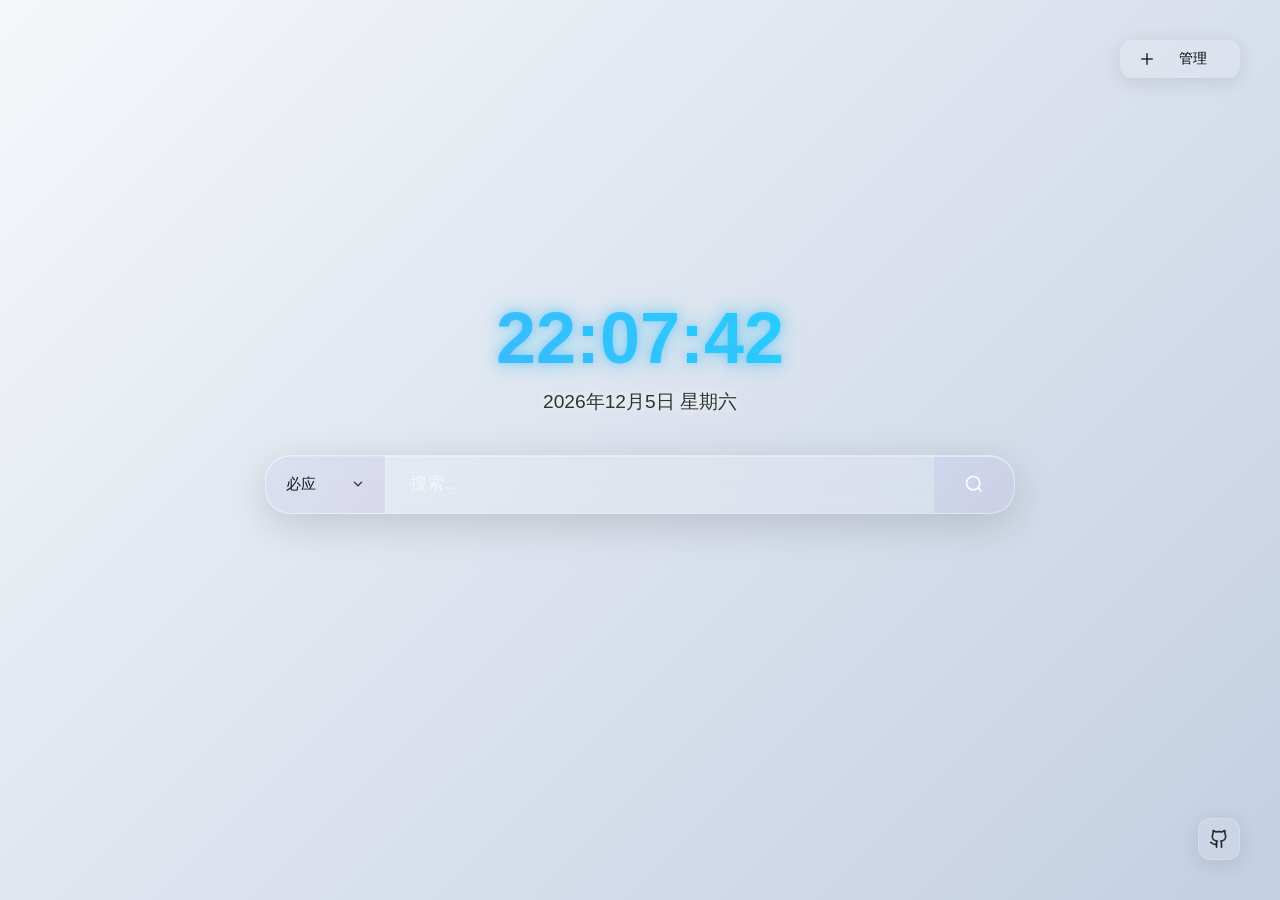
==== commit af8180f0: "拖拽重写为 pointer+ghost 方案（影子跟手、FLIP 让位、半透明占位）；清理死代码，搜索引擎读取加缓存" ====
--- a/index.html
+++ b/index.html
@@ -94,11 +94,7 @@
                             <polyline points="6 9 12 15 18 9"></polyline>
                         </svg>
                     </div>
-                    <div class="engine-dropdown">
-                        <div class="engine-option" data-engine="bing">必应</div>
-                        <div class="engine-option" data-engine="google">Google</div>
-                        <div class="engine-option" data-engine="baidu">百度</div>
-                    </div>
+                    <div class="engine-dropdown"></div>
                 </div>
                 <input type="text" id="new-search-input" class="new-search-input" placeholder="搜索...">
                 <button type="submit" class="new-search-button">
--- a/style.css
+++ b/style.css
@@ -617,12 +617,7 @@
     transform: scale(1.05);
     box-shadow: 0 10px 30px rgba(102, 126, 234, 0.4);
     cursor: grabbing;
-}
-
-.shortcut-group.drag-over {
-    border: 2px dashed #667eea;
-    background: rgba(102, 126, 234, 0.1);
-    transform: translateY(-5px);
+    transition: opacity 0.15s ease, box-shadow 0.2s ease;
 }
 
 .group-title {
@@ -692,19 +687,37 @@
 }
 
 .shortcut-item.dragging {
-    opacity: 0.5;
-    transform: scale(1.05);
-    box-shadow: 0 10px 30px rgba(102, 126, 234, 0.4);
-    cursor: grabbing;
-}
-
-.shortcut-item.drag-over {
-    border: 2px dashed #667eea;
-    background: rgba(102, 126, 234, 0.1);
-    transform: translateY(-3px);
+    opacity: 0.3;
+    pointer-events: none;
+}
+
+/* 拖拽时的影子：克隆被拖图标跟手，原图标透明占位。
+   transition:none 必须盖掉 .shortcut-item 的 all 0.3s，否则跟手会滞后。 */
+.drag-ghost {
+    position: fixed;
+    left: 0;
+    top: 0;
+    margin: 0;
+    pointer-events: none;
+    z-index: 99999;
+    opacity: 0.85;
+    transform: scale(1.06);
+    box-shadow: 0 12px 32px rgba(0, 0, 0, 0.3);
+    transition: none;
+}
+
+/* 拖动排序期间：禁掉 hover 的位移（干扰让位测量）+ 禁掉文字选中（拖拽会误选文字） */
+.shortcuts.sorting {
+    user-select: none;
+    -webkit-user-select: none;
+}
+
+.shortcuts.sorting .shortcut-item:hover {
+    transform: none;
 }
 
 .shortcut-icon {
+    position: relative;
     width: 40px;
     height: 40px;
     border-radius: 8px;
@@ -895,6 +908,7 @@
 }
 
 .popup-site-icon {
+    position: relative;
     width: 24px;
     height: 24px;
     border-radius: 4px;
@@ -1262,12 +1276,46 @@
 
 
 /* 图标尺寸：原来由 handleIconError() 逐个元素写内联样式（每次渲染 72 × 3 次），
- * 改由 CSS 接管 —— 逻辑完全等价，但渲染时不再产生任何样式写入。 */
+ * 改由 CSS 接管 —— 逻辑完全等价，但渲染时不再产生任何样式写入。
+ *
+ * 图标现在是「盖在首字母上面的一层」：默认透明，加载完才加 .is-loaded 淡入。
+ * 所以图标还没回来的那几秒看到的是底下那个字母，不是一块空白，也不会
+ * 先跳字母再跳图（字母和图是交叉淡入淡出，图盖上去时字母同步退场）。 */
 .site-icon,
 .popup-site-icon-img {
+    position: absolute;
+    inset: 0;
     width: 100%;
     height: 100%;
     object-fit: contain;
+    opacity: 0;
+    transition: opacity 0.18s ease;
+}
+
+.site-icon.is-loaded,
+.popup-site-icon-img.is-loaded {
+    opacity: 1;
+}
+
+/* 首字母垫底层：模板里就渲染好，不依赖任何 JS 判断，第一帧就在 */
+.icon-fallback-text {
+    position: absolute;
+    inset: 0;
+    display: flex;
+    align-items: center;
+    justify-content: center;
+    font-weight: 600;
+    line-height: 1;
+    color: rgba(0, 0, 0, 0.5);
+    user-select: none;
+    pointer-events: none;
+    transition: opacity 0.18s ease;
+}
+
+/* 图盖上来之后字母退场。必须退场：不少 favicon 四周是透明的，
+ * 字母留在下面会从透明区透出来，糊成一团。 */
+.has-icon .icon-fallback-text {
+    opacity: 0;
 }
 
 
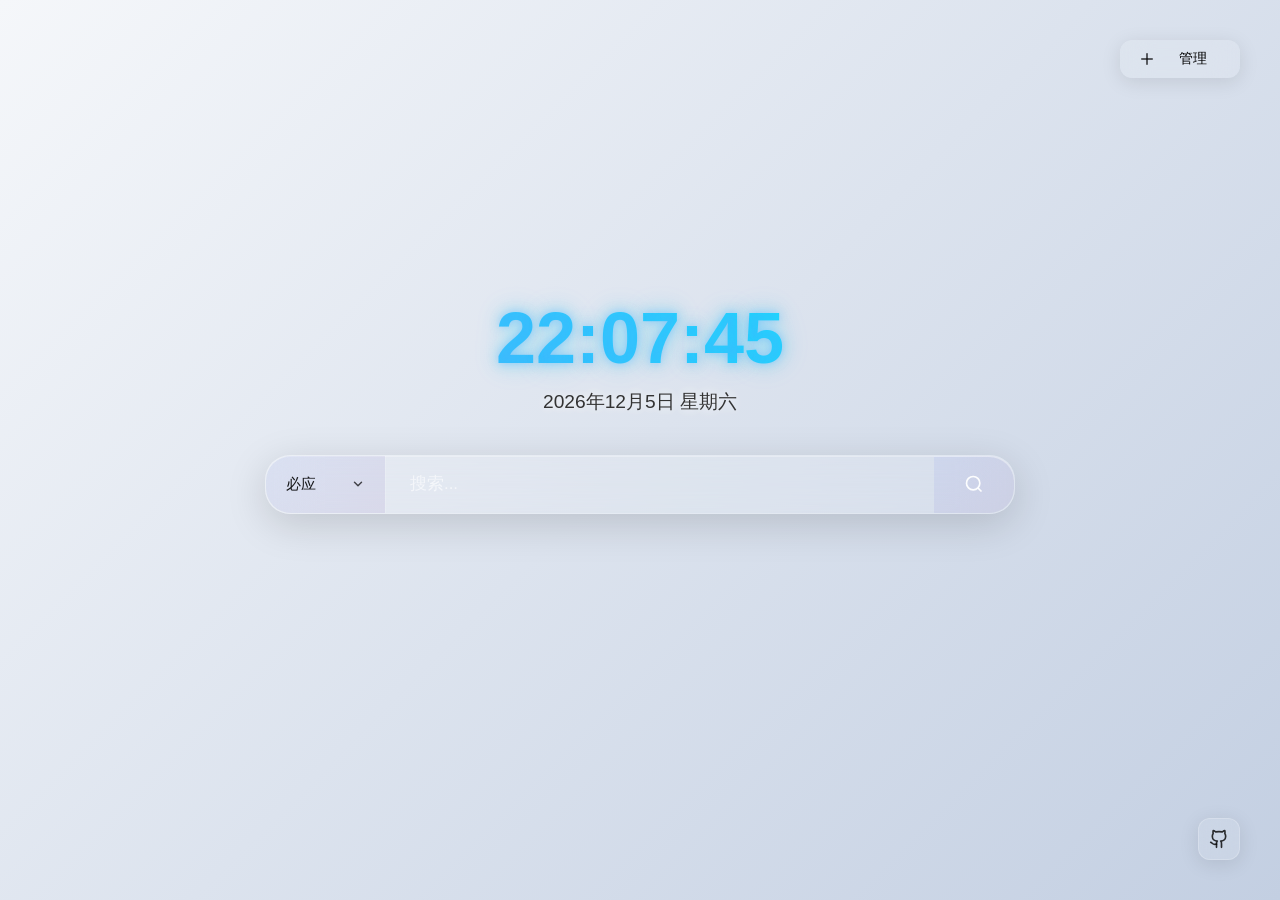
==== commit 313bb5a2: "优化与清理：增量渲染、抽 shared.js 统一读写、导出导入带壁纸与引擎、图标缓存批量写盘、拖拽半透明" ====
--- a/index.html
+++ b/index.html
@@ -110,6 +110,7 @@
         <div class="shortcuts"></div>
     </div>
 
+    <script src="shared.js"></script>
     <script src="icon-cache.js"></script>
     <script src="script.js"></script>
 </body>
--- a/style.css
+++ b/style.css
@@ -51,7 +51,7 @@
     border: 1px solid rgba(255, 255, 255, 0.2);
     border-radius: 12px;
     backdrop-filter: blur(15px);
-    transition: all 0.3s ease;
+    transition: background 0.3s ease, transform 0.3s ease, box-shadow 0.3s ease;
     box-shadow: 0 4px 20px rgba(0, 0, 0, 0.1);
     text-decoration: none;
     color: inherit;
@@ -85,7 +85,7 @@
     min-width: 120px;
     max-width: 200px;
     justify-content: center;
-    transition: all 0.3s ease;
+    transition: background 0.3s ease, border-color 0.3s ease, box-shadow 0.3s ease;
     box-shadow: 0 4px 20px rgba(0, 0, 0, 0.1);
     cursor: pointer;
     border: none;
@@ -139,7 +139,7 @@
     opacity: 0;
     visibility: hidden;
     transform: translateY(-10px);
-    transition: all 0.3s cubic-bezier(0.4, 0, 0.2, 1);
+    transition: opacity 0.3s cubic-bezier(0.4, 0, 0.2, 1), visibility 0.3s, transform 0.3s cubic-bezier(0.4, 0, 0.2, 1);
 }
 
 .manage-dropdown-menu.show {
@@ -157,7 +157,7 @@
     color: rgba(0, 0, 0, 0.8);
     text-decoration: none;
     font-size: 0.9rem;
-    transition: all 0.2s ease;
+    transition: background 0.2s ease, color 0.2s ease, transform 0.2s ease;
     border-radius: 8px;
     margin: 4px;
 }
@@ -188,7 +188,7 @@
     z-index: 2000;
     opacity: 0;
     visibility: hidden;
-    transition: all 0.3s ease;
+    transition: opacity 0.3s ease, visibility 0.3s ease;
 }
 
 .popup-container.show {
@@ -210,7 +210,7 @@
     position: relative;
     transform: translateY(30px) scale(0.95);
     opacity: 0;
-    transition: all 0.3s cubic-bezier(0.25, 0.46, 0.45, 0.94);
+    transition: transform 0.3s cubic-bezier(0.25, 0.46, 0.45, 0.94), opacity 0.3s cubic-bezier(0.25, 0.46, 0.45, 0.94);
 }
 
 .popup-content.show {
@@ -267,7 +267,7 @@
     align-items: center;
     justify-content: center;
     border-radius: 50%;
-    transition: all 0.2s ease;
+    transition: background 0.2s ease, color 0.2s ease;
 }
 
 .popup-close:hover {
@@ -300,7 +300,7 @@
     font-size: 1rem;
     background: rgba(255, 255, 255, 0.6);
     backdrop-filter: blur(10px);
-    transition: all 0.3s ease;
+    transition: border-color 0.3s ease, background 0.3s ease, box-shadow 0.3s ease;
 }
 
 .form-control:focus {
@@ -318,7 +318,7 @@
     font-size: 0.95rem;
     font-weight: 500;
     cursor: pointer;
-    transition: all 0.3s ease;
+    transition: background 0.3s ease, border-color 0.3s ease, transform 0.3s ease, box-shadow 0.3s ease;
 }
 
 .btn-primary {
@@ -421,7 +421,7 @@
     backdrop-filter: blur(25px);
     -webkit-backdrop-filter: blur(25px);
     border: 1px solid rgba(255, 255, 255, 0.2);
-    transition: all 0.4s cubic-bezier(0.4, 0, 0.2, 1);
+    transition: background 0.4s cubic-bezier(0.4, 0, 0.2, 1), box-shadow 0.4s cubic-bezier(0.4, 0, 0.2, 1), border-color 0.4s cubic-bezier(0.4, 0, 0.2, 1);
     box-shadow: 0 10px 40px rgba(0, 0, 0, 0.15), inset 0 1px 0 rgba(255, 255, 255, 0.3);
 }
 
@@ -444,7 +444,7 @@
     justify-content: space-between;
     padding: 18px 20px;
     cursor: pointer;
-    transition: all 0.3s ease;
+    transition: background 0.3s ease;
     color: rgba(0, 0, 0, 0.9);
     font-size: 0.95rem;
     font-weight: 500;
@@ -486,7 +486,7 @@
     opacity: 0;
     visibility: hidden;
     transform: translateX(-10px);
-    transition: all 0.3s cubic-bezier(0.4, 0, 0.2, 1);
+    transition: opacity 0.3s cubic-bezier(0.4, 0, 0.2, 1), visibility 0.3s, transform 0.3s cubic-bezier(0.4, 0, 0.2, 1);
 }
 
 .search-engine-selector.open .engine-dropdown {
@@ -500,7 +500,7 @@
     overflow: hidden;
     padding: 14px 20px;
     cursor: pointer;
-    transition: all 0.2s ease;
+    transition: background 0.2s ease, color 0.2s ease, transform 0.2s ease;
     color: rgba(0, 0, 0, 0.9);
     font-size: 0.95rem;
     font-weight: 500;
@@ -548,7 +548,7 @@
     color: rgba(255, 255, 255, 0.9);
     font-size: 1.05rem;
     font-weight: 400;
-    transition: all 0.3s ease;
+    transition: color 0.3s ease;
 }
 
 .new-search-input::placeholder {
@@ -567,7 +567,7 @@
     outline: none;
     color: rgba(0, 0, 0, 0.9);
     cursor: pointer;
-    transition: all 0.3s ease;
+    transition: background 0.3s ease, box-shadow 0.3s ease, transform 0.3s ease;
     border-radius: 0 25px 25px 0;
     box-shadow: inset 0 1px 0 rgba(255, 255, 255, 0.3);
     font-size: 0.95rem;
@@ -601,7 +601,7 @@
     padding: 20px;
     backdrop-filter: blur(7px);
     border: 1px solid rgba(200, 200, 200, 0.2);
-    transition: all 0.3s ease;
+    transition: background 0.3s ease, transform 0.3s ease, box-shadow 0.3s ease;
     cursor: grab;
 }
 
@@ -644,7 +644,7 @@
     color: #ffffff;
     padding: 15px;
     border-radius: 10px;
-    transition: all 0.3s ease;
+    transition: background 0.3s ease, transform 0.3s ease, box-shadow 0.3s ease, opacity 0.2s ease;
     background: rgba(255, 255, 255, 0.05);
     cursor: pointer;
 }
@@ -716,6 +716,12 @@
     transform: none;
 }
 
+/* 拖拽期间关掉分组卡片的背景模糊：每张卡片各一层 blur，拖动时叠加起来是主要掉帧来源，静态观感不受影响 */
+.shortcuts.sorting .shortcut-group {
+    backdrop-filter: none;
+    -webkit-backdrop-filter: none;
+}
+
 .shortcut-icon {
     position: relative;
     width: 40px;
@@ -727,7 +733,7 @@
     font-weight: 600;
     font-size: 0.9rem;
     margin-bottom: 8px;
-    transition: all 0.3s ease;
+    transition: transform 0.3s ease;
 }
 
 .shortcut-item:hover .shortcut-icon {
@@ -1055,7 +1061,7 @@
     cursor: pointer;
     padding: 8px;
     border-radius: 8px;
-    transition: all 0.2s ease;
+    transition: background 0.2s ease, transform 0.2s ease, border-color 0.2s ease;
     flex-shrink: 0;
     min-width: 100px;
 }
@@ -1075,7 +1081,7 @@
     height: 60px;
     border-radius: 6px;
     margin-bottom: 8px;
-    transition: all 0.2s ease;
+    transition: transform 0.2s ease;
 }
 
 .wallpaper-thumbnail.white {
@@ -1169,7 +1175,7 @@
     border: none;
     border-radius: 4px;
     cursor: pointer;
-    transition: all 0.2s ease;
+    transition: background 0.2s ease;
 }
 
 .url-wallpaper-btn.apply {
@@ -1261,7 +1267,7 @@
     align-items: center;
     justify-content: center;
     opacity: 0;
-    transition: all 0.2s ease;
+    transition: background 0.2s ease, transform 0.2s ease, opacity 0.2s ease;
     z-index: 10;
 }
 
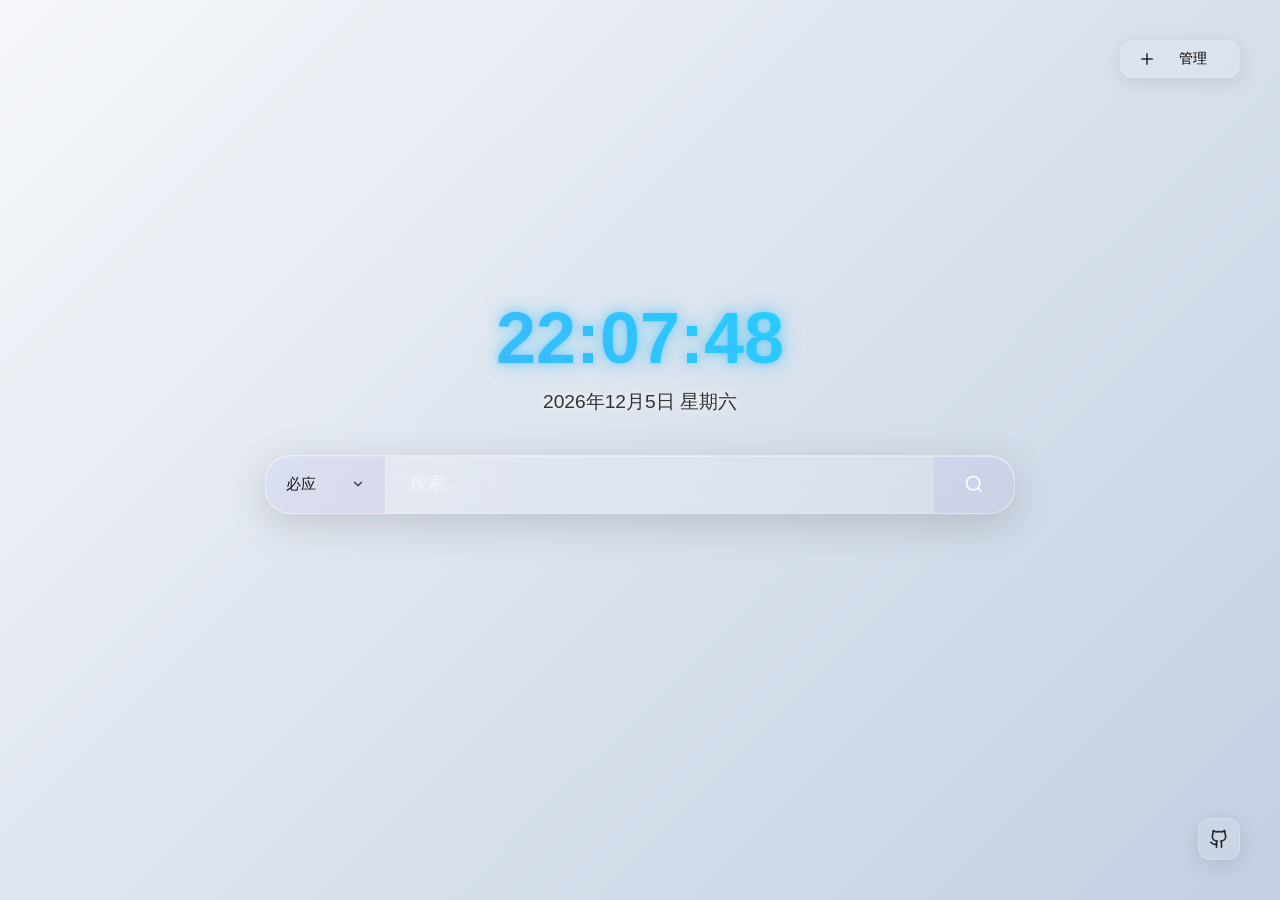
==== commit 2e5d7c1e: "配置同步面板重构 + 代码优化 - 合并导出/导入/同步为单一「配置同步」面板（本地配置 + 云端配置两区块） - GitHub 私有 Gist 同步：token 后台自动定位 Gist，去掉前端 g" ====
--- a/index.html
+++ b/index.html
@@ -57,21 +57,13 @@
                             </svg>
                             <span>图标来源</span>
                         </a>
-                    <a href="#" class="dropdown-item" data-action="export-config">
-                            <svg width="16" height="16" viewBox="0 0 24 24" fill="none" stroke="currentColor" stroke-width="2">
-                                <path d="M21 15v4a2 2 0 0 1-2 2H5a2 2 0 0 1-2-2v-4"></path>
-                                <polyline points="7 10 12 15 17 10"></polyline>
-                                <line x1="12" y1="15" x2="12" y2="3"></line>
+                    <a href="#" class="dropdown-item" data-action="config">
+                            <svg width="16" height="16" viewBox="0 0 24 24" fill="none" stroke="currentColor" stroke-width="2" stroke-linecap="round" stroke-linejoin="round">
+                                <polyline points="23 4 23 10 17 10"></polyline>
+                                <polyline points="1 20 1 14 7 14"></polyline>
+                                <path d="M3.51 9a9 9 0 0 1 14.85-3.36L23 10M1 14l4.64 4.36A9 9 0 0 0 20.49 15"></path>
                             </svg>
-                            <span>导出配置</span>
-                        </a>
-                    <a href="#" class="dropdown-item" data-action="import-config">
-                            <svg width="16" height="16" viewBox="0 0 24 24" fill="none" stroke="currentColor" stroke-width="2">
-                                <path d="M21 15v4a2 2 0 0 1-2 2H5a2 2 0 0 1-2-2v-4"></path>
-                                <polyline points="17 8 12 3 7 8"></polyline>
-                                <line x1="12" y1="3" x2="12" y2="15"></line>
-                            </svg>
-                            <span>导入配置</span>
+                            <span>配置同步</span>
                         </a>
                 </div>
             </div>
--- a/style.css
+++ b/style.css
@@ -358,6 +358,29 @@
     box-shadow: 0 6px 20px rgba(220, 38, 38, 0.2);
 }
 
+/* 配置同步面板：区块标题 + 按钮横排 */
+.settings-management .section-title {
+    font-size: 0.85rem;
+    font-weight: 600;
+    color: #000;
+    letter-spacing: 0.5px;
+    margin-bottom: 4px;
+}
+
+.settings-management .divider-block {
+    border-top: 1px solid rgba(0, 0, 0, 0.08);
+    padding-top: 12px;
+}
+
+.settings-management .btn-row {
+    display: flex;
+    gap: 8px;
+}
+
+.settings-management .btn-row .btn {
+    flex: 1;
+}
+
 /* 响应式调整 */
 @media (max-width: 768px) {
     .popup-content {
